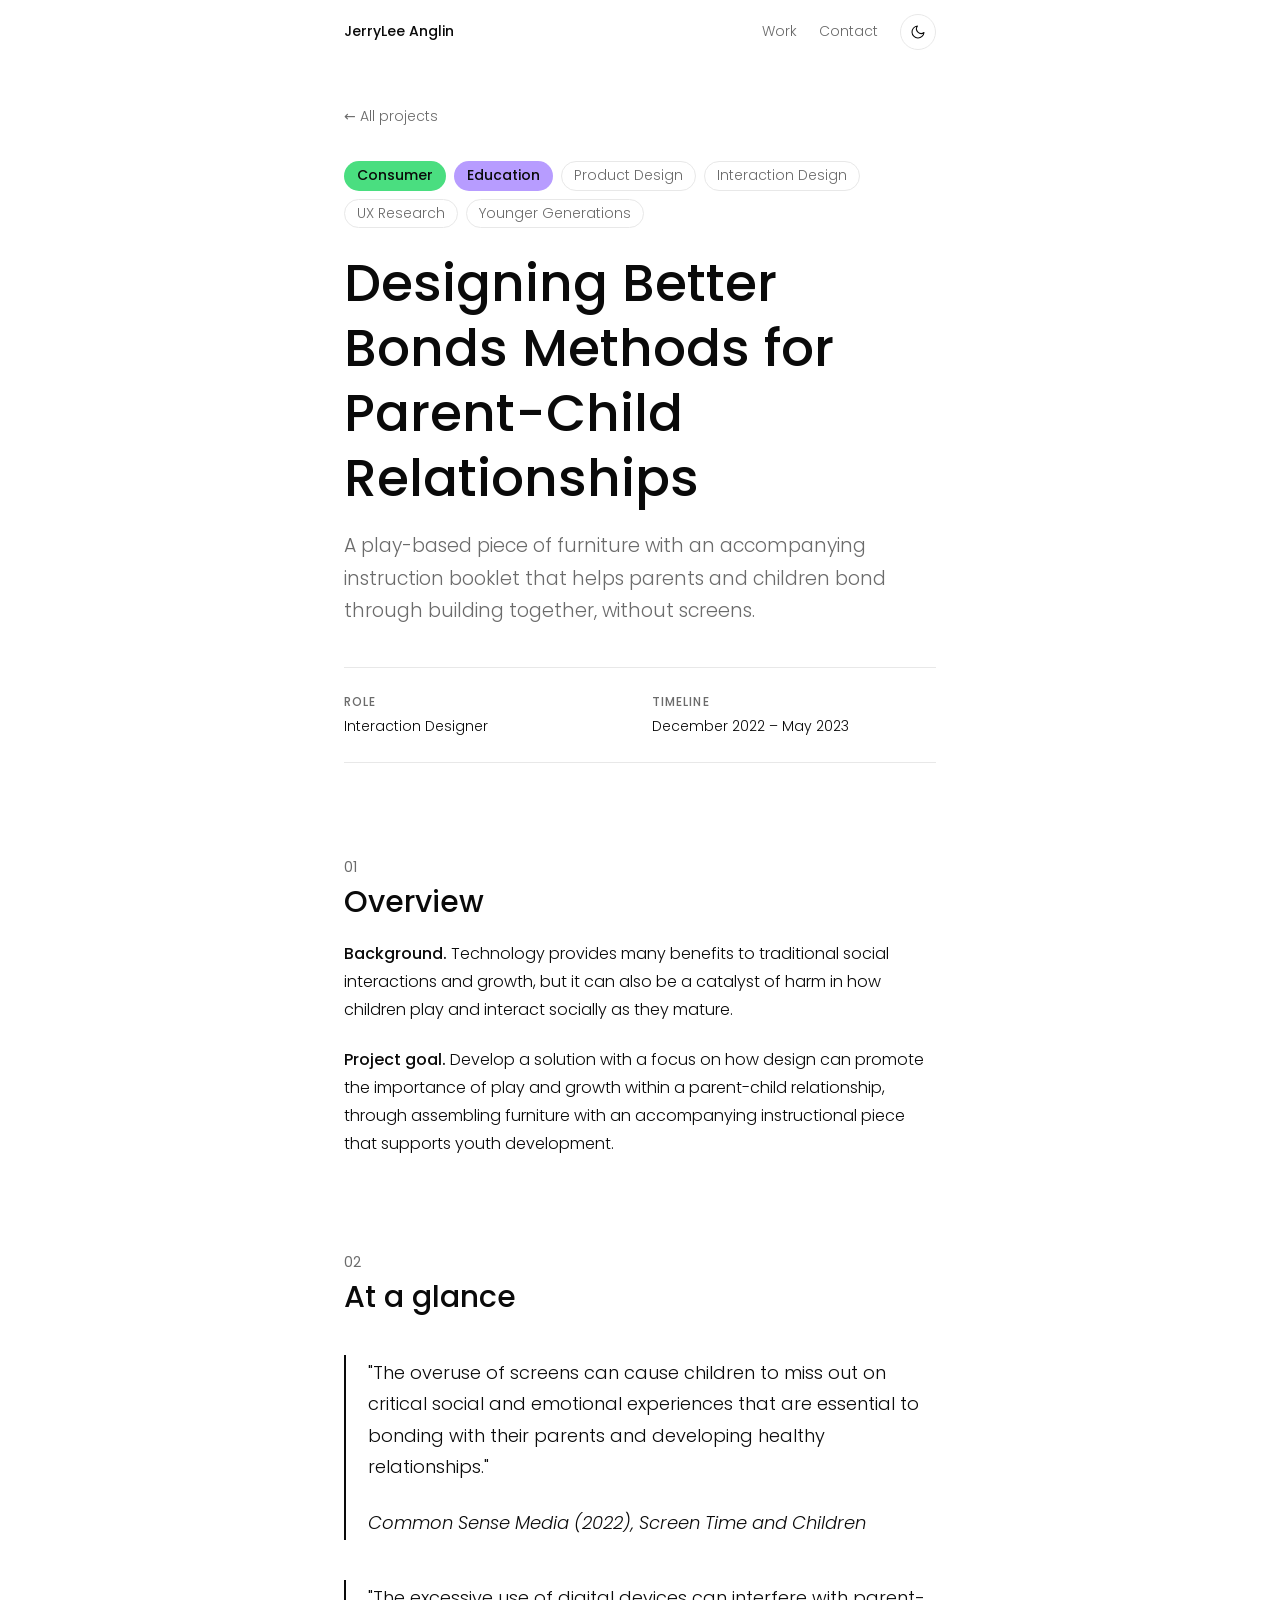
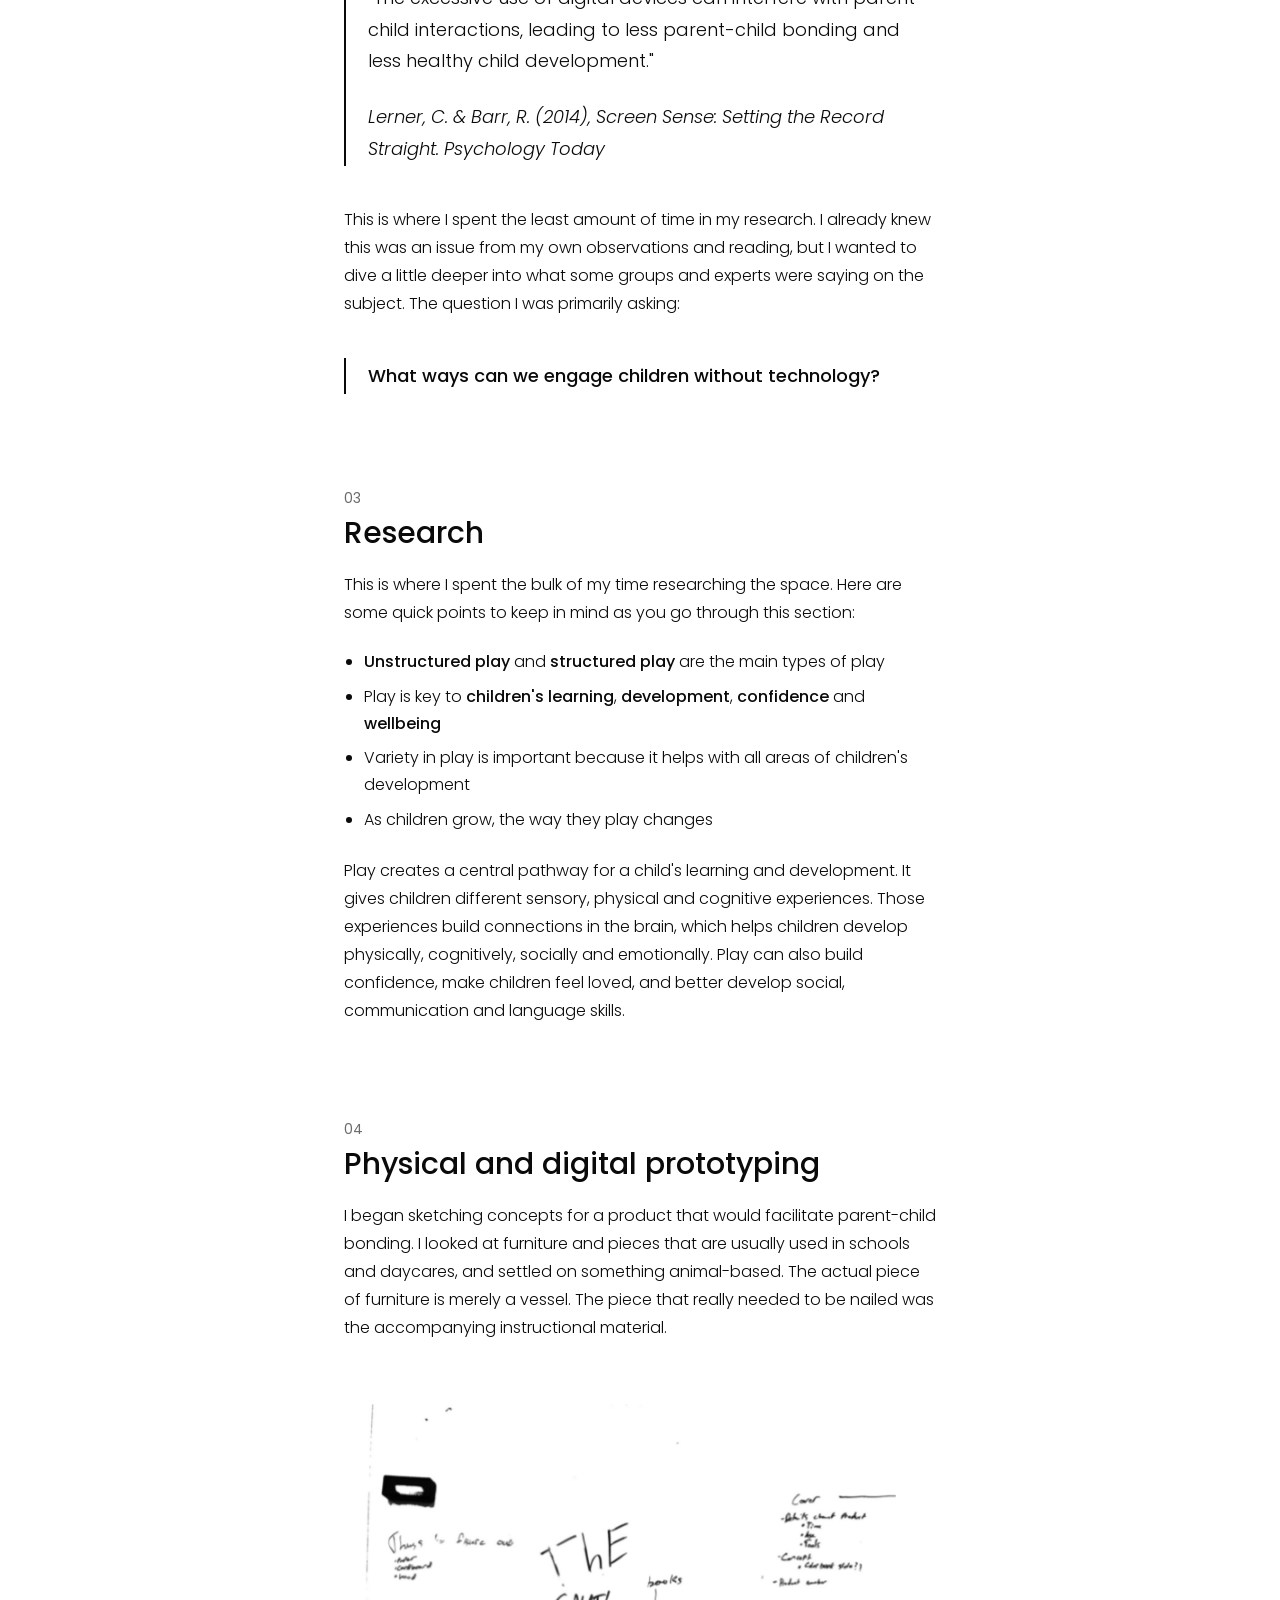
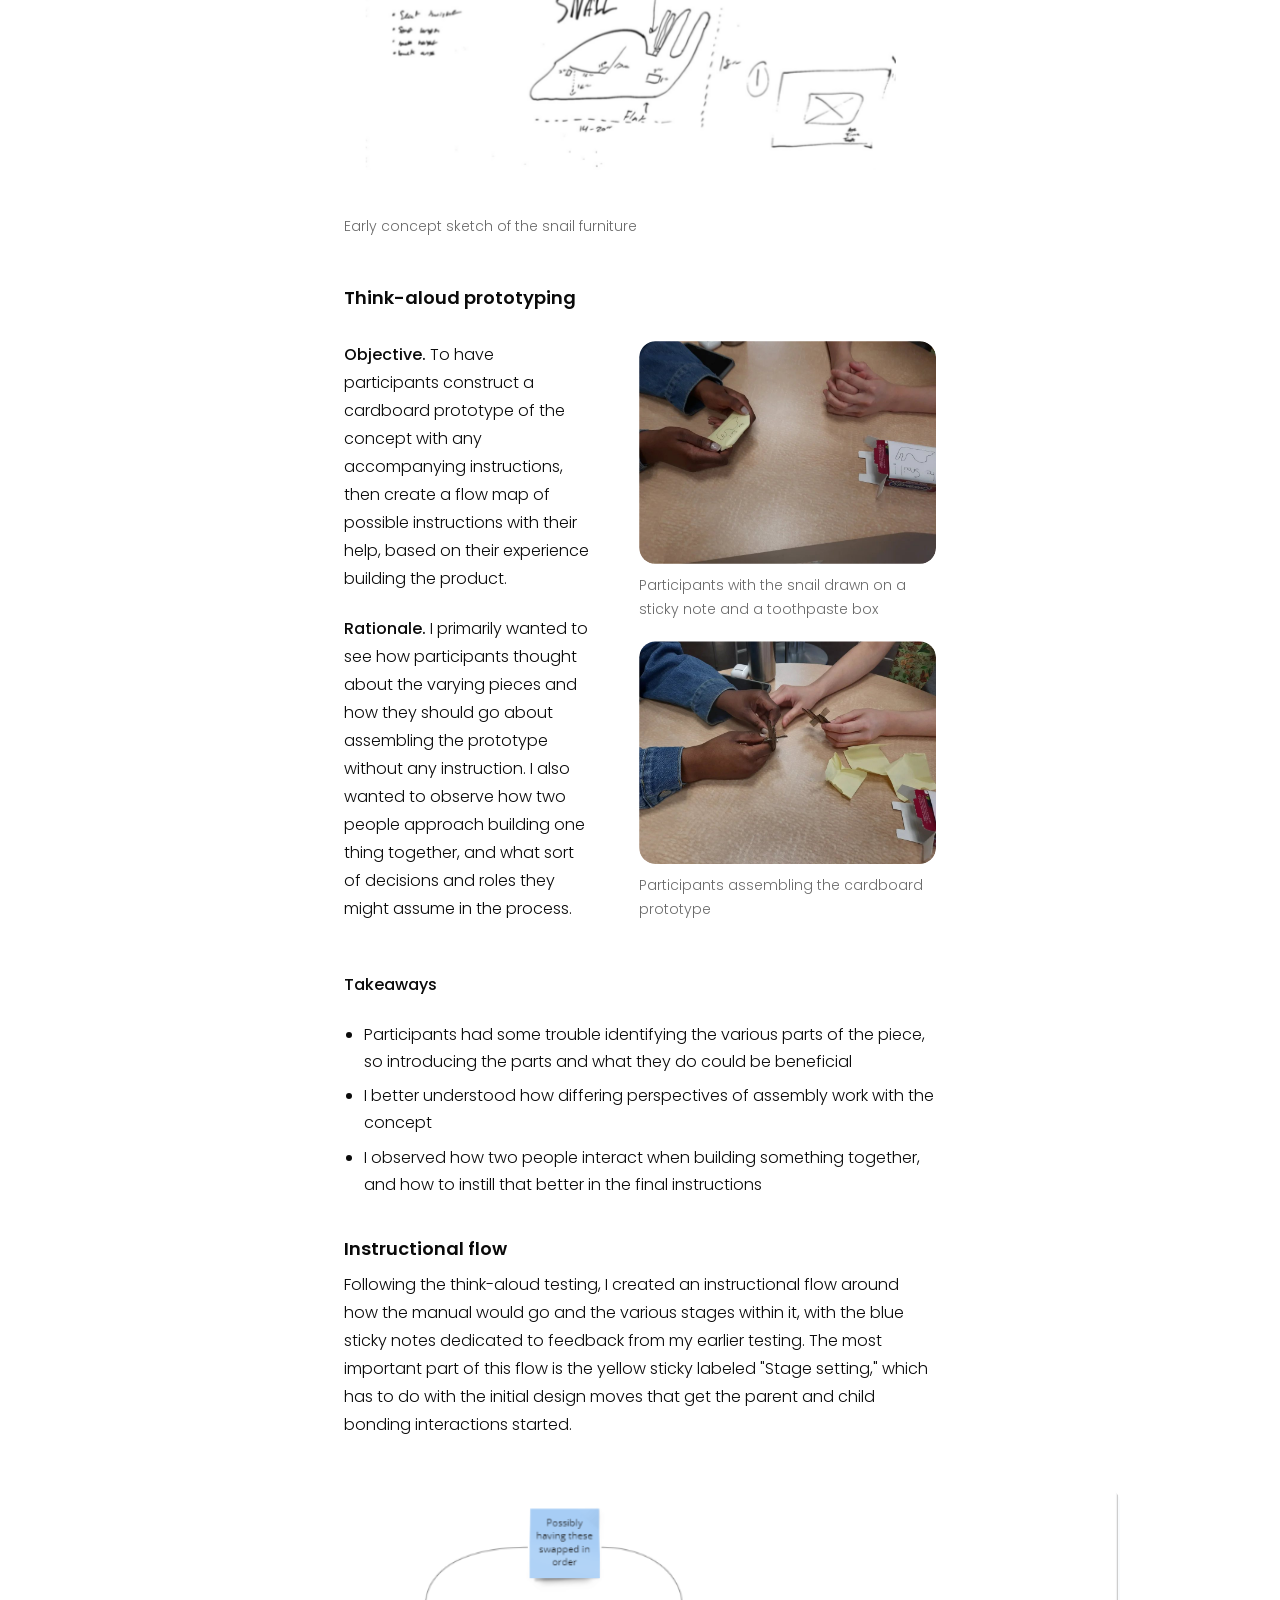
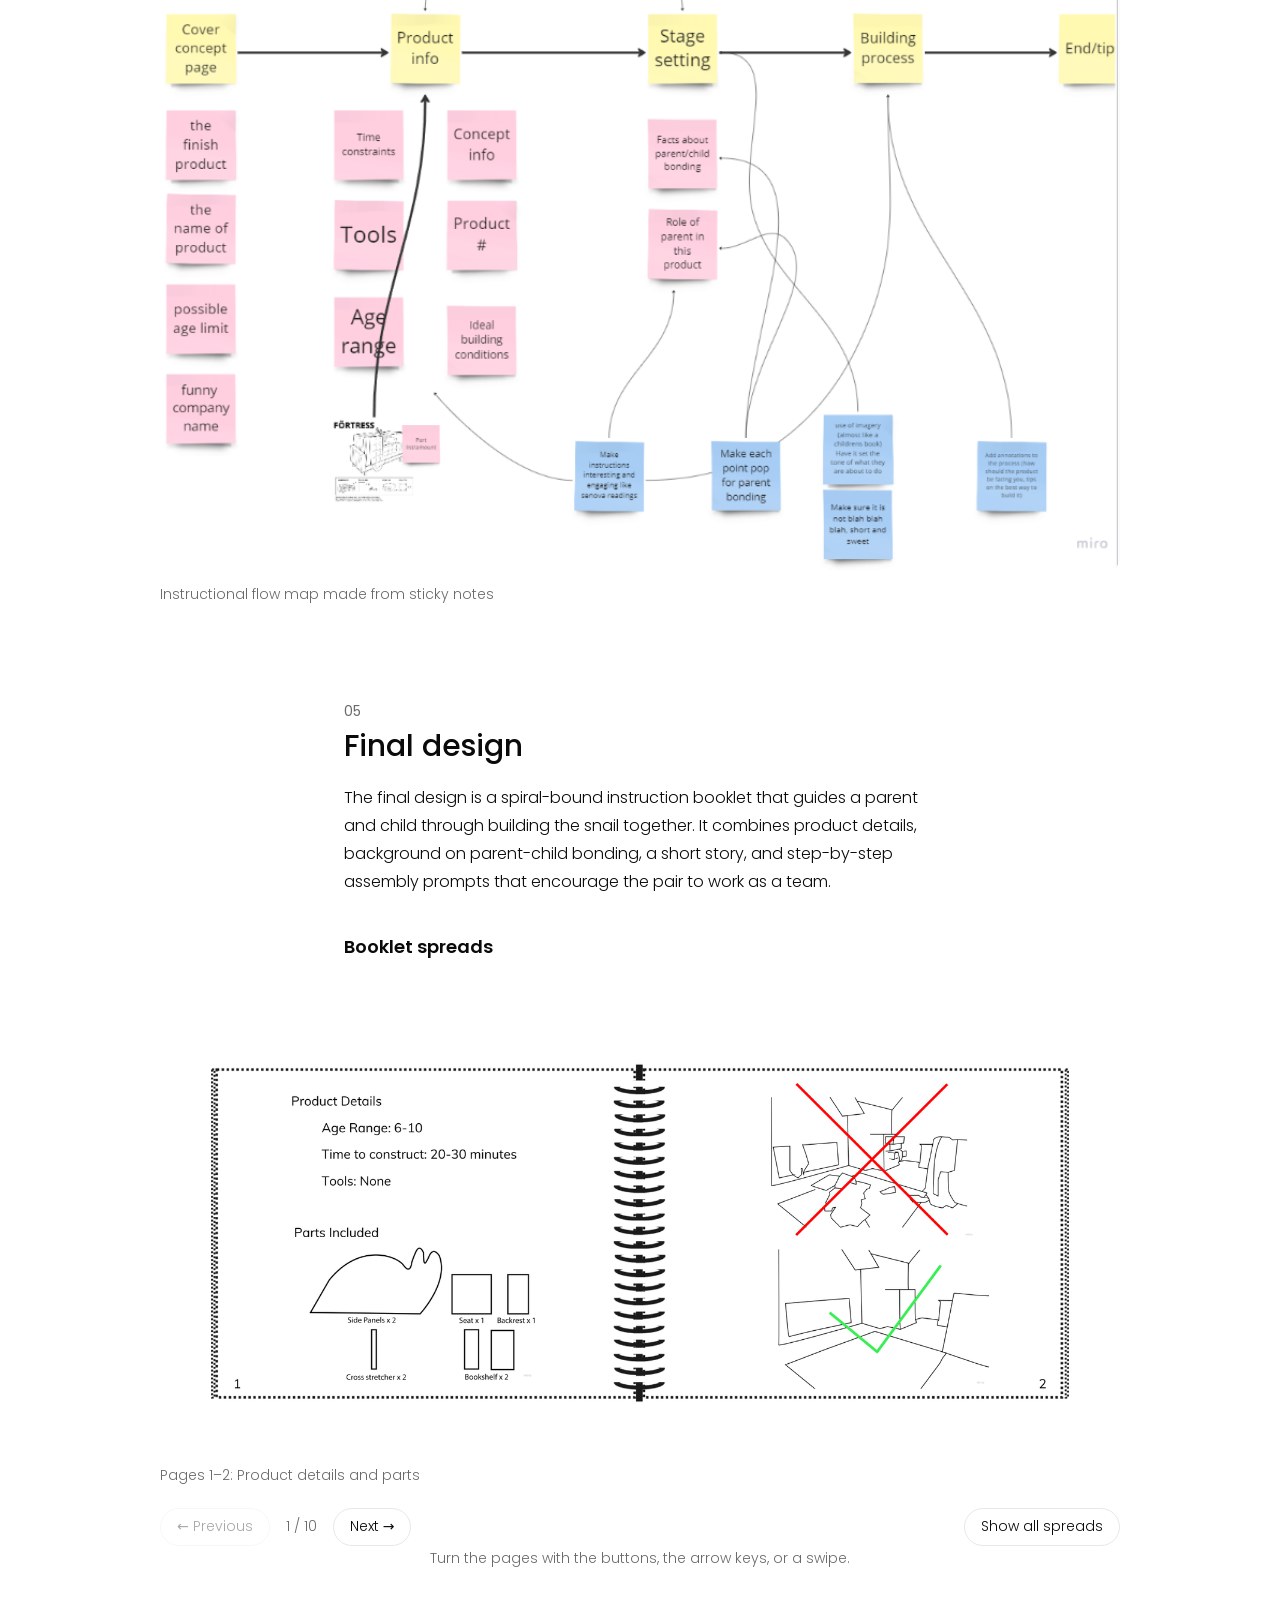
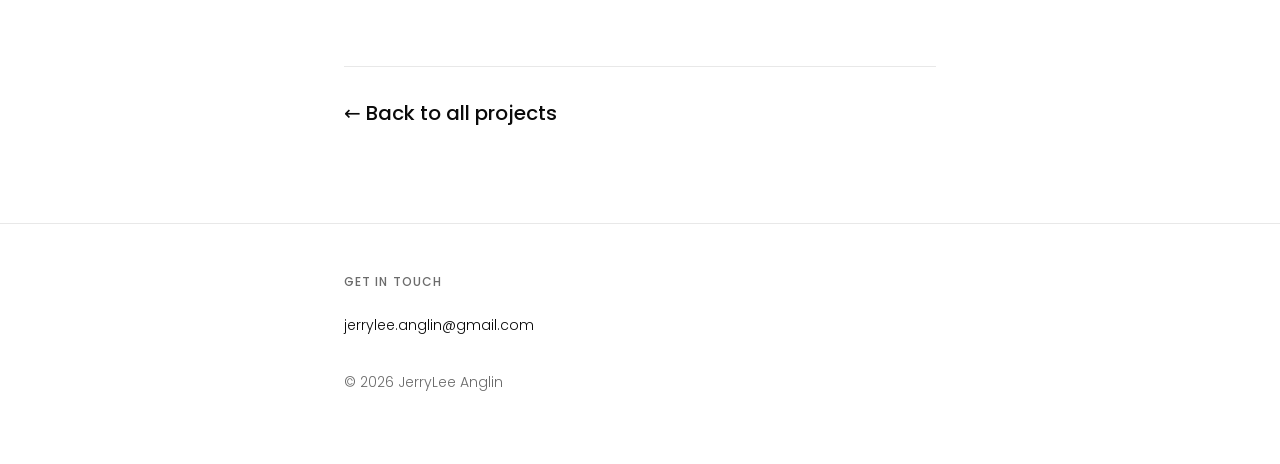
==== better-bonds.html @ 330191f9 "Add show-all toggle to the booklet Co-Authored-By: Claude Haiku 5.5 <noreply@anthropic.com> Claude-S" ====
<!DOCTYPE html>
<html lang="en">
<head>
  <meta charset="UTF-8">
  <meta name="viewport" content="width=device-width, initial-scale=1">
  <title>Designing Better Bonds Methods for Parent-Child Relationships – JerryLee Anglin</title>
  <meta name="description" content="A play-based piece of furniture with an accompanying instruction booklet that helps parents and children bond through building together, without screens.">
  <script>(function(){var d=document.documentElement;d.classList.add("js");var t;try{t=localStorage.getItem("theme")}catch(e){}if(!t)t=matchMedia("(prefers-color-scheme: dark)").matches?"dark":"light";d.setAttribute("data-theme",t)})()</script>
  <link rel="stylesheet" href="site.css">
</head>
<body>

  <header class="site-header">
    <div class="col">
      <a class="brand" href="index.html">JerryLee Anglin</a>
      <nav class="nav" aria-label="Main">
        <a href="index.html#work">Work</a>
        <a href="index.html#get-in-touch">Contact</a>
        <button class="theme-toggle" id="theme-toggle" type="button" aria-label="Switch to night mode">
          <svg class="moon" width="16" height="16" viewBox="0 0 24 24" fill="none" stroke="currentColor" stroke-width="1.6" stroke-linecap="round" stroke-linejoin="round" aria-hidden="true"><path d="M21 12.8A9 9 0 1 1 11.2 3a7 7 0 0 0 9.8 9.8z"/></svg>
          <svg class="sun" width="16" height="16" viewBox="0 0 24 24" fill="none" stroke="currentColor" stroke-width="1.6" stroke-linecap="round" stroke-linejoin="round" aria-hidden="true"><circle cx="12" cy="12" r="4"/><path d="M12 2v2M12 20v2M4.9 4.9l1.4 1.4M17.7 17.7l1.4 1.4M2 12h2M20 12h2M4.9 19.1l1.4-1.4M17.7 6.3l1.4-1.4"/></svg>
        </button>
      </nav>
    </div>
  </header>

  <main class="col">
<header class="cs-head"><a class="back" href="index.html#work">&larr; All projects</a><ul class="tags"><li class="cat c-consumer">Consumer</li><li class="cat c-education">Education</li><li>Product Design</li><li>Interaction Design</li><li>UX Research</li><li>Younger Generations</li></ul><h1 class="cs-title">Designing Better Bonds Methods for Parent-Child Relationships</h1><p class="cs-lead">A play-based piece of furniture with an accompanying instruction booklet that helps parents and children bond through building together, without screens.</p><dl class="facts"><div><dt>Role</dt><dd>Interaction Designer</dd></div><div><dt>Timeline</dt><dd>December 2022 – May 2023</dd></div></dl></header><div class="prose"><h2>Overview</h2>
<p><strong>Background.</strong> Technology provides many benefits to traditional social interactions and growth, but it can also be a catalyst of harm in how children play and interact socially as they mature.</p>
<p><strong>Project goal.</strong> Develop a solution with a focus on how design can promote the importance of play and growth within a parent-child relationship, through assembling furniture with an accompanying instructional piece that supports youth development.</p>
<h2>At a glance</h2>
<blockquote class="feature"><p>&quot;The overuse of screens can cause children to miss out on critical social and emotional experiences that are essential to bonding with their parents and developing healthy relationships.&quot;</p><p><em>Common Sense Media (2022), Screen Time and Children</em></p></blockquote>
<blockquote class="feature"><p>&quot;The excessive use of digital devices can interfere with parent-child interactions, leading to less parent-child bonding and less healthy child development.&quot;</p><p><em>Lerner, C. &amp; Barr, R. (2014), Screen Sense: Setting the Record Straight. Psychology Today</em></p></blockquote>
<p>This is where I spent the least amount of time in my research. I already knew this was an issue from my own observations and reading, but I wanted to dive a little deeper into what some groups and experts were saying on the subject. The question I was primarily asking:</p>
<blockquote class="feature"><p><strong>What ways can we engage children without technology?</strong></p></blockquote>
<h2>Research</h2>
<p>This is where I spent the bulk of my time researching the space. Here are some quick points to keep in mind as you go through this section:</p>
<ul><li><strong>Unstructured play</strong> and <strong>structured play</strong> are the main types of play</li><li>Play is key to <strong>children's learning</strong>, <strong>development</strong>, <strong>confidence</strong> and <strong>wellbeing</strong></li><li>Variety in play is important because it helps with all areas of children's development</li><li>As children grow, the way they play changes</li></ul>
<p>Play creates a central pathway for a child's learning and development. It gives children different sensory, physical and cognitive experiences. Those experiences build connections in the brain, which helps children develop physically, cognitively, socially and emotionally. Play can also build confidence, make children feel loved, and better develop social, communication and language skills.</p>
<h2>Physical and digital prototyping</h2>
<p>I began sketching concepts for a product that would facilitate parent-child bonding. I looked at furniture and pieces that are usually used in schools and daycares, and settled on something animal-based. The actual piece of furniture is merely a vessel. The piece that really needed to be nailed was the accompanying instructional material.</p>
<figure class="fig reveal "><div class="media"><div class="media-inner"><img src="better-bonds-snail-sketch.png" alt="Early concept sketch of the snail furniture"></div></div><figcaption>Early concept sketch of the snail furniture</figcaption></figure>
<h3>Think-aloud prototyping</h3>
<div class="split" style="align-items:start;margin-left:0;margin-right:0"><div class="split-text"><p><strong>Objective.</strong> To have participants construct a cardboard prototype of the concept with any accompanying instructions, then create a flow map of possible instructions with their help, based on their experience building the product.</p>
<p><strong>Rationale.</strong> I primarily wanted to see how participants thought about the varying pieces and how they should go about assembling the prototype without any instruction. I also wanted to observe how two people approach building one thing together, and what sort of decisions and roles they might assume in the process.</p></div><div class="split-media"><figure class="fig reveal "><div class="media"><div class="media-inner"><img src="better-bonds-think-aloud-1.jpg" alt="Participants with the snail drawn on a sticky note and a toothpaste box"></div></div><figcaption>Participants with the snail drawn on a sticky note and a toothpaste box</figcaption></figure><figure class="fig reveal "><div class="media"><div class="media-inner"><img src="better-bonds-think-aloud-2.jpg" alt="Participants assembling the cardboard prototype"></div></div><figcaption>Participants assembling the cardboard prototype</figcaption></figure></div></div>
<p><strong>Takeaways</strong></p>
<ul><li>Participants had some trouble identifying the various parts of the piece, so introducing the parts and what they do could be beneficial</li><li>I better understood how differing perspectives of assembly work with the concept</li><li>I observed how two people interact when building something together, and how to instill that better in the final instructions</li></ul>
<h3>Instructional flow</h3>
<p>Following the think-aloud testing, I created an instructional flow around how the manual would go and the various stages within it, with the blue sticky notes dedicated to feedback from my earlier testing. The most important part of this flow is the yellow sticky labeled &quot;Stage setting,&quot; which has to do with the initial design moves that get the parent and child bonding interactions started.</p>
<figure class="fig reveal  wide"><div class="media"><div class="media-inner"><img src="better-bonds-flow.png" alt="Instructional flow map made from sticky notes"></div></div><figcaption>Instructional flow map made from sticky notes</figcaption></figure>
<h2>Final design</h2>
<p>The final design is a spiral-bound instruction booklet that guides a parent and child through building the snail together. It combines product details, background on parent-child bonding, a short story, and step-by-step assembly prompts that encourage the pair to work as a team.</p>
<h3>Booklet spreads</h3>
<div class="book" data-book><div class="book-stage" tabindex="0" role="group" aria-roledescription="booklet" aria-label="Booklet spreads. Use the arrow keys or swipe to turn pages."><figure class="spread"><div class="media"><div class="media-inner"><img src="better-bonds-spread-01.png" alt="Booklet pages 1–2: product details and parts"></div></div><figcaption>Pages 1–2: Product details and parts</figcaption></figure><figure class="spread"><div class="media"><div class="media-inner"><img src="better-bonds-spread-02.png" alt="Booklet pages 3–4: product intention and background on bonding"></div></div><figcaption>Pages 3–4: Product intention and background on bonding</figcaption></figure><figure class="spread"><div class="media"><div class="media-inner"><img src="better-bonds-spread-03.png" alt="Booklet pages 5–6: the story begins"></div></div><figcaption>Pages 5–6: The story begins</figcaption></figure><figure class="spread"><div class="media"><div class="media-inner"><img src="better-bonds-spread-04.png" alt="Booklet pages 7–8: the traveler finds a seat"></div></div><figcaption>Pages 7–8: The traveler finds a seat</figcaption></figure><figure class="spread"><div class="media"><div class="media-inner"><img src="better-bonds-spread-05.png" alt="Booklet pages 9–10: finding and identifying the parts together"></div></div><figcaption>Pages 9–10: Finding and identifying the parts together</figcaption></figure><figure class="spread"><div class="media"><div class="media-inner"><img src="better-bonds-spread-06.png" alt="Booklet pages 11–12: inserting pieces into the side panel"></div></div><figcaption>Pages 11–12: Inserting pieces into the side panel</figcaption></figure><figure class="spread"><div class="media"><div class="media-inner"><img src="better-bonds-spread-07.png" alt="Booklet pages 13–14: working together and encouraging the child"></div></div><figcaption>Pages 13–14: Working together and encouraging the child</figcaption></figure><figure class="spread"><div class="media"><div class="media-inner"><img src="better-bonds-spread-08.png" alt="Booklet pages 15–16: joining the side panels"></div></div><figcaption>Pages 15–16: Joining the side panels</figcaption></figure><figure class="spread"><div class="media"><div class="media-inner"><img src="better-bonds-spread-09.png" alt="Booklet pages 17–18: gathering favorite books"></div></div><figcaption>Pages 17–18: Gathering favorite books</figcaption></figure><figure class="spread"><div class="media"><div class="media-inner"><img src="better-bonds-spread-10.png" alt="Booklet page 19: closing note"></div></div><figcaption>Page 19: Closing note</figcaption></figure></div><div class="book-nav"><div class="book-pager"><button type="button" data-prev>&larr; Previous</button><span data-count aria-live="polite">1 / 10</span><button type="button" data-next>Next &rarr;</button></div><button type="button" class="book-expand" data-expand aria-pressed="false">Show all spreads</button></div><p class="book-hint">Turn the pages with the buttons, the arrow keys, or a swipe.</p></div></div><div class="cs-end"><a class="next-link" href="index.html#work">&larr; Back to all projects</a></div>
  </main>

  <footer class="site-footer">
    <div class="col">
      <p class="label" style="margin-top:40px">Get in touch</p>
      <ul class="links"><li><a href="mailto:jerrylee.anglin@gmail.com">jerrylee.anglin@gmail.com</a></li></ul>
      <p class="copy">&copy; 2026 JerryLee Anglin</p>
    </div>
  </footer>

  <script src="site.js"></script>
</body>
</html>
---- site.css ----
@import url("https://fonts.googleapis.com/css2?family=Poppins:wght@300;400;500;600&display=swap");

/* ===== Type scale + colors: edit here and every page updates ===== */
:root {
  --font: Poppins, system-ui, -apple-system, "Segoe UI", Arial, sans-serif;
  --fs-label: 0.75rem;   /* section labels */
  --fs-sm: 0.875rem;     /* tags, captions, nav */
  --fs-base: 1rem;       /* body */
  --fs-lg: 1.125rem;     /* index intro */
  --fs-lead: 1.1875rem;  /* case study summary (19px) */
  --fs-title: 1.25rem;   /* project titles (20px) */
  --fs-h3: 1.125rem;     /* subsection headings (18px, semibold) */
  --fs-h2: 1.875rem;     /* section headings (30px) */
  --fs-h1: clamp(2.25rem, 5.5vw, 3.25rem); /* case study title (36-52px) */

  --bg: #ffffff; --fg: #0a0a0a; --muted: #6b6b6b; --line: #e8e8e8; --tint: #f1f1f1;
  --ease: cubic-bezier(0.22, 1, 0.36, 1);
}
[data-theme="dark"] { --bg: #0a0a0a; --fg: #f5f5f5; --muted: #8c8c8c; --line: #242424; --tint: #161616; color-scheme: dark; }

* { box-sizing: border-box; }
html { scroll-behavior: smooth; transition: background-color 0.4s, color 0.4s; }
body { margin: 0; background: var(--bg); color: var(--fg); font: 300 var(--fs-base)/1.7 var(--font); -webkit-font-smoothing: antialiased; }
a { color: inherit; }
a:focus-visible, button:focus-visible { outline: 2px solid var(--fg); outline-offset: 4px; border-radius: 4px; }
img { max-width: 100%; display: block; }
p { margin: 0 0 1em; }
h1, h2, h3 { font-family: var(--font); margin: 0; line-height: 1.25; }
.col { max-width: 640px; margin: 0 auto; padding: 0 24px; }

/* ---------- Header ---------- */
.site-header { position: sticky; top: 0; z-index: 20; background: color-mix(in srgb, var(--bg) 82%, transparent); backdrop-filter: blur(10px); -webkit-backdrop-filter: blur(10px); border-bottom: 1px solid transparent; transition: border-color 0.3s; }
.site-header.scrolled { border-bottom-color: var(--line); }
.site-header .col { display: flex; align-items: center; justify-content: space-between; height: 64px; }
.brand { font-weight: 500; font-size: var(--fs-sm); text-decoration: none; }
.nav { display: flex; align-items: center; gap: 22px; font-size: var(--fs-sm); }
.nav a { color: var(--muted); text-decoration: none; transition: color 0.2s; }
.nav a:hover { color: var(--fg); }
.theme-toggle { position: relative; width: 36px; height: 36px; border-radius: 50%; border: 1px solid var(--line); background: transparent; color: var(--fg); cursor: pointer; padding: 0; transition: border-color 0.2s, transform 0.4s var(--ease); }
.theme-toggle:hover { border-color: var(--muted); transform: rotate(18deg); }
.theme-toggle svg { position: absolute; inset: 0; margin: auto; transition: opacity 0.4s var(--ease), transform 0.5s var(--ease); }
.theme-toggle .moon { opacity: 1; transform: rotate(0) scale(1); }
.theme-toggle .sun { opacity: 0; transform: rotate(-90deg) scale(0.5); }
[data-theme="dark"] .theme-toggle .moon { opacity: 0; transform: rotate(90deg) scale(0.5); }
[data-theme="dark"] .theme-toggle .sun { opacity: 1; transform: rotate(0) scale(1); }
::view-transition-old(root), ::view-transition-new(root) { animation: none; mix-blend-mode: normal; }
::view-transition-new(root) { z-index: 1; }

/* ---------- Intro ---------- */
.intro { padding-top: 72px; }
.avatar { width: 64px; height: 64px; border-radius: 50%; background: var(--tint); border: 1px solid var(--line); display: grid; place-items: center; font-weight: 500; font-size: var(--fs-sm); letter-spacing: 0.04em; overflow: hidden; margin-bottom: 28px; }
.avatar img { width: 100%; height: 100%; object-fit: cover; }
.bio { font-size: var(--fs-lg); line-height: 1.65; margin-bottom: 1em; }
.bio.muted { color: var(--muted); }
.mark { background: linear-gradient(currentColor, currentColor) no-repeat 0 100% / 100% 1px; padding-bottom: 2px; }
.js .mark { background-size: 0 1px; transition: background-size 1000ms var(--ease) var(--d, 0.5s); }
.js .intro.in .mark { background-size: 100% 1px; }
.js .intro .fade { opacity: 0; transform: translateY(12px); transition: opacity 800ms var(--ease) var(--d, 0s), transform 800ms var(--ease) var(--d, 0s); }
.js .intro.in .fade { opacity: 1; transform: none; }

.label { font-size: var(--fs-label); letter-spacing: 0.09em; text-transform: uppercase; color: var(--muted); margin: 64px 0 18px; font-weight: 500; }
.rows { list-style: none; margin: 0; padding: 0; }
.rows li { display: flex; justify-content: space-between; gap: 16px; padding: 12px 0; border-bottom: 1px solid var(--line); font-size: var(--fs-sm); }
.rows li:first-child { padding-top: 0; }
.rows .role, .rows .when { color: var(--muted); }
.links { list-style: none; margin: 0; padding: 0; font-size: var(--fs-sm); line-height: 2; }
.links a { text-decoration: none; background: linear-gradient(currentColor, currentColor) no-repeat 0 100% / 0 1px; transition: background-size 0.4s var(--ease); }
.links a:hover { background-size: 100% 1px; }

/* ---------- Project feed (blog style, one column) ---------- */
.feed { display: flex; flex-direction: column; gap: 104px; padding-bottom: 96px; }
.post-link { display: block; text-decoration: none; color: inherit; }
.media { margin: 0 0 22px; border-radius: 16px; overflow: hidden; background: var(--tint); aspect-ratio: 4 / 3; }
.media-inner { width: 100%; height: 100%; transition: transform 1100ms var(--ease); }
.media img, .ph { width: 100%; height: 100%; object-fit: cover; }
.ph { display: grid; place-items: center; text-align: center; padding: 16px; color: var(--muted); font-size: var(--fs-sm); }
.post-head { display: flex; align-items: baseline; gap: 14px; margin-bottom: 8px; }
.idx { font-size: var(--fs-sm); color: var(--muted); font-variant-numeric: tabular-nums; }
.post-title { font-size: var(--fs-title); font-weight: 500; }
.arrow { margin-left: auto; color: var(--muted); transition: transform 0.4s var(--ease), color 0.3s; }
.post-link:hover .arrow { transform: translate(3px, -3px); color: var(--fg); }
.desc { color: var(--muted); margin-bottom: 14px; }
.tags { list-style: none; margin: 0; padding: 0; display: flex; flex-wrap: wrap; gap: 8px; }
.tags li { border: 1px solid var(--line); border-radius: 999px; padding: 2px 12px; font-size: var(--fs-sm); color: var(--muted); }

/* Scroll reveal: image unmasks and settles, text follows */
.js .reveal .media { clip-path: inset(7% 7% 7% 7% round 28px); opacity: 0; transition: clip-path 1200ms var(--ease), opacity 800ms ease; }
.js .reveal .media-inner { transform: scale(1.14); }
.js .reveal .post-text > * { opacity: 0; transform: translateY(14px); transition: opacity 800ms var(--ease) calc(250ms + var(--i, 0) * 90ms), transform 800ms var(--ease) calc(250ms + var(--i, 0) * 90ms); }
.post-text > :nth-child(2) { --i: 1; } .post-text > :nth-child(3) { --i: 2; } .post-text > :nth-child(4) { --i: 3; }
.js .reveal.in .media { clip-path: inset(0 round 16px); opacity: 1; }
.js .reveal.in .media-inner { transform: none; }
.js .reveal.in .post-text > * { opacity: 1; transform: none; }
@media (hover: hover) { .js .reveal.in .post-link:hover .media-inner, .post-link:hover .media-inner { transform: scale(1.035); } }

/* Reduce motion: keep the gentle fades, drop the scaling, sliding and masking */
@media (prefers-reduced-motion: reduce) {
  .js .reveal .media { clip-path: none; }
  .js .reveal .media-inner, .js .reveal .post-text > *, .js .intro .fade { transform: none; }
  .theme-toggle:hover { transform: none; }
}

/* ---------- Footer ---------- */
.site-footer { border-top: 1px solid var(--line); padding: 8px 0 56px; font-size: var(--fs-sm); color: var(--muted); }
.site-footer .links a { color: var(--fg); }
.site-footer .copy { margin-top: 32px; }
.icon-link { display: inline-flex; color: var(--fg); line-height: 0; margin-top: 4px; }
.icon-link:hover { opacity: 0.6; }

/* ---------- Case study page ---------- */
.back { display: inline-block; margin: 40px 0 32px; font-size: var(--fs-sm); color: var(--muted); text-decoration: none; transition: color 0.2s; }
.back:hover { color: var(--fg); }
.cs-title { font-size: var(--fs-h1); font-weight: 500; margin-bottom: 16px; }
.cs-lead { font-size: var(--fs-lead); color: var(--muted); margin: 20px 0 36px; }
.notice { border: 1px dashed var(--muted); padding: 12px 16px; border-radius: 12px; font-size: var(--fs-sm); color: var(--muted); margin: 0 0 32px; }
.facts { display: grid; grid-template-columns: repeat(2, 1fr); gap: 20px 24px; margin: 40px 0 8px; padding: 24px 0; border-top: 1px solid var(--line); border-bottom: 1px solid var(--line); }
.facts dt { font-size: var(--fs-label); letter-spacing: 0.09em; text-transform: uppercase; color: var(--muted); margin-bottom: 2px; font-weight: 500; }
.facts dd { margin: 0; font-size: var(--fs-sm); }
.cs-section { padding-top: 56px; }
.cs-section h2 { font-size: var(--fs-h2); font-weight: 500; line-height: 1.2; margin-bottom: 16px; }
.cs-section h3 { font-size: var(--fs-h3); font-weight: 600; margin: 28px 0 10px; }
.cs-section ul { padding-left: 1.2em; margin: 0 0 1em; }
.cs-section li { margin-bottom: 0.35em; }
figure.fig { margin: 32px 0; }
figure.fig .media { margin-bottom: 10px; aspect-ratio: 16 / 10; }
figcaption { font-size: var(--fs-sm); color: var(--muted); }
.feature { border-left: 2px solid var(--fg); padding: 2px 0 2px 20px; margin: 28px 0; }
.feature h3 { margin: 0 0 8px; }
.feature p { margin-bottom: 0.5em; }
.cs-end { margin-top: 80px; padding-bottom: 96px; }
.cs-end a { font-size: var(--fs-title); text-decoration: none; }

@media (max-width: 560px) { .feed { gap: 80px; } .facts { grid-template-columns: 1fr; } .nav { gap: 16px; } }
#work, #contact, #about { scroll-margin-top: 80px; }

/* ---------- Category filters ---------- */
.filters { display: flex; gap: 8px; overflow-x: auto; margin: 0 -24px 44px; padding: 2px 24px; scrollbar-width: none; }
.filters::-webkit-scrollbar { display: none; }
.filters button { font: inherit; font-size: var(--fs-sm); border: 1px solid var(--line); background: transparent; color: var(--muted); border-radius: 999px; padding: 4px 14px; cursor: pointer; white-space: nowrap; transition: background-color 0.3s var(--ease), color 0.3s var(--ease), border-color 0.3s var(--ease); }
.filters button:hover { color: var(--fg); border-color: var(--muted); }
.filters button[aria-pressed="true"] { background: var(--fg); color: var(--bg); border-color: var(--fg); }
.post { transition: opacity 0.32s ease, transform 0.32s var(--ease); }
.post.is-out { opacity: 0; transform: translateY(10px); }
.empty { color: var(--muted); font-size: var(--fs-sm); margin: 0 0 96px; }

/* ---------- Category colors ----------
   Each category has its own color. To use ONE accent color for every category instead,
   set all five values below to the same color. */
:root {
  --c-service-design: #ff7ab8;
  --c-automotive: #ffd43b;
  --c-consumer: #4ade80;
  --c-government: #5eb6ff;
  --c-education: #b79cff;
}
.tags li.cat { border-color: transparent; color: #0a0a0a; font-weight: 500; }
.c-service-design { background: var(--c-service-design); }
.c-automotive { background: var(--c-automotive); }
.c-consumer { background: var(--c-consumer); }
.c-government { background: var(--c-government); }
.c-education { background: var(--c-education); }

/* Filter chips: a color dot, and the chip fills with its color when selected */
.filters button[data-filter]:not([data-filter="all"])::before { content: ""; display: inline-block; width: 8px; height: 8px; border-radius: 50%; margin-right: 8px; background: var(--dot); transition: background-color 0.3s var(--ease); }
.filters button[data-filter="service-design"] { --dot: var(--c-service-design); }
.filters button[data-filter="automotive"] { --dot: var(--c-automotive); }
.filters button[data-filter="consumer"] { --dot: var(--c-consumer); }
.filters button[data-filter="government"] { --dot: var(--c-government); }
.filters button[data-filter="education"] { --dot: var(--c-education); }
.filters button[data-filter]:not([data-filter="all"])[aria-pressed="true"] { background: var(--dot); border-color: transparent; color: #0a0a0a; }
.filters button[data-filter]:not([data-filter="all"])[aria-pressed="true"]::before { background: #0a0a0a; }

/* Filters wrap on larger screens, scroll sideways on phones */
.filters { flex-wrap: wrap; overflow-x: visible; margin: 0 0 44px; padding: 0; }
@media (max-width: 560px) { .filters { flex-wrap: nowrap; overflow-x: auto; margin: 0 -24px 44px; padding: 2px 24px; } }

/* ---------- Case study (written in Markdown) ---------- */
.cs-loading, .cs-missing { color: var(--muted); font-size: var(--fs-sm); padding: 24px 0 96px; }
.cs-head .tags { margin: 0 0 22px; }
.cs-head .cs-title { margin-bottom: 14px; }
.cs-cover { margin: 0 0 8px; }
.cs-cover .media { aspect-ratio: 16 / 10; margin-bottom: 0; }
.cs-cover .media img { object-fit: cover; }
.prose { counter-reset: sec; }
.prose h2 { counter-increment: sec; font-size: var(--fs-h2); font-weight: 500; line-height: 1.2; margin: 96px 0 20px; }
.prose h2::before { content: counter(sec, decimal-leading-zero); display: block; font-size: var(--fs-sm); font-weight: 400; color: var(--muted); margin-bottom: 8px; font-variant-numeric: tabular-nums; }
.prose h3 { font-size: var(--fs-h3); font-weight: 600; margin: 40px 0 10px; }
.prose ul, .prose ol { padding-left: 1.25em; margin: 0 0 1.2em; }
.prose li { margin-bottom: 0.45em; }
.prose p { margin: 0 0 1.35em; line-height: 1.75; }
.prose .split-text p:last-child, .prose blockquote.feature p:last-child { margin-bottom: 0; }
.prose ul { margin-bottom: 1.5em; }
.prose hr { border: 0; border-top: 1px solid var(--line); margin: 64px 0; }
.prose a { text-decoration: underline; text-underline-offset: 3px; }
.prose code { font-size: 0.9em; background: var(--tint); padding: 1px 6px; border-radius: 6px; }
.prose strong { font-weight: 500; }
.prose blockquote.feature { margin: 40px 0; border-left: 2px solid var(--fg); padding: 2px 0 2px 22px; font-size: var(--fs-lg); line-height: 1.6; }
.prose blockquote.feature p:last-child { margin-bottom: 0; }
.prose figure.fig { margin: 48px 0; }
.prose .media { aspect-ratio: auto; margin-bottom: 12px; }
.prose .media-inner { height: auto; }
.prose .media img { height: auto; object-fit: initial; display: block; }
.prose .media.is-ph, .cs-head .media.is-ph { aspect-ratio: 16 / 10; }
.prose .media.is-ph .media-inner, .cs-head .media.is-ph .media-inner { height: 100%; }
.gallery { display: grid; grid-template-columns: repeat(2, 1fr); gap: 16px; margin: 48px 0; }
.gallery figure.fig { margin: 0; }
.prose .gallery.even .media { aspect-ratio: 4 / 3; }
.prose .gallery.even .media-inner { height: 100%; }
.prose .gallery.even .media img { height: 100%; object-fit: cover; object-position: 50% 40%; }
.prose figure.fig.md { max-width: 480px; margin-left: auto; margin-right: auto; }
.prose figure.fig.sm { max-width: 360px; margin-left: auto; margin-right: auto; }
.cs-end { margin-top: 96px; padding: 32px 0 96px; border-top: 1px solid var(--line); }
.next-link { display: block; text-decoration: none; font-size: var(--fs-title); font-weight: 500; line-height: 1.4; }
.next-link span { display: block; font-size: var(--fs-sm); font-weight: 400; color: var(--muted); margin-bottom: 6px; }
@media (max-width: 560px) { .gallery { grid-template-columns: 1fr; } .prose h2 { margin-top: 64px; } }

/* ---------- Toast ---------- */
.toast { position: fixed; left: 50%; bottom: calc(24px + env(safe-area-inset-bottom, 0px)); transform: translate(-50%, 24px); opacity: 0; pointer-events: none; z-index: 50; display: flex; align-items: center; gap: 10px; max-width: calc(100vw - 32px); padding: 12px 20px; border-radius: 999px; background: #0a0a0a; color: #f5f5f5; font-size: var(--fs-sm); box-shadow: 0 10px 30px rgba(0, 0, 0, 0.25); transition: opacity 0.4s var(--ease), transform 0.5s var(--ease); }
.toast.show { opacity: 1; transform: translate(-50%, 0); }
.toast.on-dark { background: #f5f5f5; color: #0a0a0a; }
.toast svg { flex: none; }
@media (prefers-reduced-motion: reduce) { .toast, .toast.show { transform: translate(-50%, 0); } }

/* ---------- Image shapes and layouts ---------- */
/* Images keep their own proportions (no cropping, no empty boxes). Placeholders keep a 16:10 shape. */
.prose figure.fig .media, .cs-head figure.fig .media { aspect-ratio: auto; }
.prose figure.fig .media-inner, .cs-head figure.fig .media-inner { height: auto; }
.prose figure.fig .media img, .cs-head figure.fig .media img { height: auto; object-fit: initial; display: block; }
.prose figure.fig .media.is-ph, .cs-head figure.fig .media.is-ph { aspect-ratio: 16 / 10; }
.prose figure.fig .media.is-ph .media-inner, .cs-head figure.fig .media.is-ph .media-inner { height: 100%; }

/* Wide: breaks out of the text column so detailed diagrams are readable */
.prose figure.fig.wide, .split { margin-left: calc(50% - min(480px, 50vw - 24px)); margin-right: calc(50% - min(480px, 50vw - 24px)); }

/* Split: text on one side, image(s) on the other */
.split { display: grid; grid-template-columns: 5fr 6fr; gap: 32px 48px; align-items: start; margin-top: 48px; margin-bottom: 48px; }
.split-text > :first-child { margin-top: 0; }
.split-text > :last-child { margin-bottom: 0; }
.split-media { display: grid; gap: 20px; }
.split-media figure.fig { margin: 0; }
.split-left { grid-template-columns: 6fr 5fr; }
.split-left .split-media { order: -1; }
.prose h2 + .split, .prose h3 + .split { margin-top: 32px; }
@media (max-width: 760px) {
  .split, .split-left { grid-template-columns: 1fr; margin-left: 0; margin-right: 0; }
  .split-left .split-media { order: 0; }
  .prose figure.fig.wide { margin-left: 0; margin-right: 0; }
}

/* ===== Booklet prototype (Better Bonds) ===== */
.book { margin: 56px calc(50% - min(480px, 50vw - 24px)) 48px; }
.book .book-stage { display: flex; flex-direction: column; gap: 16px; outline: none; }
.book .book-stage:focus-visible { outline: 2px solid var(--fg); outline-offset: 6px; border-radius: 4px; }
.book .spread { margin: 0; }
.book .spread figcaption { font-size: var(--fs-sm); color: var(--muted); margin-top: 10px; }
.js .book .book-stage { display: grid; perspective: 1400px; }
.js .book .spread { grid-area: 1 / 1; opacity: 0; transform: translateX(28px) rotateY(-8deg); transform-origin: left center; pointer-events: none; visibility: hidden; transition: opacity 0.5s var(--ease), transform 0.7s var(--ease), visibility 0s linear 0.7s; }
.js .book .spread.is-before { transform: translateX(-28px) rotateY(8deg); transform-origin: right center; }
.js .book .spread.is-active { opacity: 1; transform: none; pointer-events: auto; visibility: visible; transition: opacity 0.5s var(--ease), transform 0.7s var(--ease), visibility 0s; }
.book-nav { display: flex; align-items: center; justify-content: space-between; gap: 16px; margin-top: 20px; font-size: var(--fs-sm); color: var(--muted); font-variant-numeric: tabular-nums; }
.book-nav button { font: inherit; font-size: var(--fs-sm); color: var(--fg); background: transparent; border: 1px solid var(--line); border-radius: 999px; padding: 6px 16px; cursor: pointer; transition: border-color 0.3s var(--ease), color 0.3s var(--ease); }
.book-nav button:hover:not(:disabled) { border-color: var(--fg); }
.book-nav button:disabled { opacity: 0.35; cursor: default; }
.book-hint { font-size: var(--fs-sm); color: var(--muted); margin: 12px 0 0; text-align: center; }
@media (prefers-reduced-motion: reduce) { .js .book .spread, .js .book .spread.is-active, .js .book .spread.is-before { transition: opacity 0.2s linear; transform: none; } }
@media (max-width: 560px) { .book { margin-left: 0; margin-right: 0; } }
.book-nav { flex-wrap: wrap; }
.book-pager { display: flex; align-items: center; gap: 16px; }
.book-expand { font: inherit; font-size: var(--fs-sm); color: var(--fg); background: transparent; border: 1px solid var(--fg); border-radius: 999px; padding: 6px 16px; cursor: pointer; transition: background-color 0.3s var(--ease), color 0.3s var(--ease); }
.book-expand:hover, .book-expand[aria-pressed="true"] { background: var(--fg); color: var(--bg); }
.book.is-expanded .book-stage { display: flex !important; flex-direction: column; gap: 56px; perspective: none; }
.book.is-expanded .spread { position: static; grid-area: auto; opacity: 1 !important; transform: none !important; visibility: visible !important; pointer-events: auto; transition: none !important; }
.book.is-expanded .book-pager, .book.is-expanded .book-hint { display: none; }
.book.is-expanded .book-nav { justify-content: flex-end; }
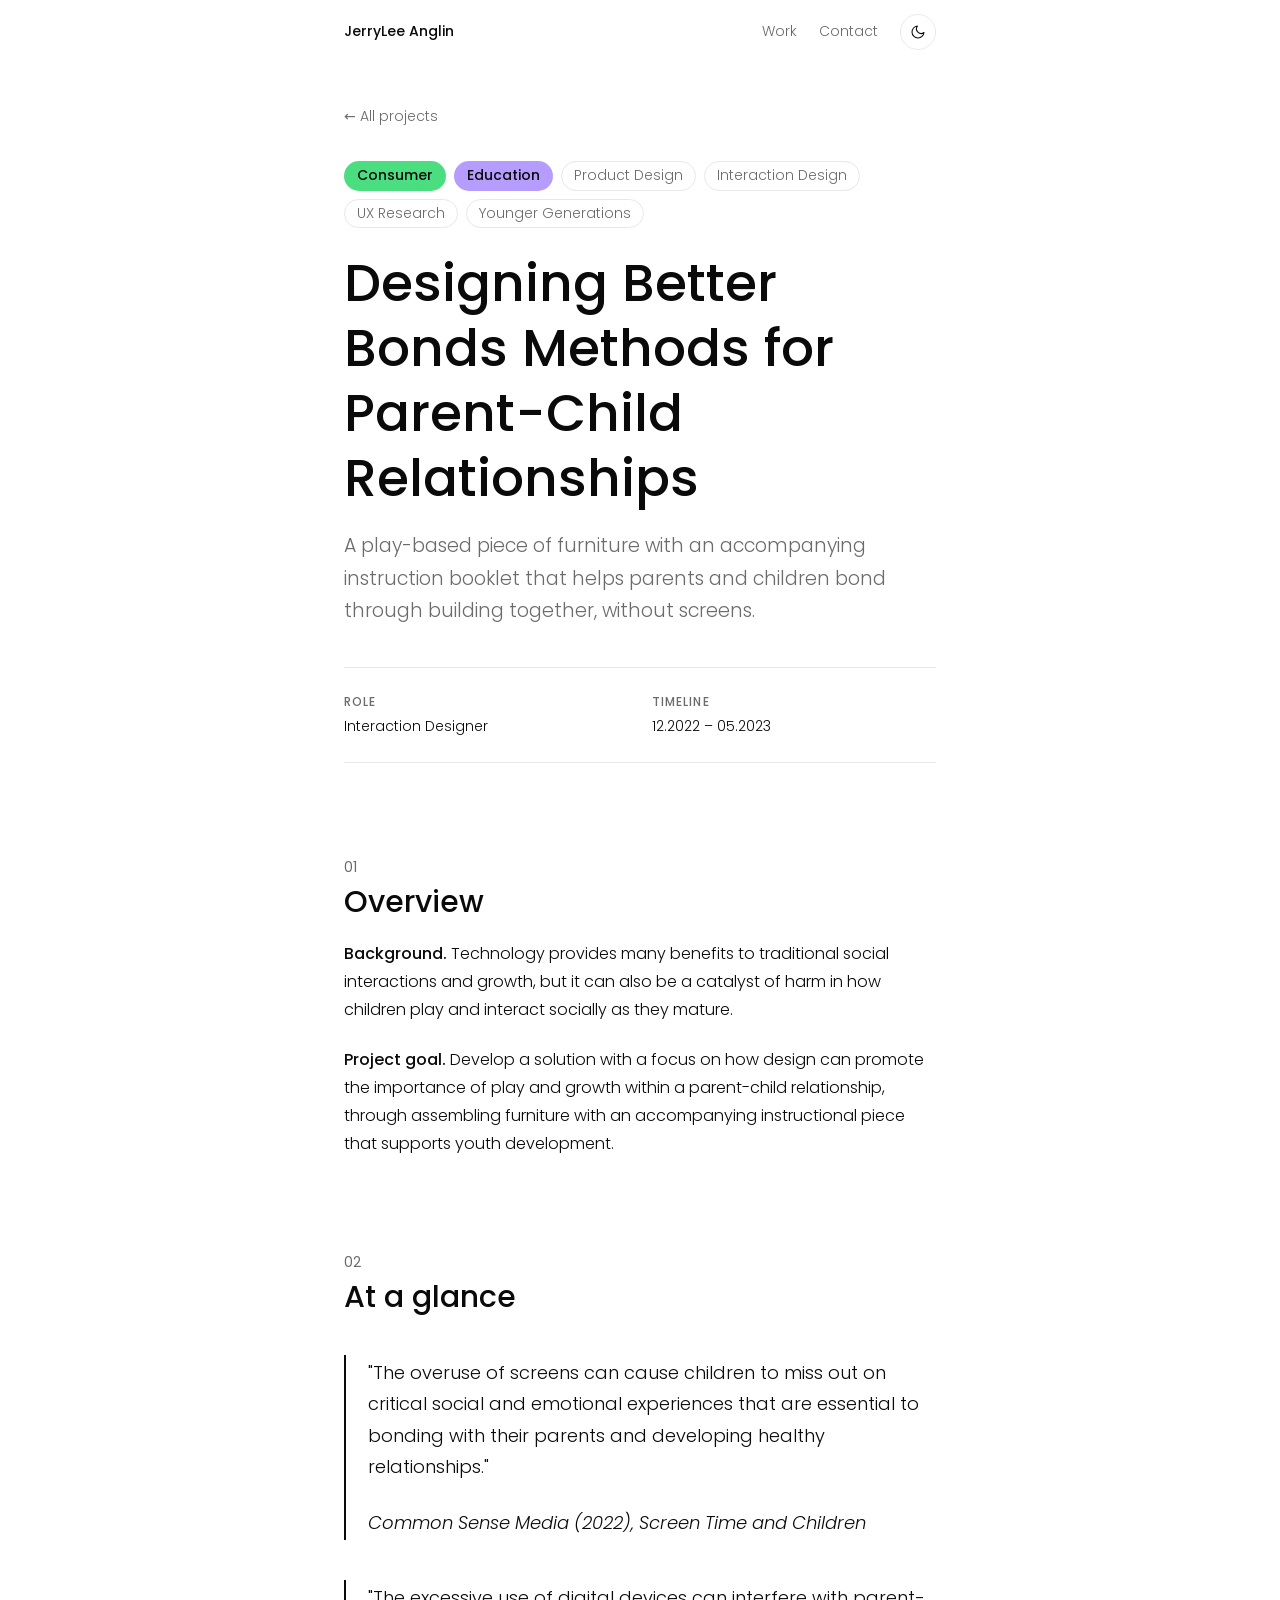
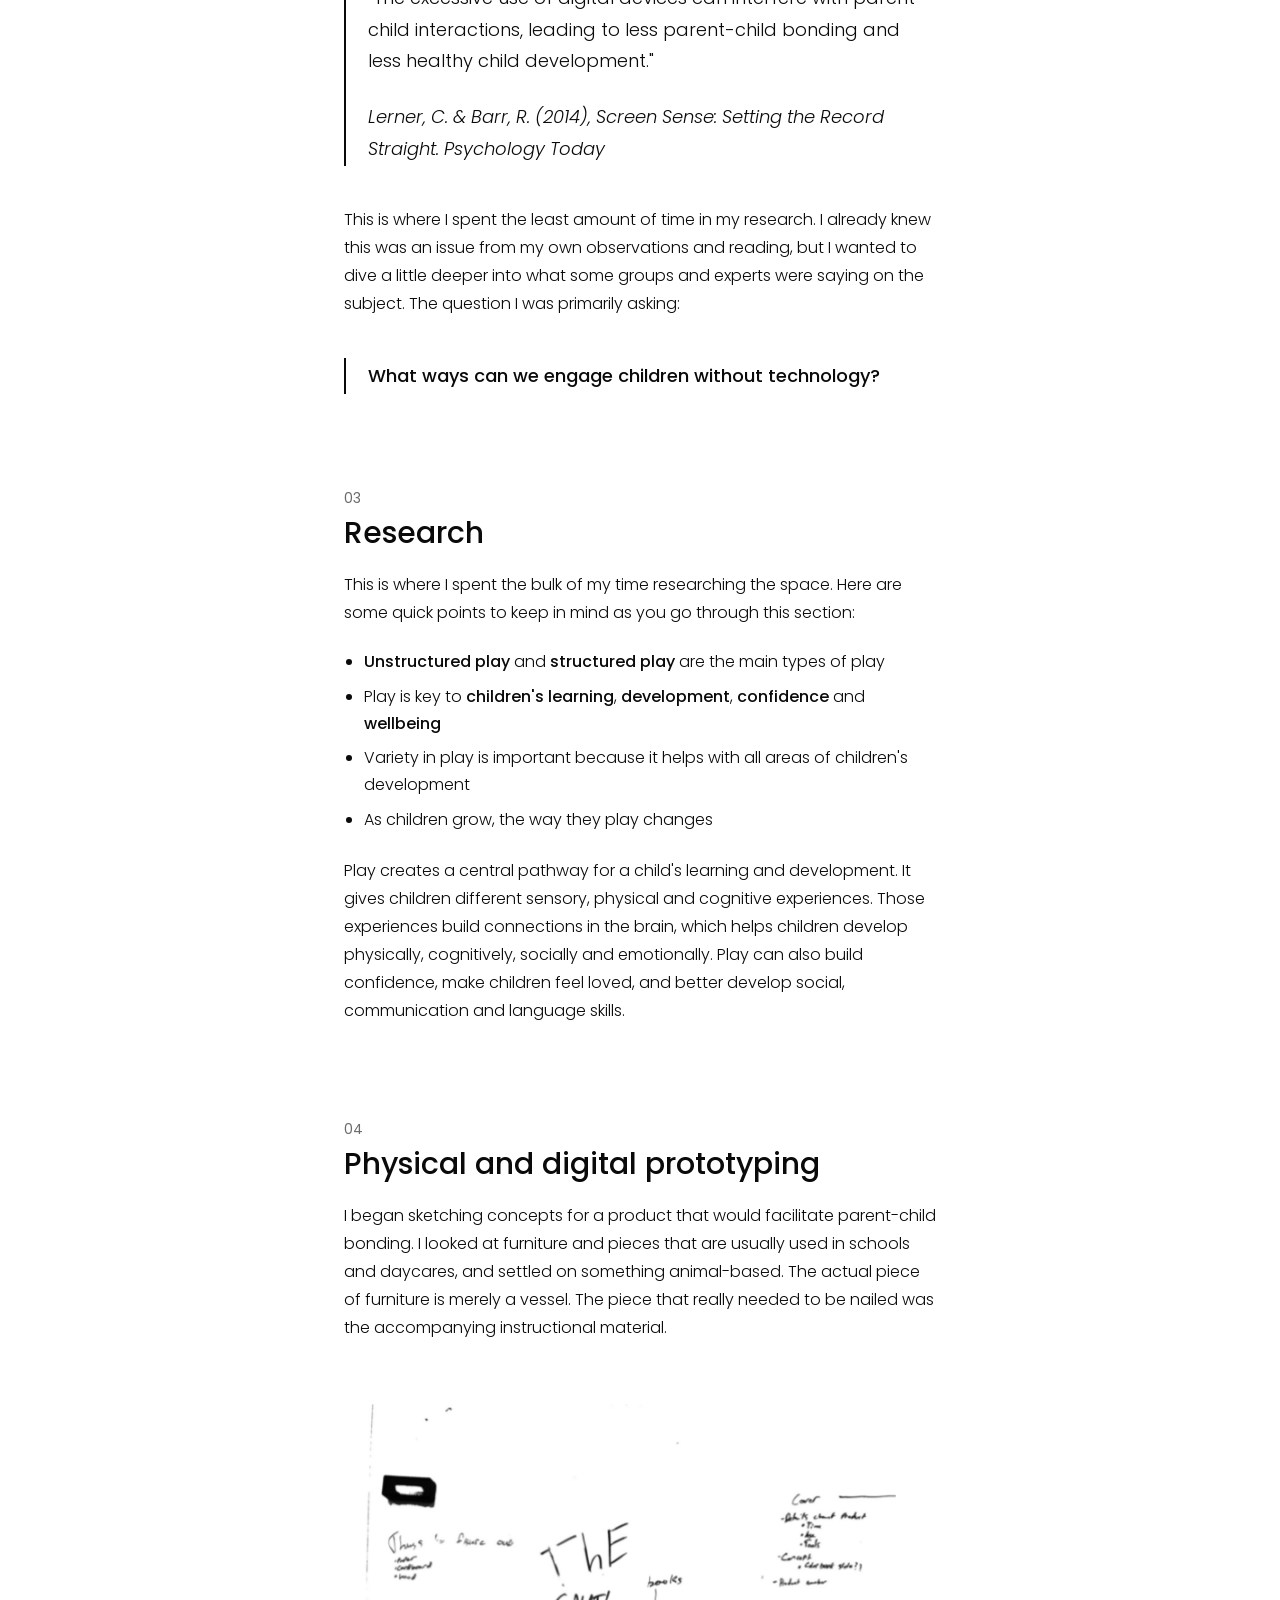
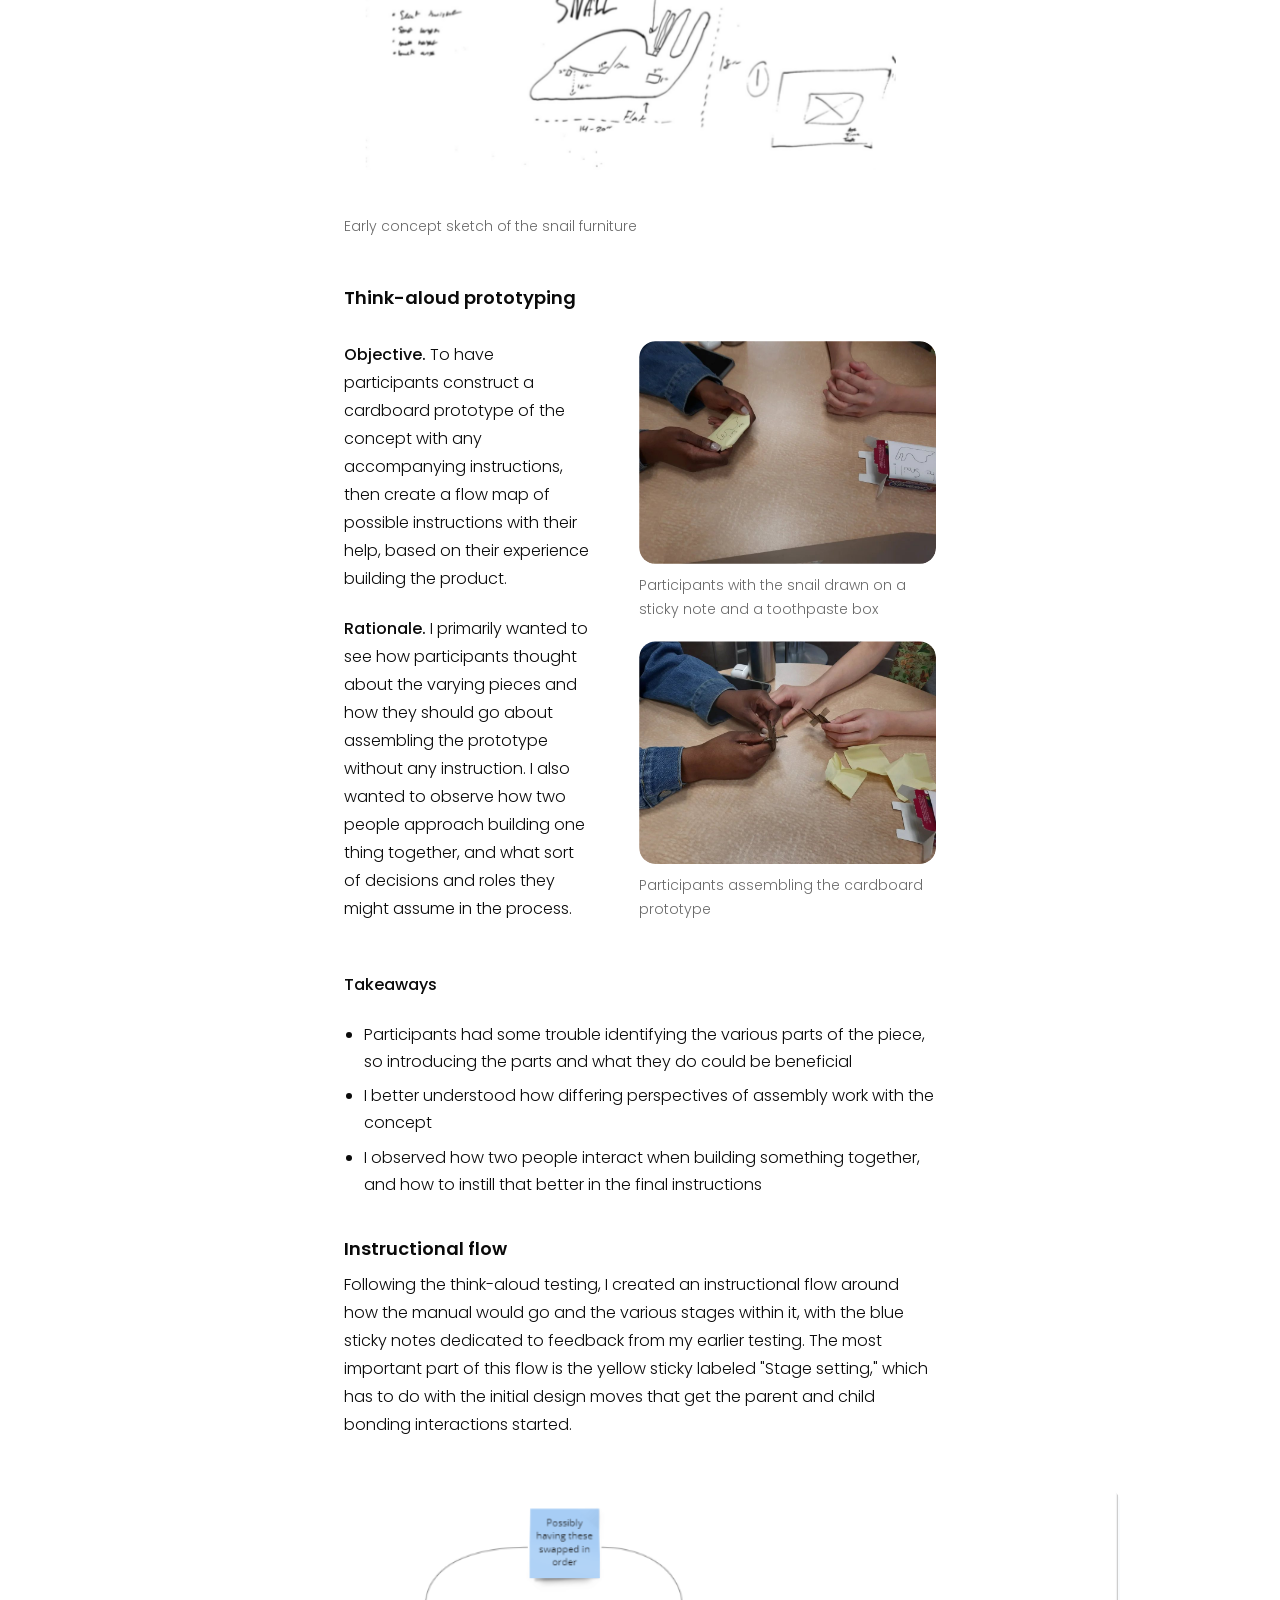
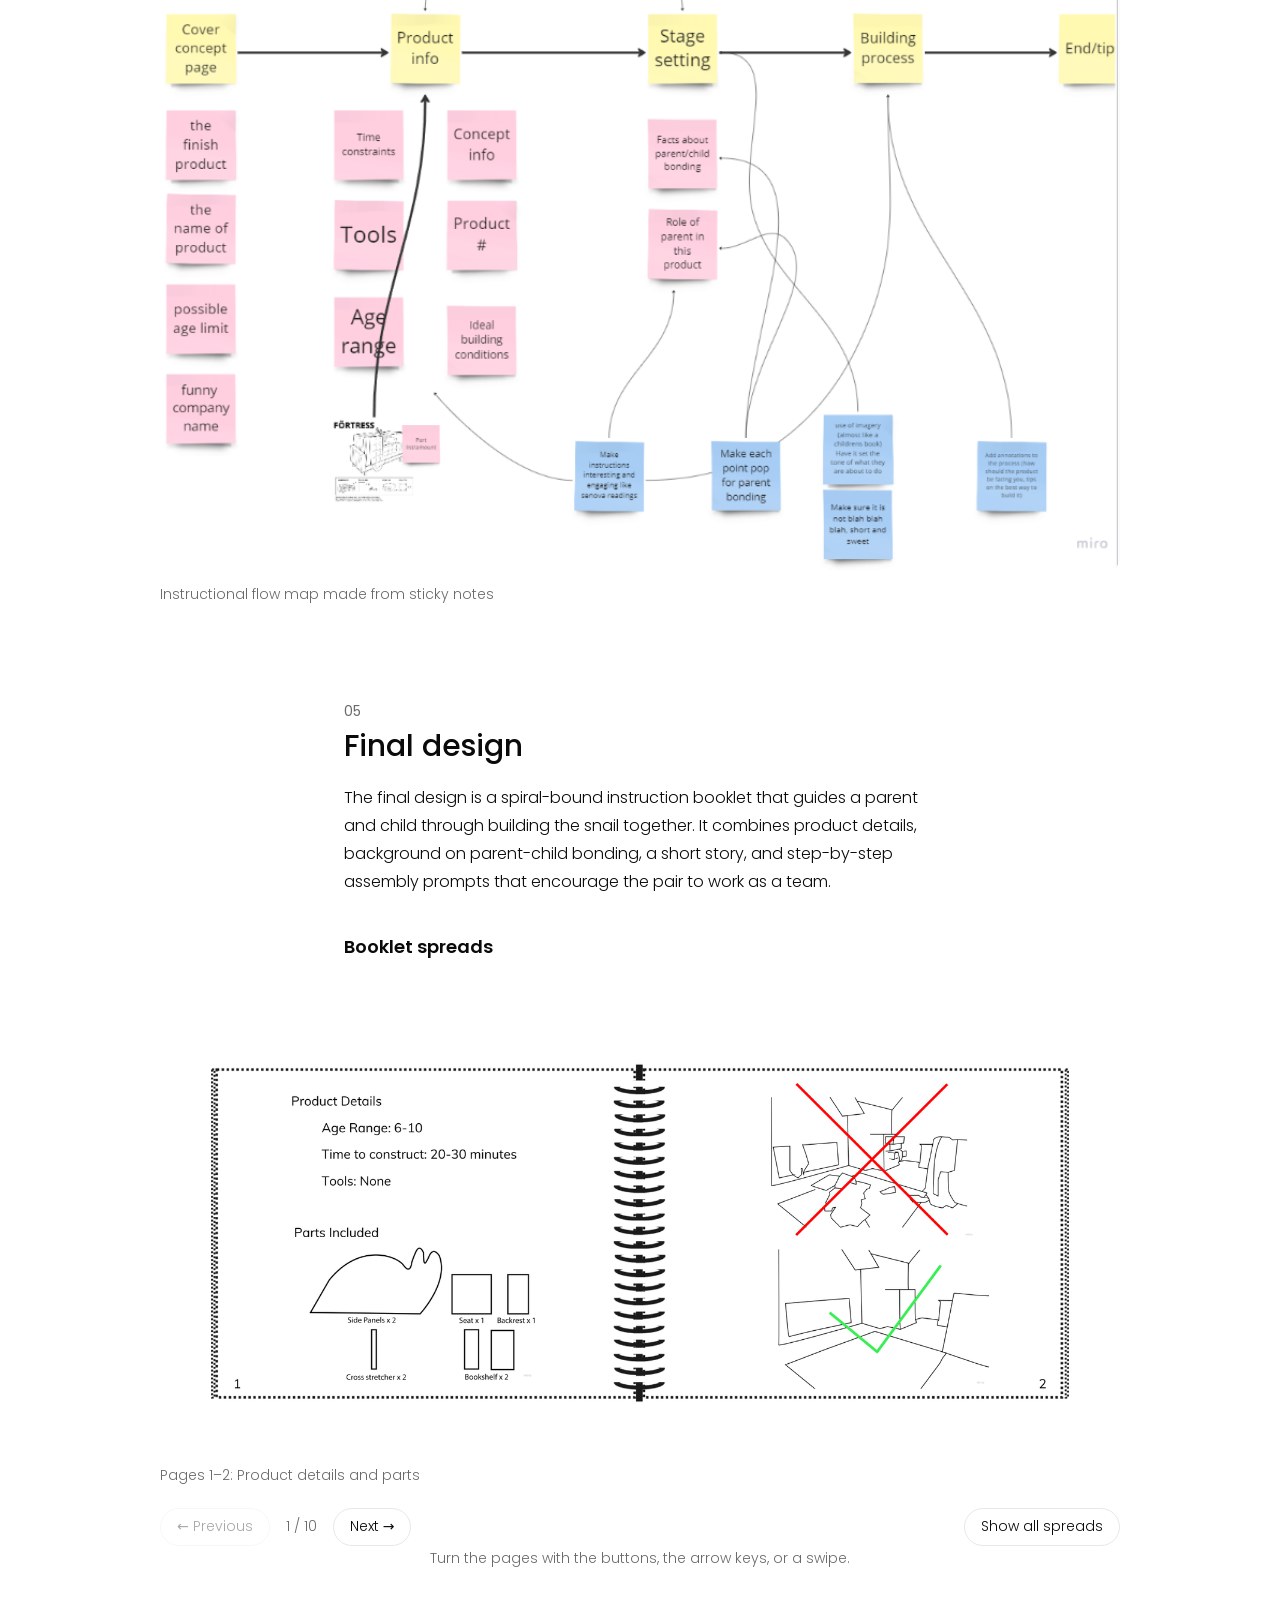
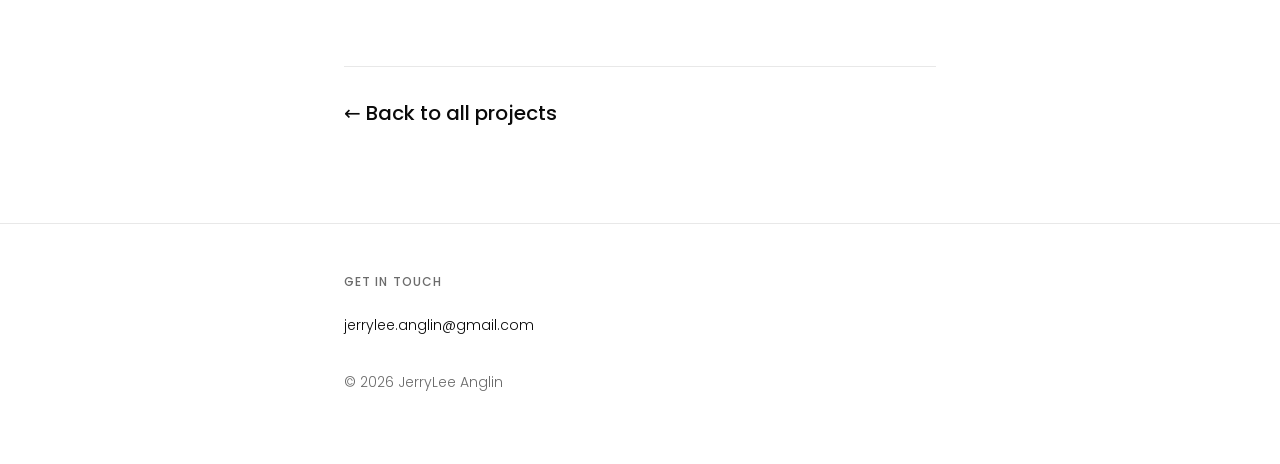
==== commit 1a68b8a9: "Use MM.YYYY format for case study timelines Co-Authored-By: Claude Haiku 5.5 <noreply@anthropic.com>" ====
--- a/better-bonds.html
+++ b/better-bonds.html
@@ -25,7 +25,7 @@
   </header>
 
   <main class="col">
-<header class="cs-head"><a class="back" href="index.html#work">&larr; All projects</a><ul class="tags"><li class="cat c-consumer">Consumer</li><li class="cat c-education">Education</li><li>Product Design</li><li>Interaction Design</li><li>UX Research</li><li>Younger Generations</li></ul><h1 class="cs-title">Designing Better Bonds Methods for Parent-Child Relationships</h1><p class="cs-lead">A play-based piece of furniture with an accompanying instruction booklet that helps parents and children bond through building together, without screens.</p><dl class="facts"><div><dt>Role</dt><dd>Interaction Designer</dd></div><div><dt>Timeline</dt><dd>December 2022 – May 2023</dd></div></dl></header><div class="prose"><h2>Overview</h2>
+<header class="cs-head"><a class="back" href="index.html#work">&larr; All projects</a><ul class="tags"><li class="cat c-consumer">Consumer</li><li class="cat c-education">Education</li><li>Product Design</li><li>Interaction Design</li><li>UX Research</li><li>Younger Generations</li></ul><h1 class="cs-title">Designing Better Bonds Methods for Parent-Child Relationships</h1><p class="cs-lead">A play-based piece of furniture with an accompanying instruction booklet that helps parents and children bond through building together, without screens.</p><dl class="facts"><div><dt>Role</dt><dd>Interaction Designer</dd></div><div><dt>Timeline</dt><dd>12.2022 – 05.2023</dd></div></dl></header><div class="prose"><h2>Overview</h2>
 <p><strong>Background.</strong> Technology provides many benefits to traditional social interactions and growth, but it can also be a catalyst of harm in how children play and interact socially as they mature.</p>
 <p><strong>Project goal.</strong> Develop a solution with a focus on how design can promote the importance of play and growth within a parent-child relationship, through assembling furniture with an accompanying instructional piece that supports youth development.</p>
 <h2>At a glance</h2>
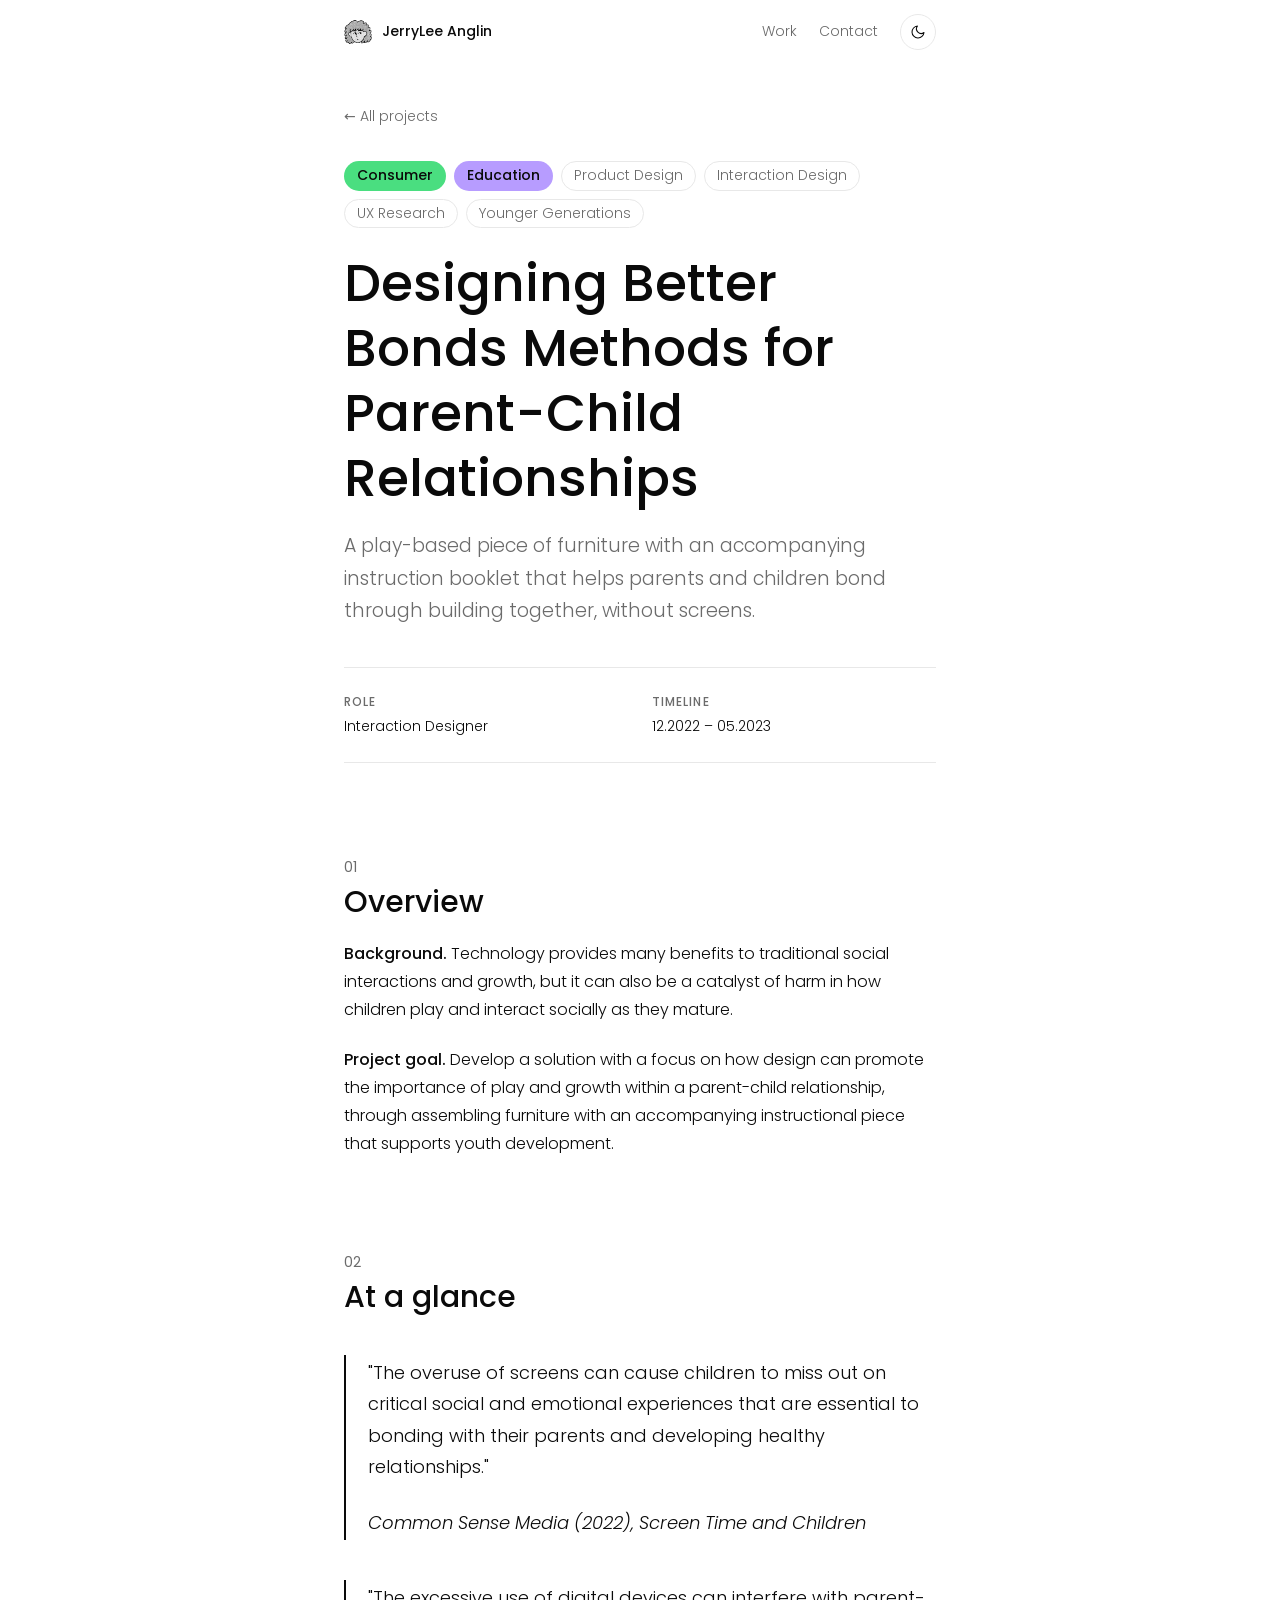
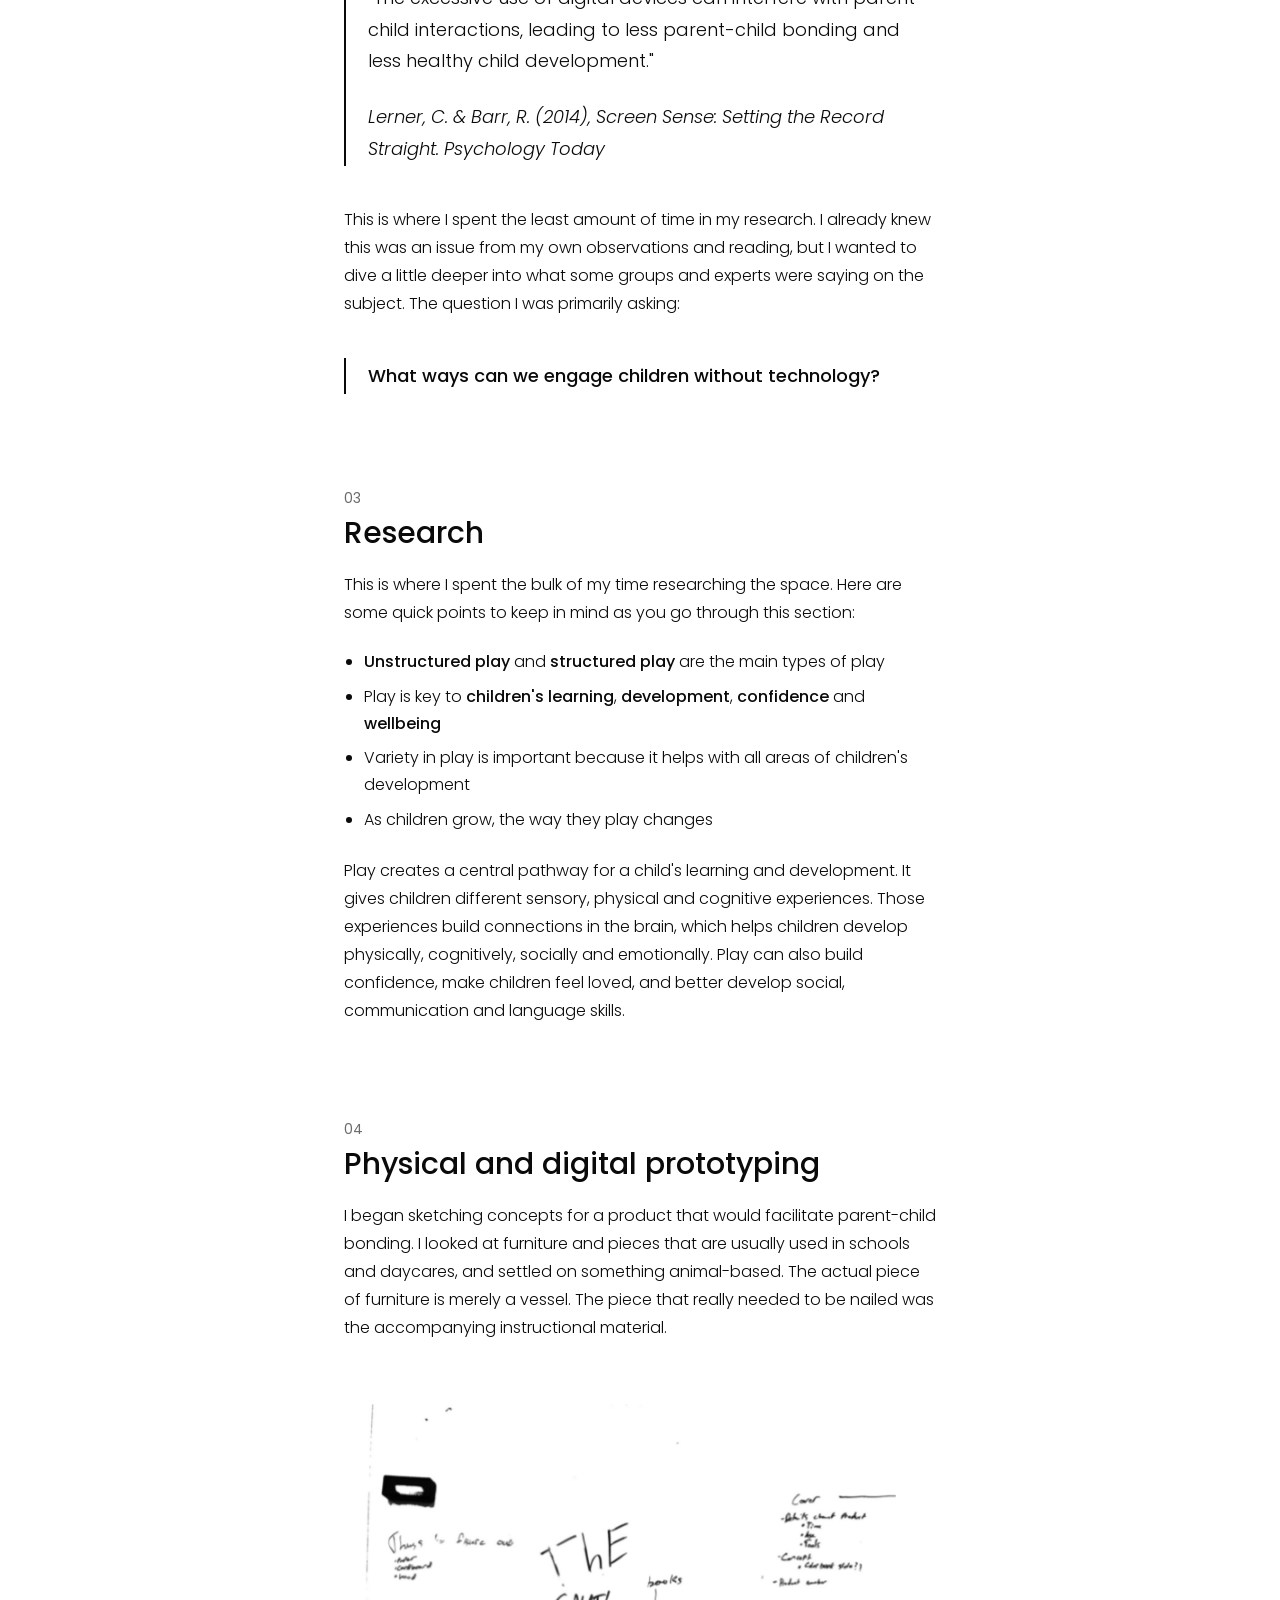
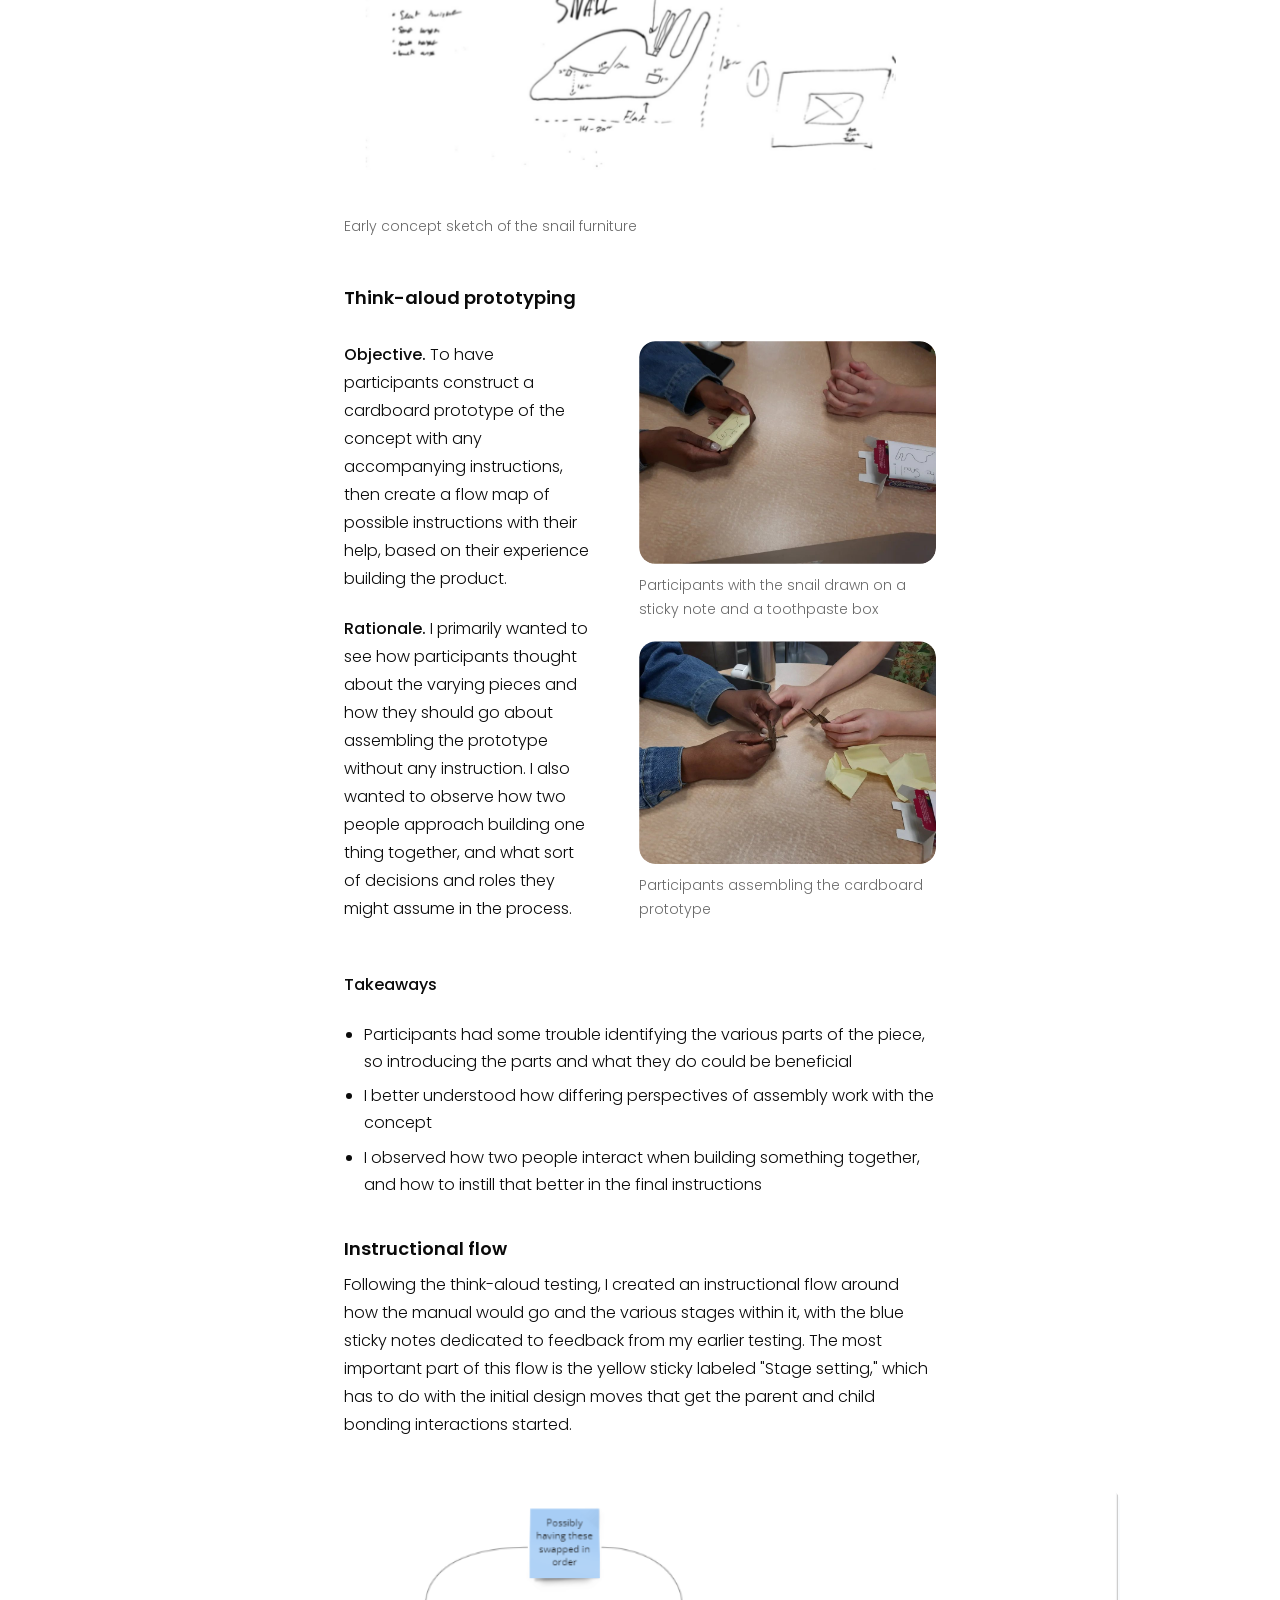
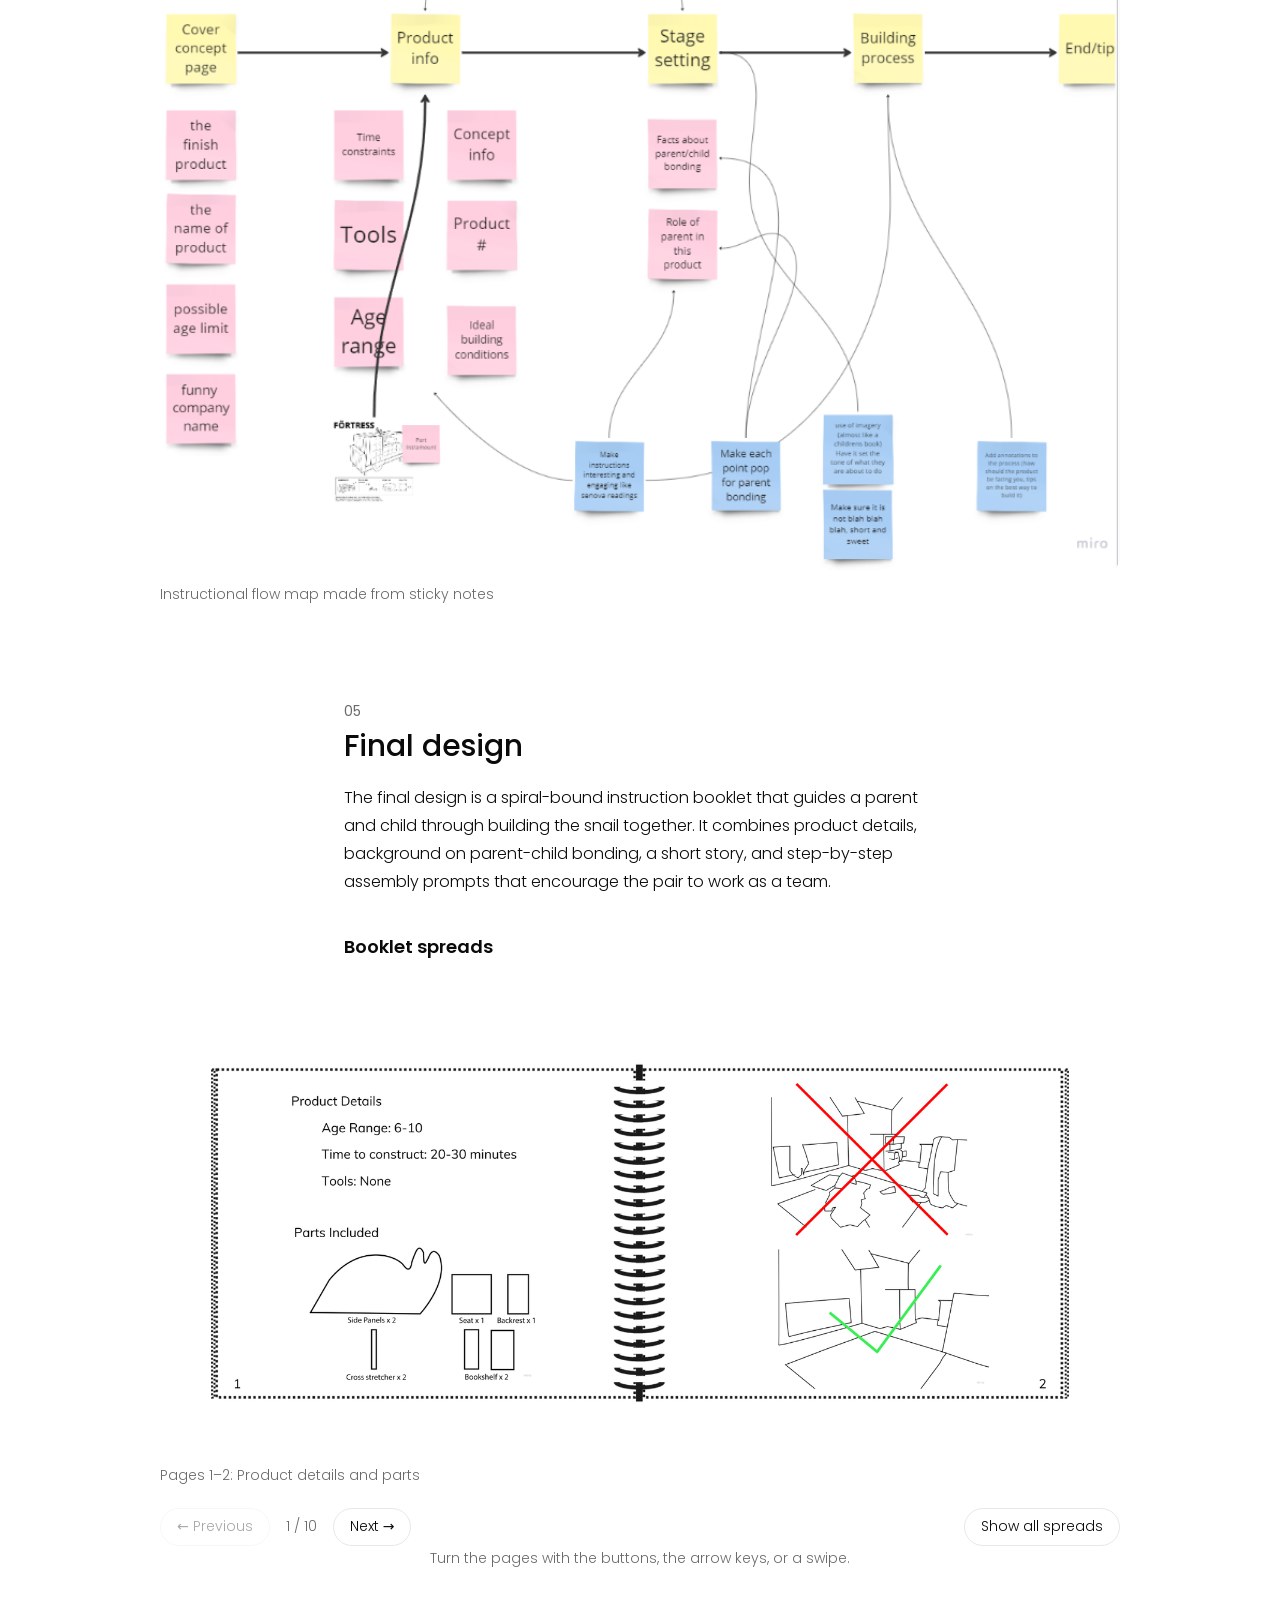
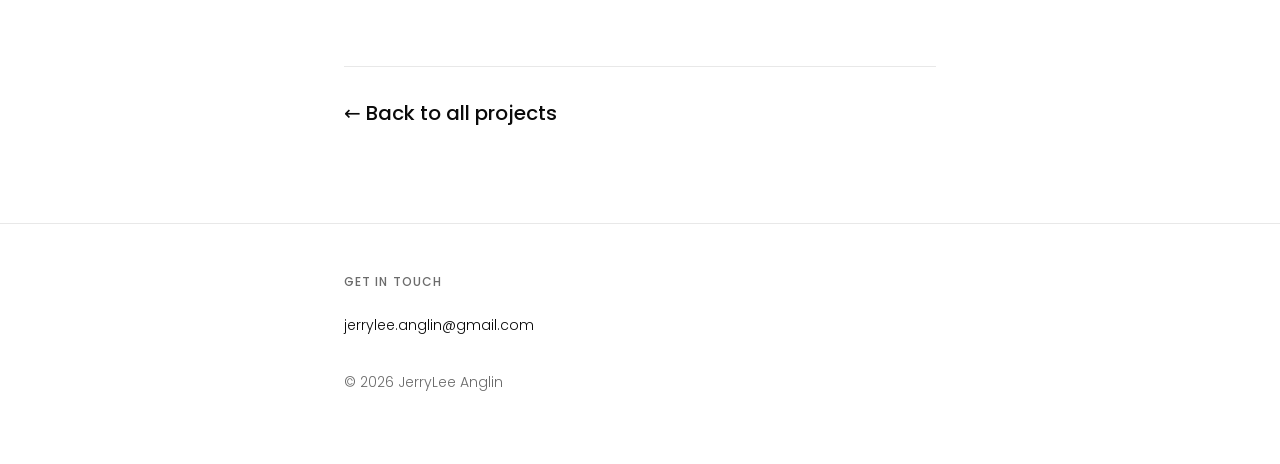
==== commit abe70074: "Add avatar to the site header Co-Authored-By: Claude Haiku 5.5 <noreply@anthropic.com> Claude-Sessio" ====
--- a/better-bonds.html
+++ b/better-bonds.html
@@ -12,7 +12,7 @@
 
   <header class="site-header">
     <div class="col">
-      <a class="brand" href="index.html">JerryLee Anglin</a>
+      <a class="brand" href="index.html"><img class="brand-avatar" src="avatar.png" alt="" width="28" height="28">JerryLee Anglin</a>
       <nav class="nav" aria-label="Main">
         <a href="index.html#work">Work</a>
         <a href="index.html#get-in-touch">Contact</a>
--- a/site.css
+++ b/site.css
@@ -50,6 +50,8 @@
 .intro { padding-top: 72px; }
 .avatar { width: 64px; height: 64px; border-radius: 50%; background: var(--tint); border: 1px solid var(--line); display: grid; place-items: center; font-weight: 500; font-size: var(--fs-sm); letter-spacing: 0.04em; overflow: hidden; margin-bottom: 28px; }
 .avatar img { width: 100%; height: 100%; object-fit: cover; }
+.avatar.is-photo { width: 88px; height: 88px; background: none; border: 0; border-radius: 0; overflow: visible; }
+.avatar.is-photo img { object-fit: contain; }
 .bio { font-size: var(--fs-lg); line-height: 1.65; margin-bottom: 1em; }
 .bio.muted { color: var(--muted); }
 .mark { background: linear-gradient(currentColor, currentColor) no-repeat 0 100% / 100% 1px; padding-bottom: 2px; }
@@ -272,3 +274,5 @@
 .book.is-expanded .spread { position: static; grid-area: auto; opacity: 1 !important; transform: none !important; visibility: visible !important; pointer-events: auto; transition: none !important; }
 .book.is-expanded .book-pager, .book.is-expanded .book-hint { display: none; }
 .book.is-expanded .book-nav { justify-content: flex-end; }
+.brand { display: inline-flex; align-items: center; gap: 10px; }
+.brand-avatar { width: 28px; height: 28px; object-fit: contain; flex: none; }
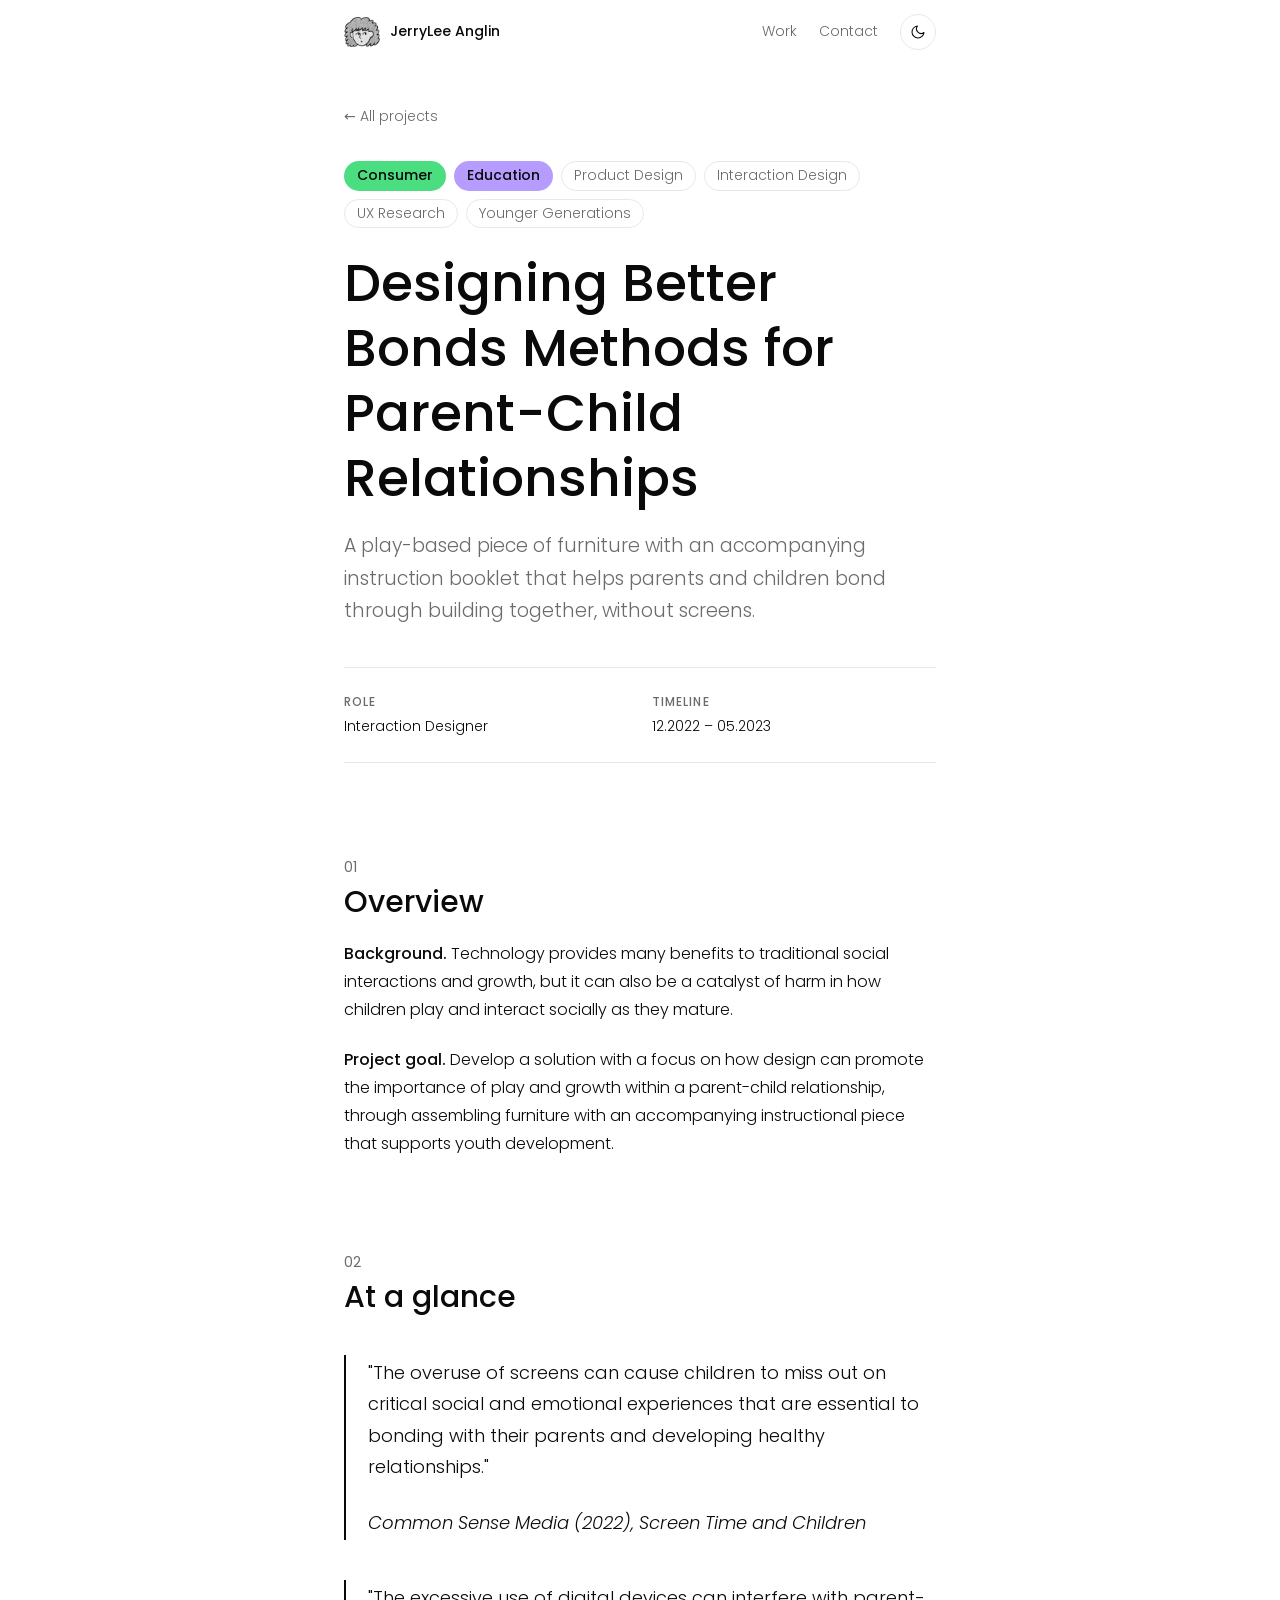
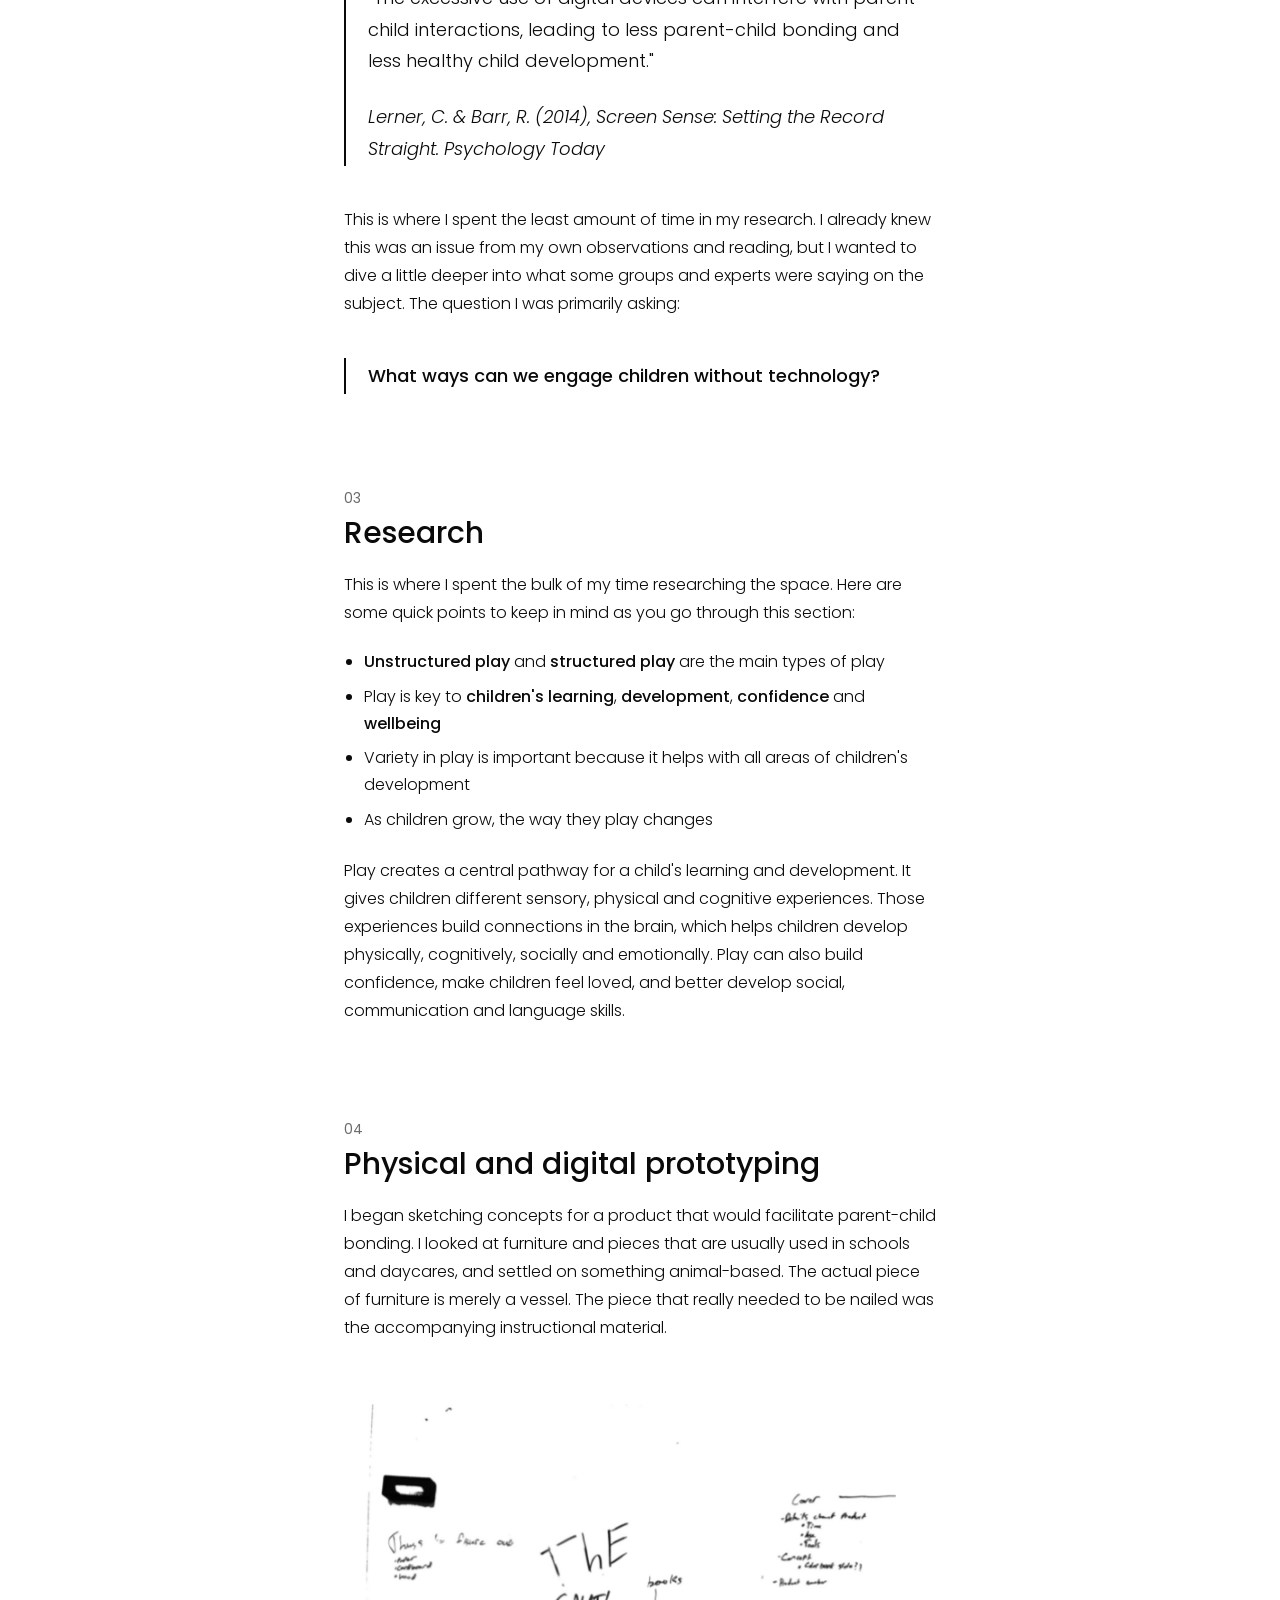
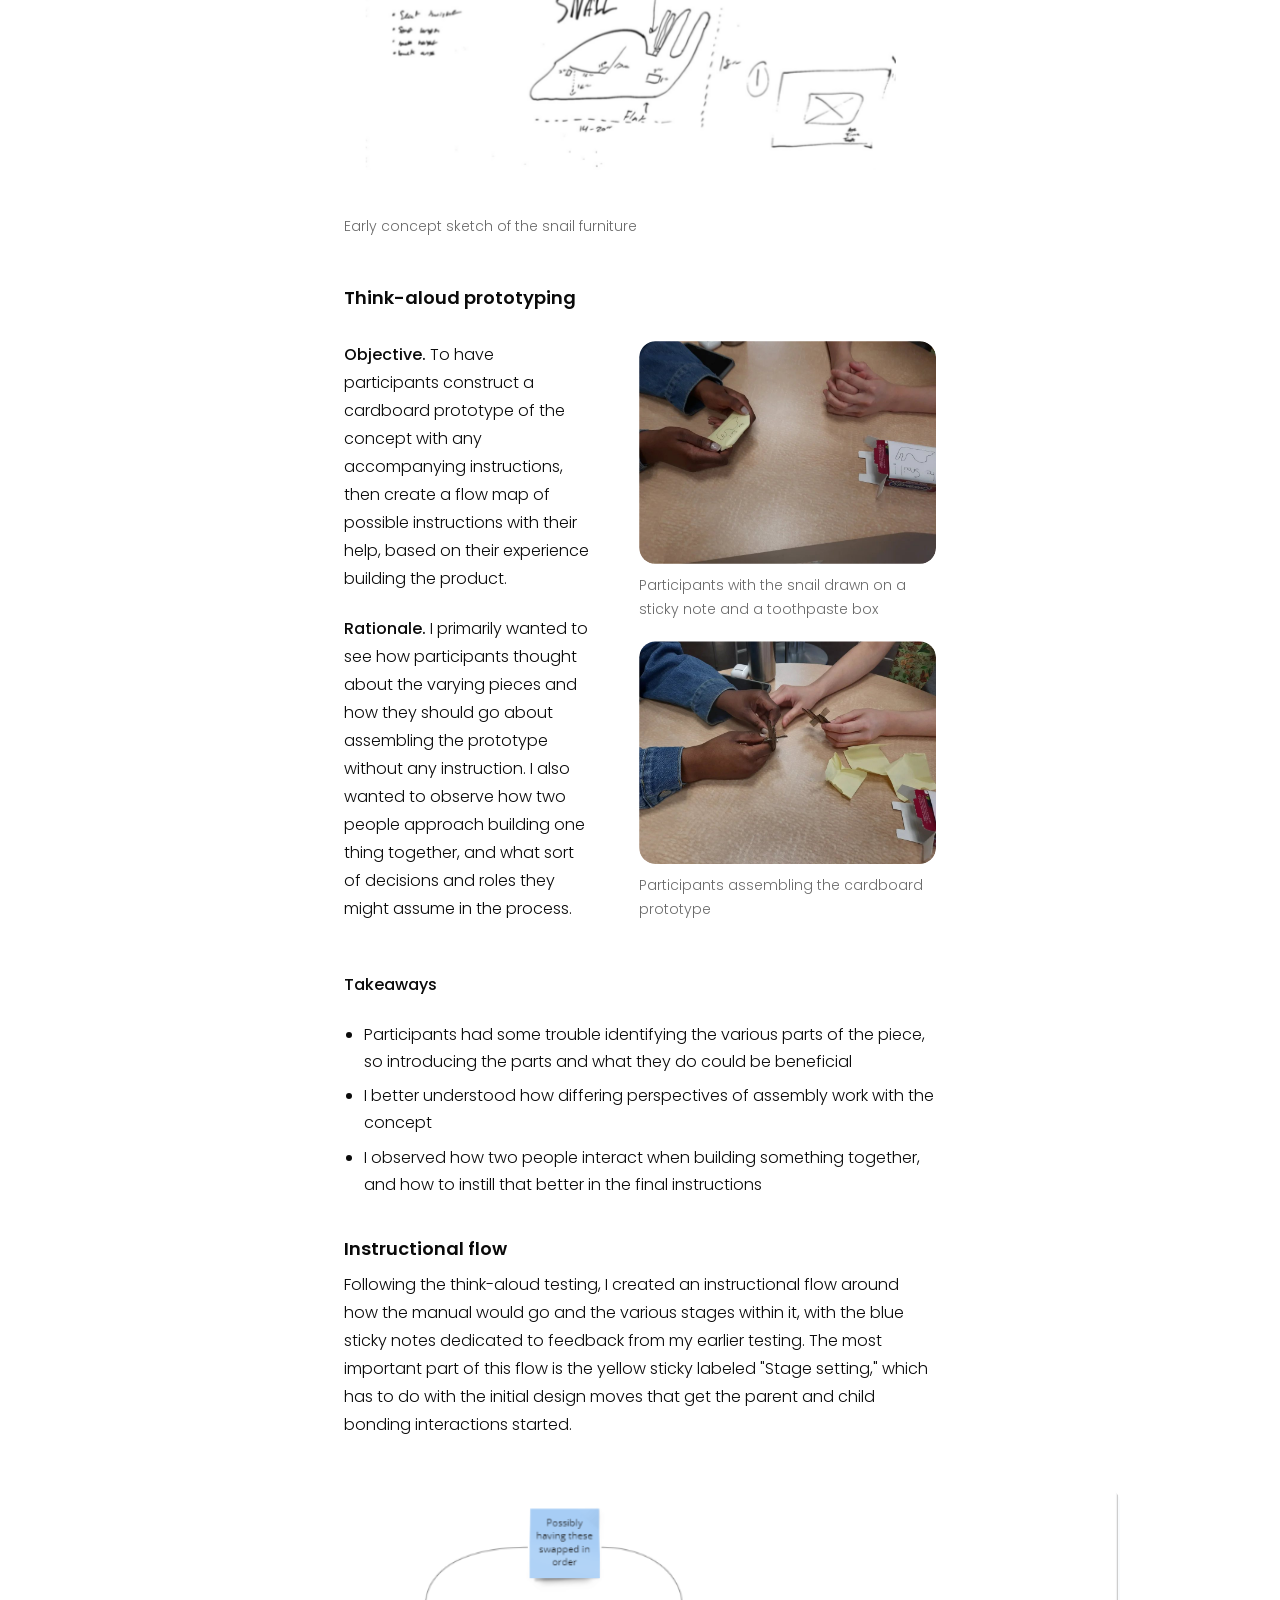
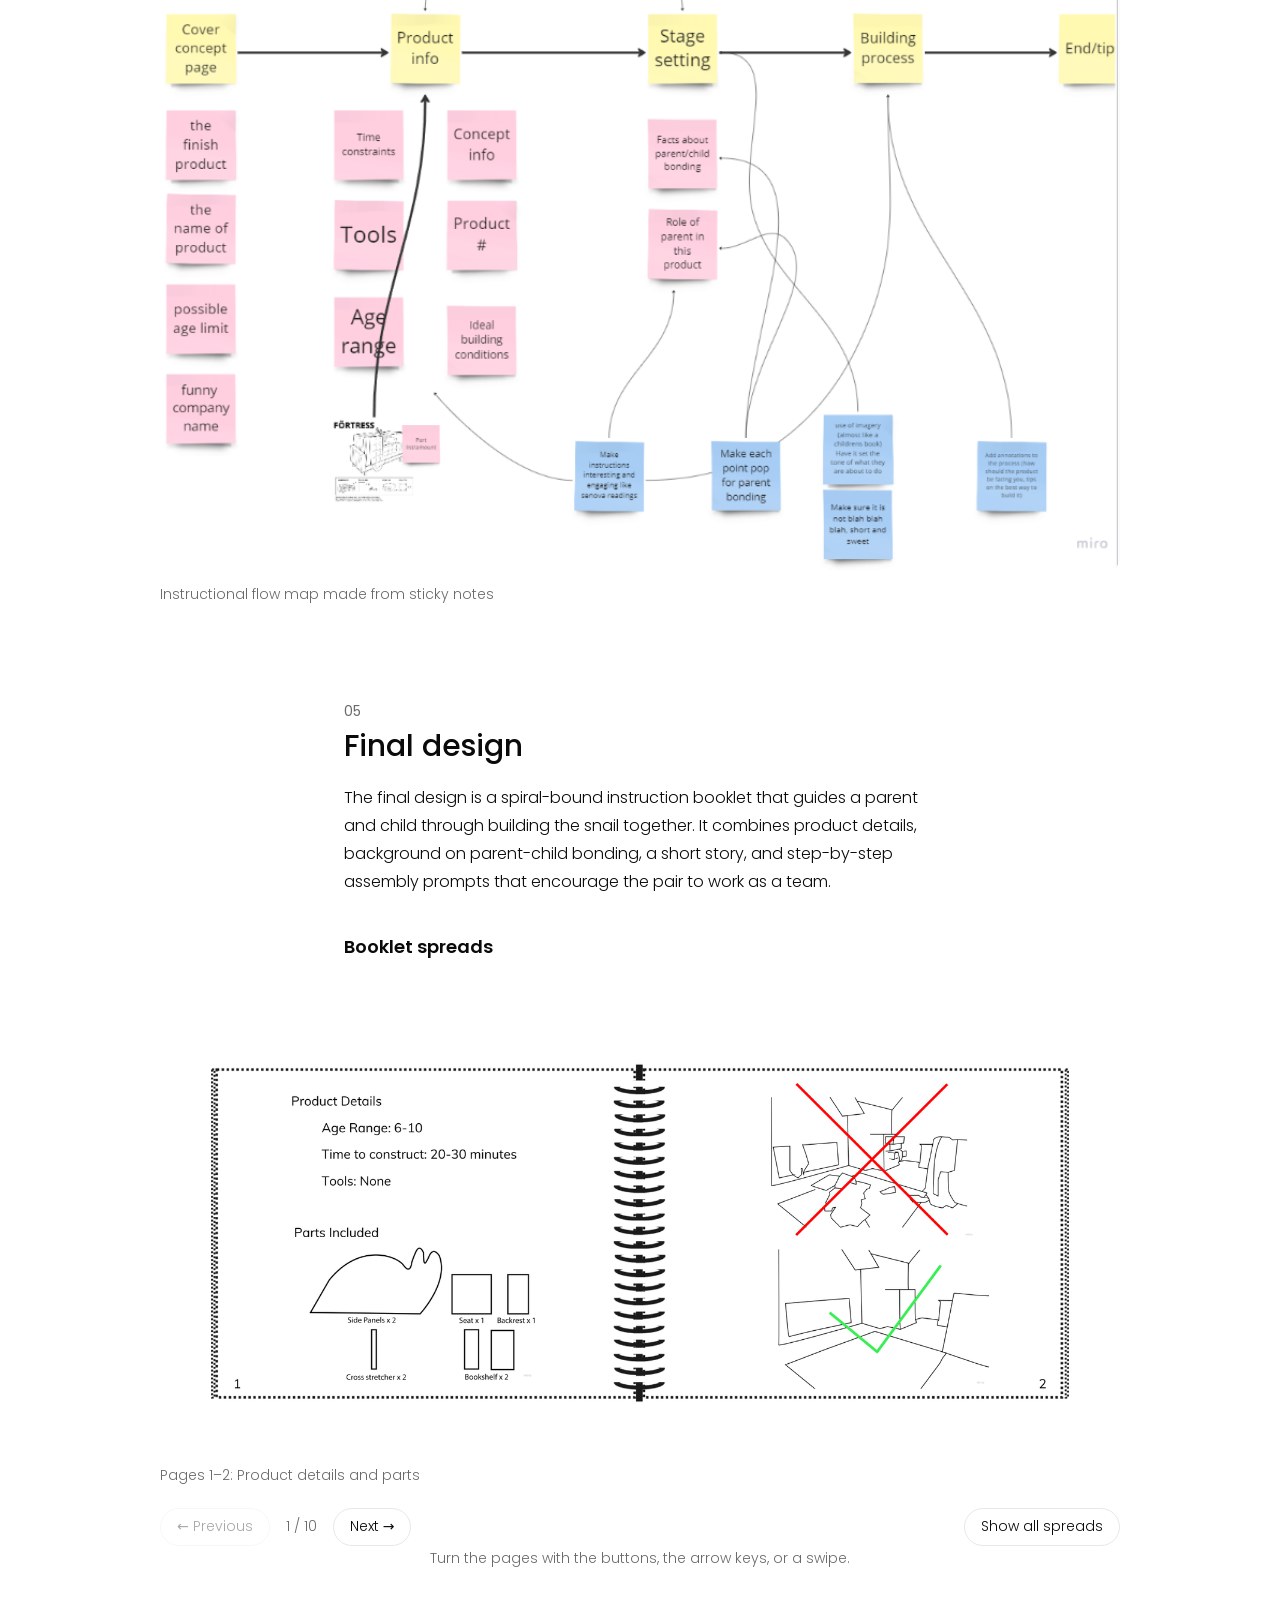
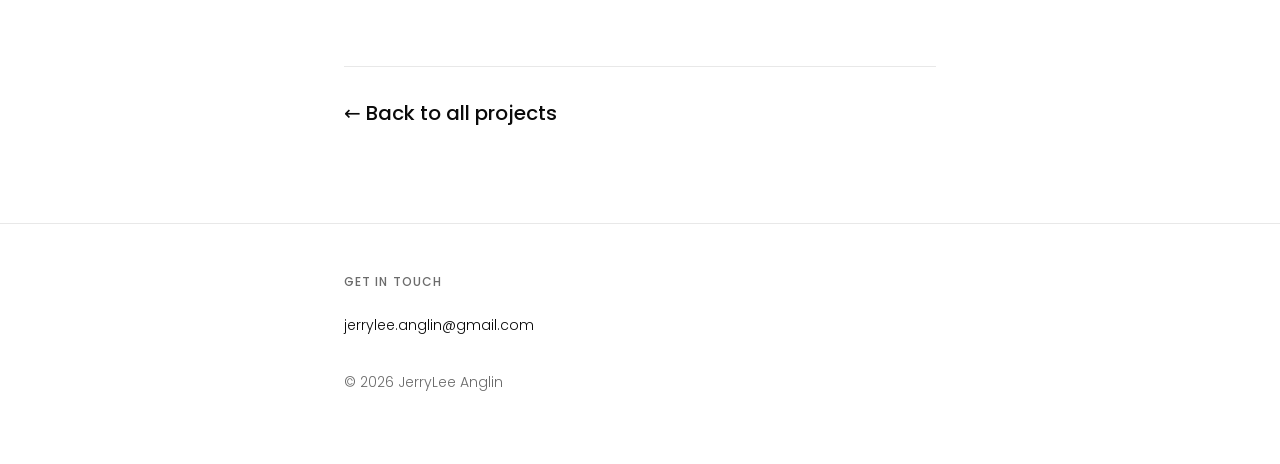
==== commit c7d2e33e: "Enlarge header avatar and remove the intro avatar Co-Authored-By: Claude Haiku 5.5 <noreply@anthropi" ====
--- a/better-bonds.html
+++ b/better-bonds.html
@@ -12,7 +12,7 @@
 
   <header class="site-header">
     <div class="col">
-      <a class="brand" href="index.html"><img class="brand-avatar" src="avatar.png" alt="" width="28" height="28">JerryLee Anglin</a>
+      <a class="brand" href="index.html"><img class="brand-avatar" src="avatar.png" alt="" width="36" height="36">JerryLee Anglin</a>
       <nav class="nav" aria-label="Main">
         <a href="index.html#work">Work</a>
         <a href="index.html#get-in-touch">Contact</a>
--- a/site.css
+++ b/site.css
@@ -57,6 +57,12 @@
 .mark { background: linear-gradient(currentColor, currentColor) no-repeat 0 100% / 100% 1px; padding-bottom: 2px; }
 .js .mark { background-size: 0 1px; transition: background-size 1000ms var(--ease) var(--d, 0.5s); }
 .js .intro.in .mark { background-size: 100% 1px; }
+.mark { color: #0f62fe; }
+[data-theme="dark"] .mark { color: #78a9ff; }
+.mark-green { color: #198038; }
+[data-theme="dark"] .mark-green { color: #42be65; }
+.mark-violet { color: #8a3ffc; }
+[data-theme="dark"] .mark-violet { color: #be95ff; }
 .js .intro .fade { opacity: 0; transform: translateY(12px); transition: opacity 800ms var(--ease) var(--d, 0s), transform 800ms var(--ease) var(--d, 0s); }
 .js .intro.in .fade { opacity: 1; transform: none; }
 
@@ -275,4 +281,4 @@
 .book.is-expanded .book-pager, .book.is-expanded .book-hint { display: none; }
 .book.is-expanded .book-nav { justify-content: flex-end; }
 .brand { display: inline-flex; align-items: center; gap: 10px; }
-.brand-avatar { width: 28px; height: 28px; object-fit: contain; flex: none; }
+.brand-avatar { width: 36px; height: 36px; object-fit: contain; flex: none; }
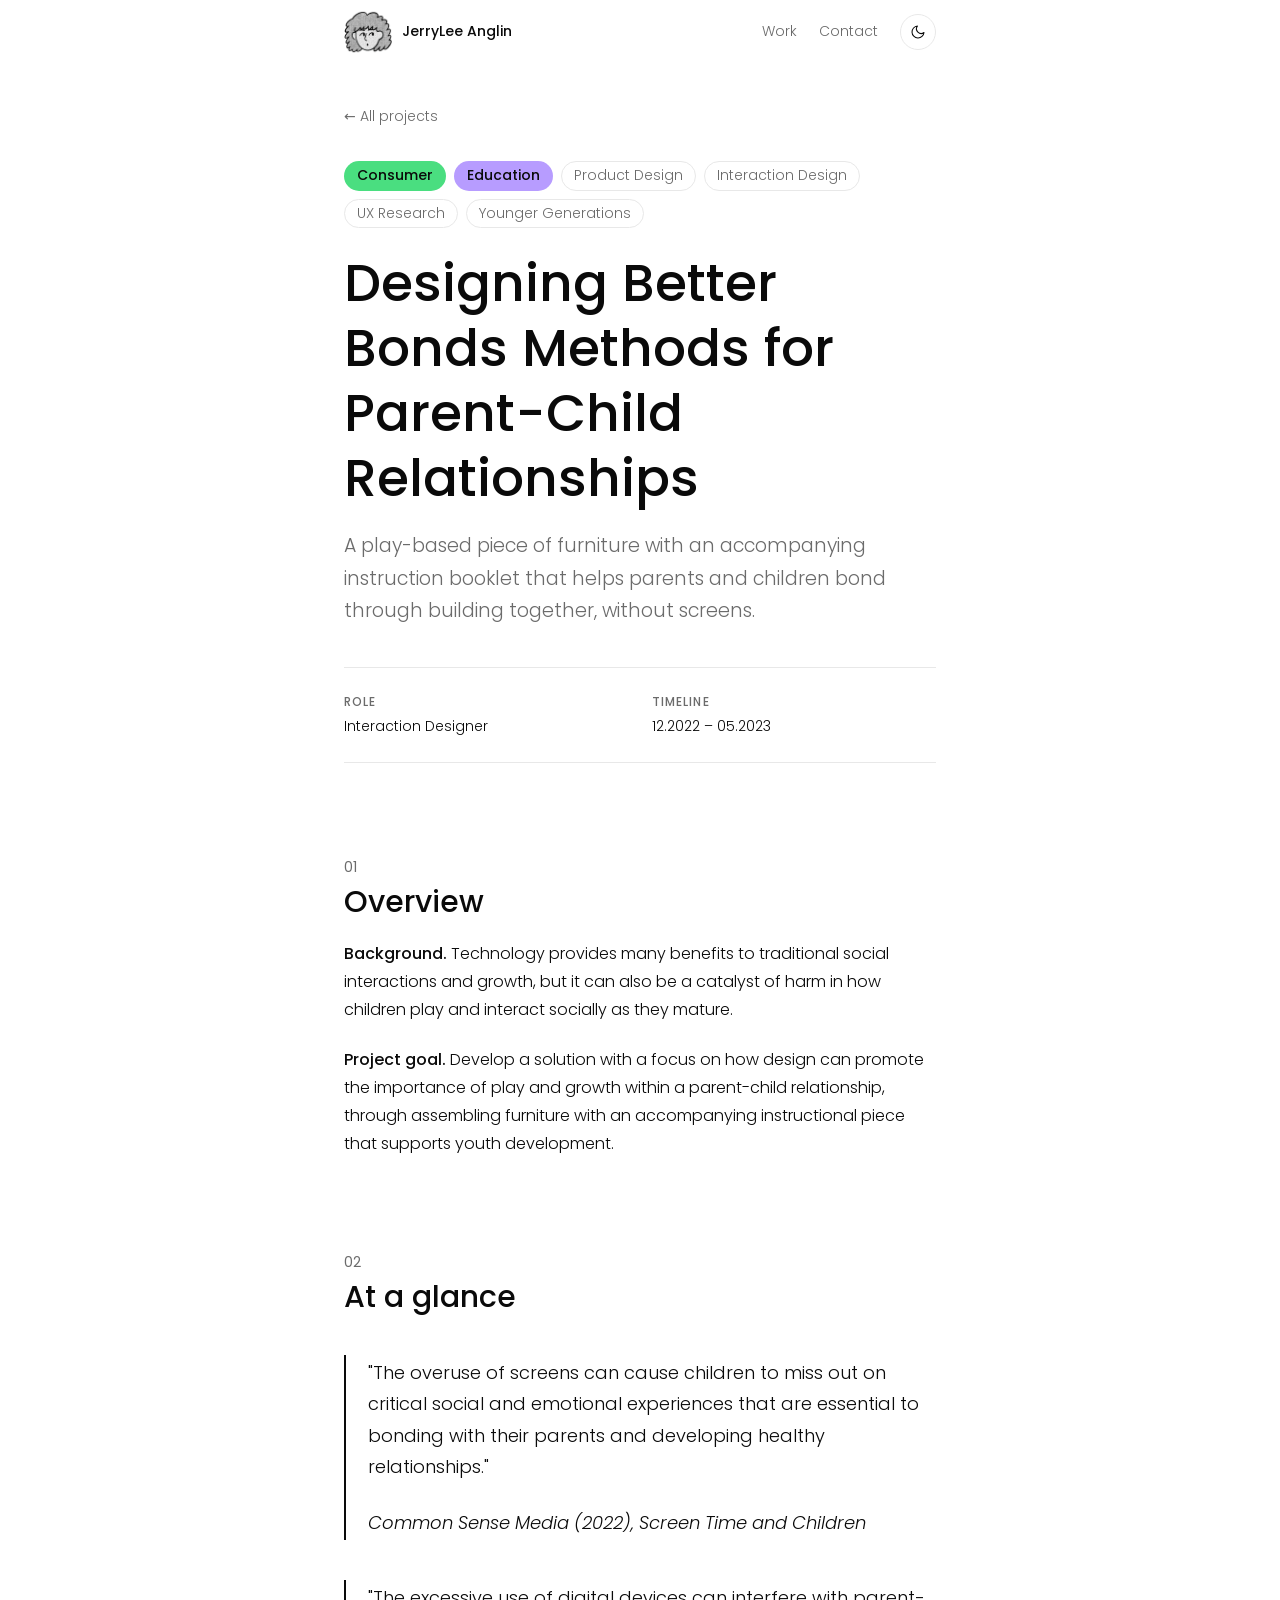
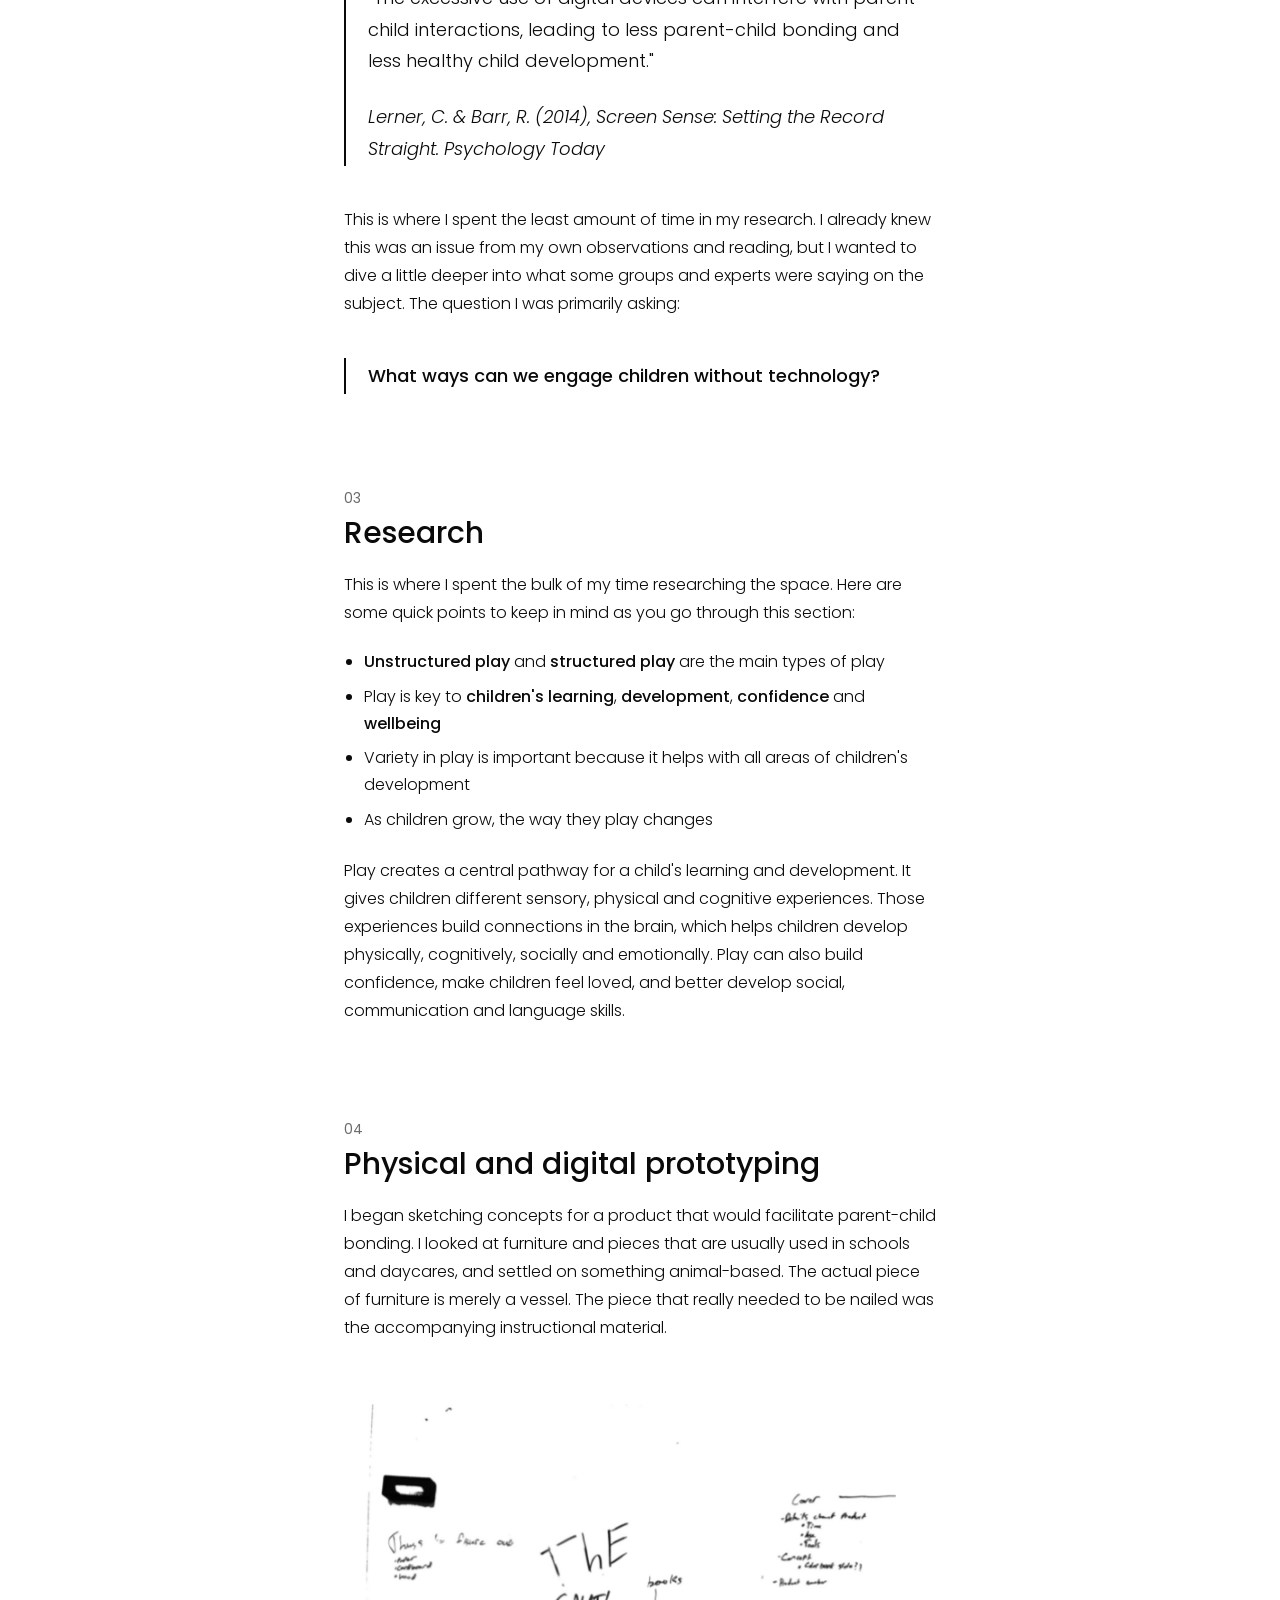
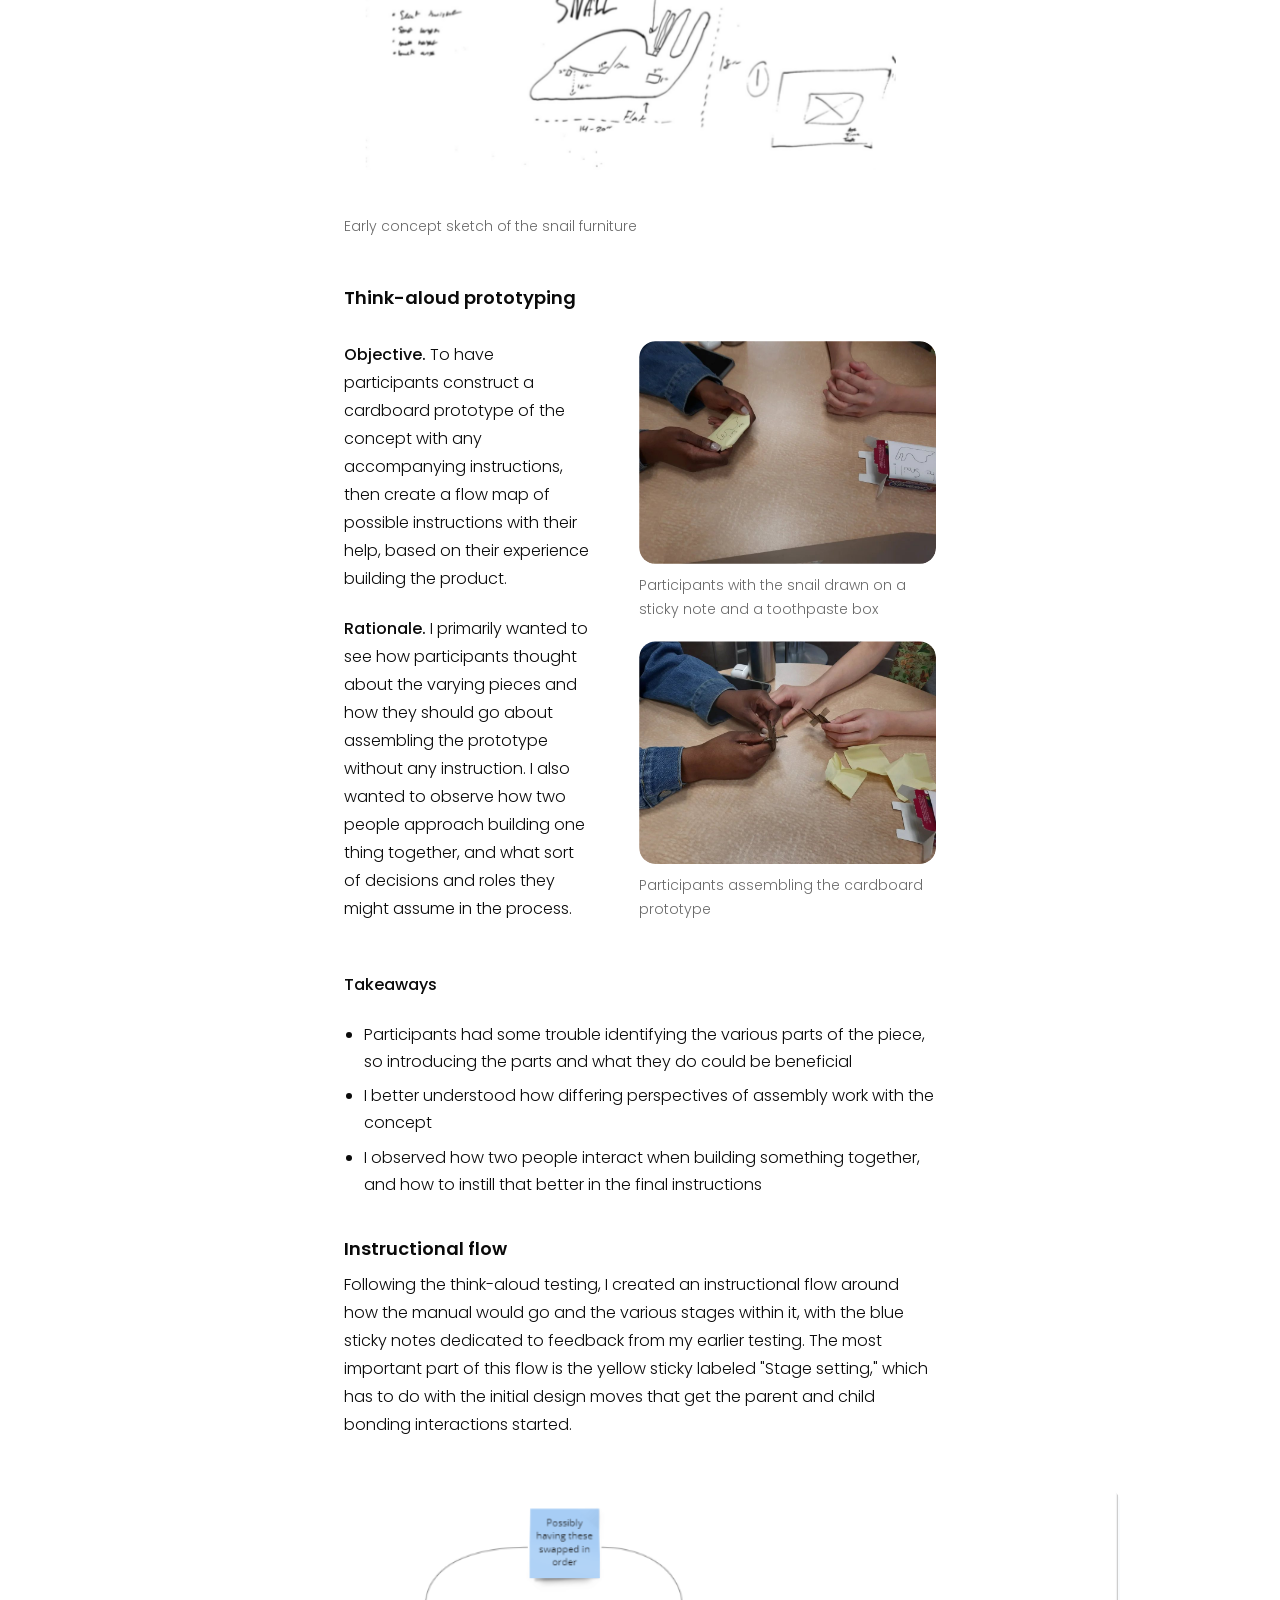
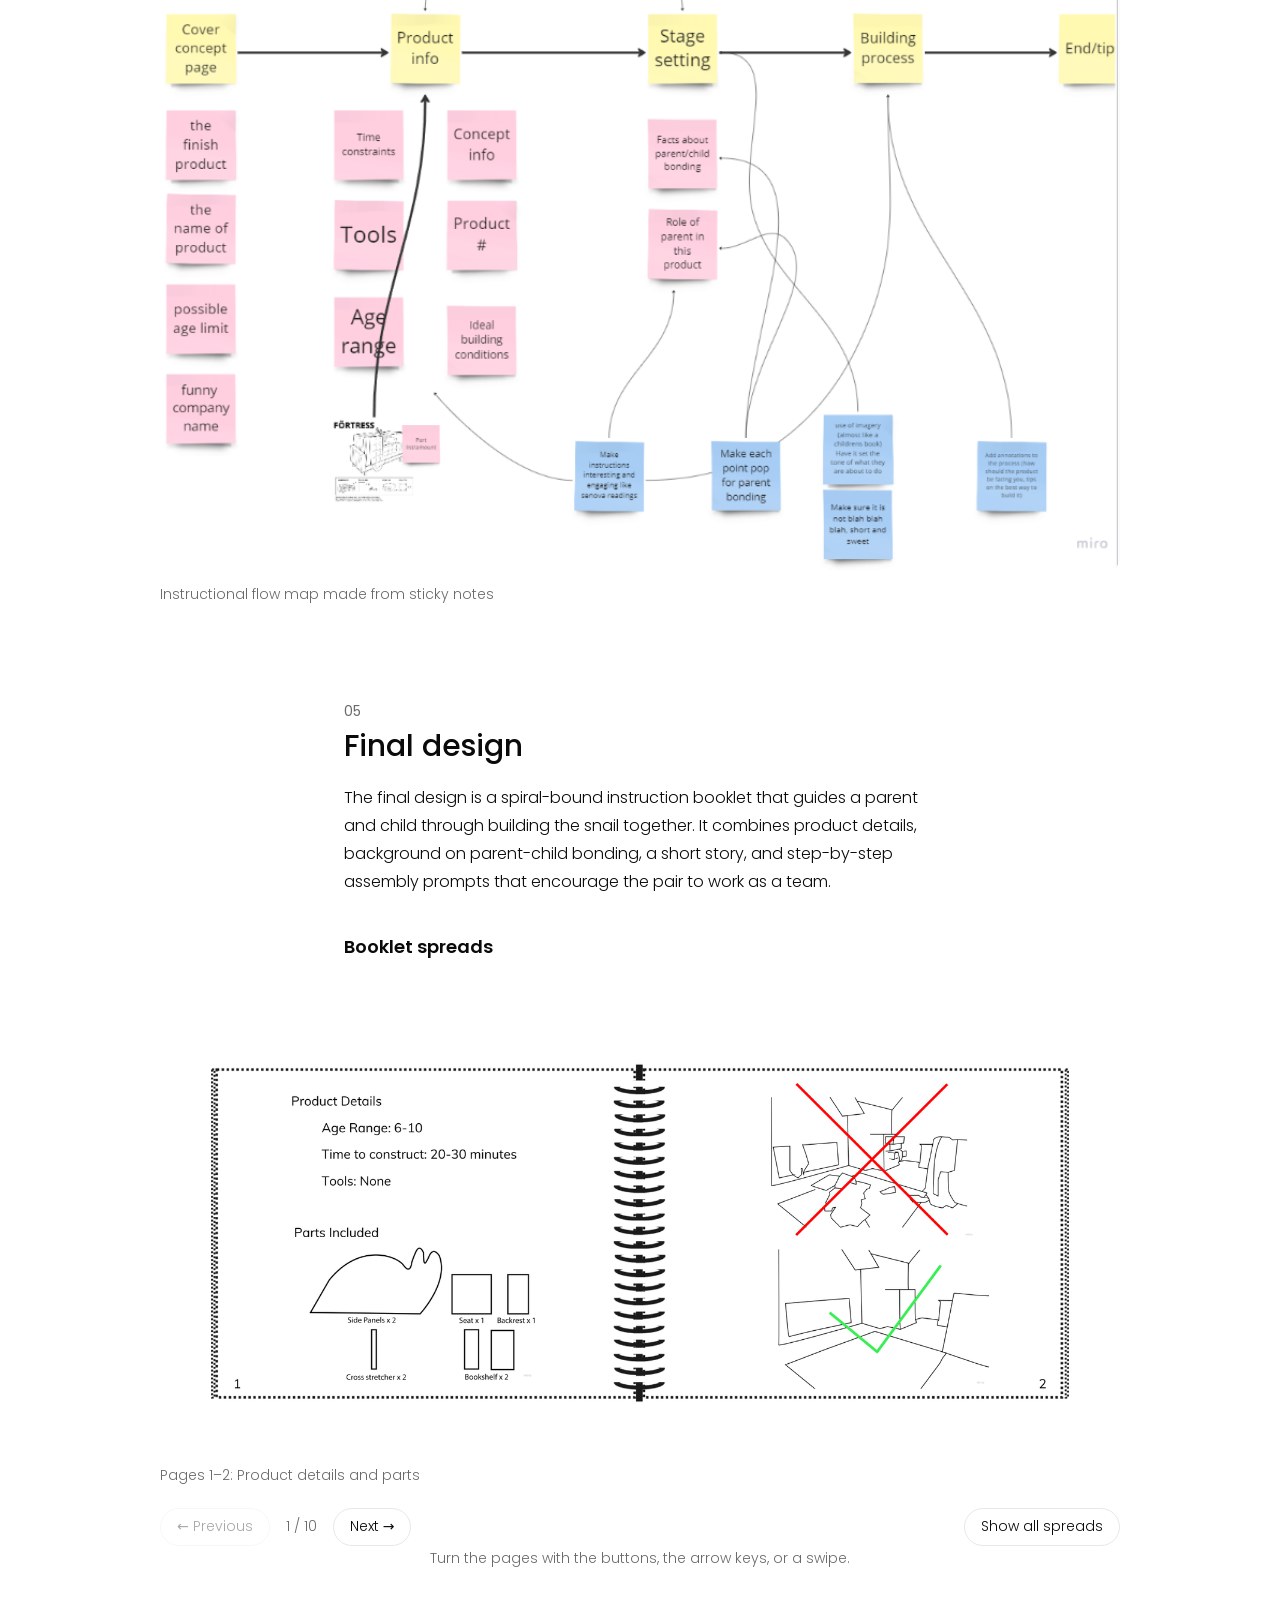
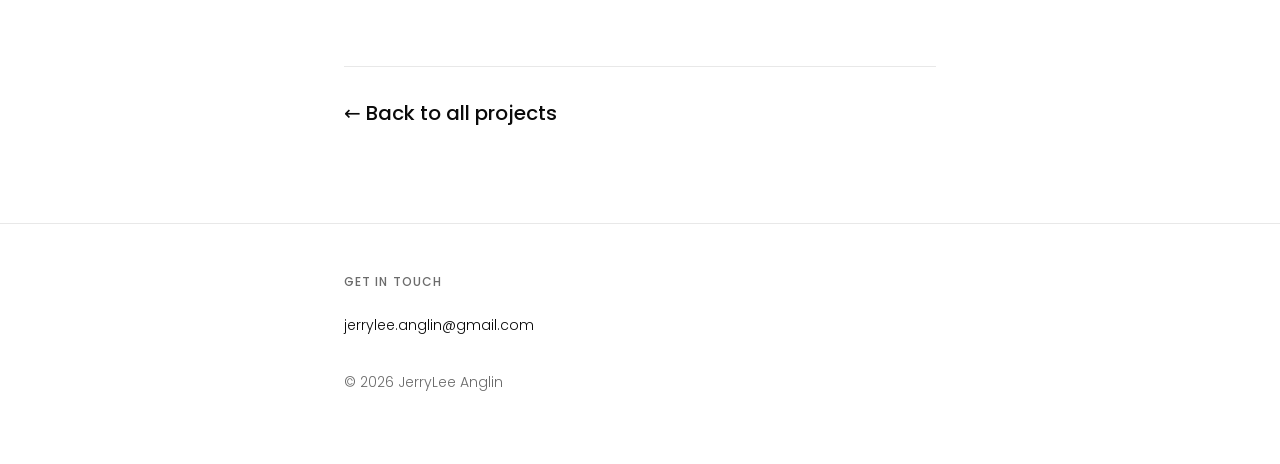
==== commit fffe596b: "Enlarge header avatar to 48px Co-Authored-By: Claude Haiku 5.5 <noreply@anthropic.com> Claude-Sessio" ====
--- a/better-bonds.html
+++ b/better-bonds.html
@@ -12,7 +12,7 @@
 
   <header class="site-header">
     <div class="col">
-      <a class="brand" href="index.html"><img class="brand-avatar" src="avatar.png" alt="" width="36" height="36">JerryLee Anglin</a>
+      <a class="brand" href="index.html"><img class="brand-avatar" src="avatar.png" alt="" width="48" height="48">JerryLee Anglin</a>
       <nav class="nav" aria-label="Main">
         <a href="index.html#work">Work</a>
         <a href="index.html#get-in-touch">Contact</a>
--- a/site.css
+++ b/site.css
@@ -281,4 +281,4 @@
 .book.is-expanded .book-pager, .book.is-expanded .book-hint { display: none; }
 .book.is-expanded .book-nav { justify-content: flex-end; }
 .brand { display: inline-flex; align-items: center; gap: 10px; }
-.brand-avatar { width: 36px; height: 36px; object-fit: contain; flex: none; }
+.brand-avatar { width: 48px; height: 48px; object-fit: contain; flex: none; }
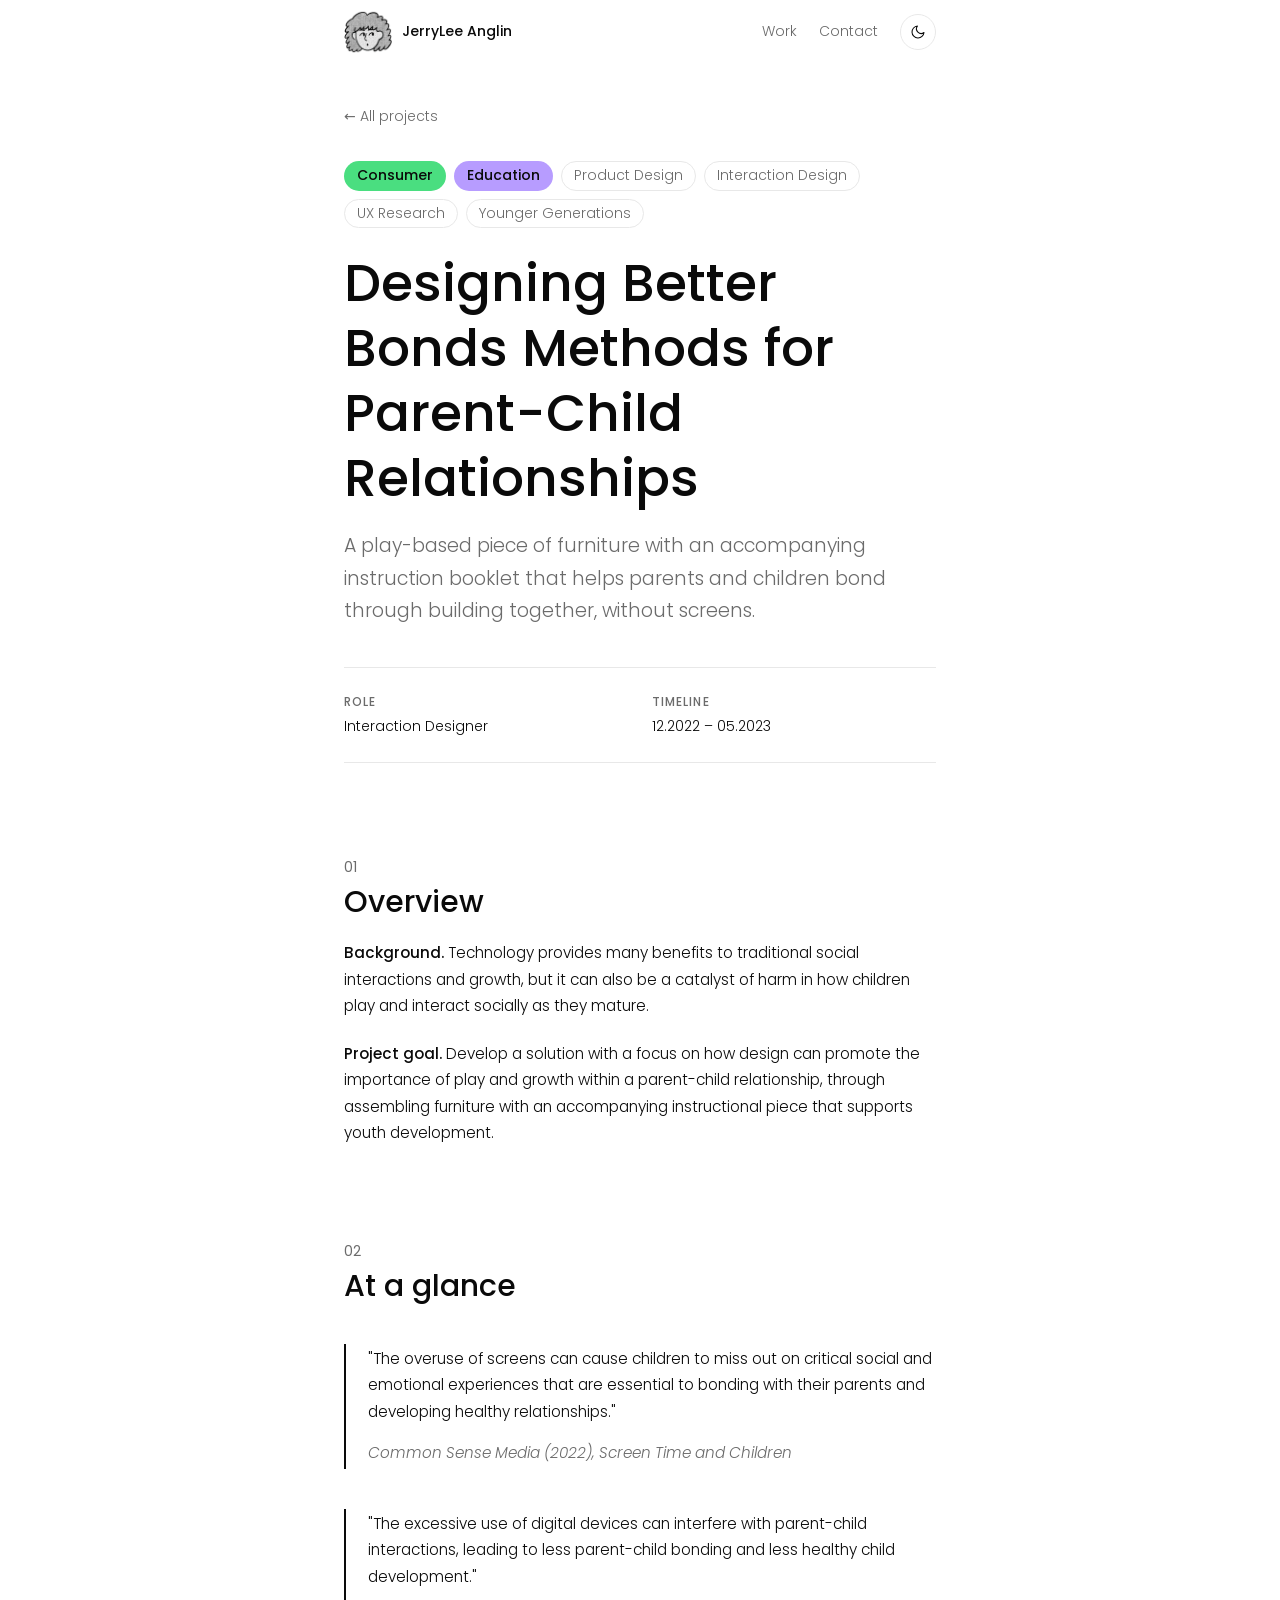
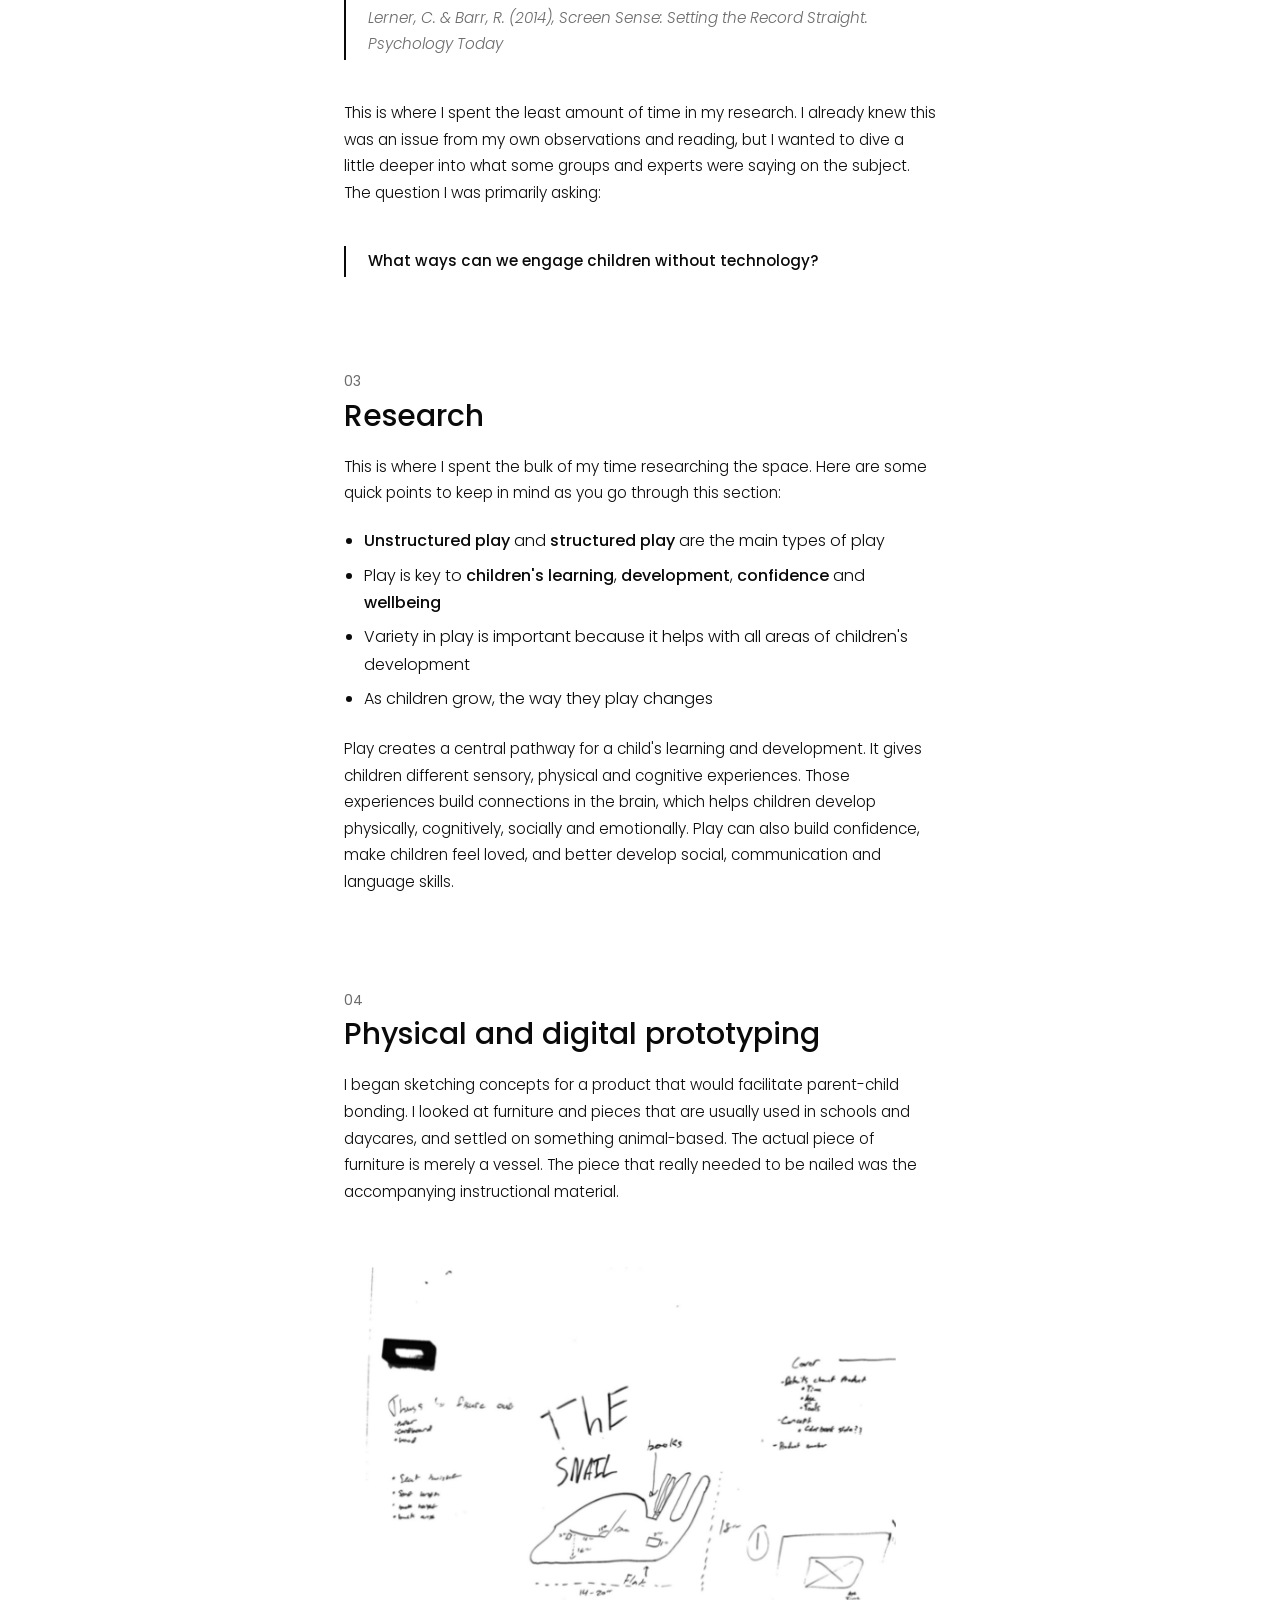
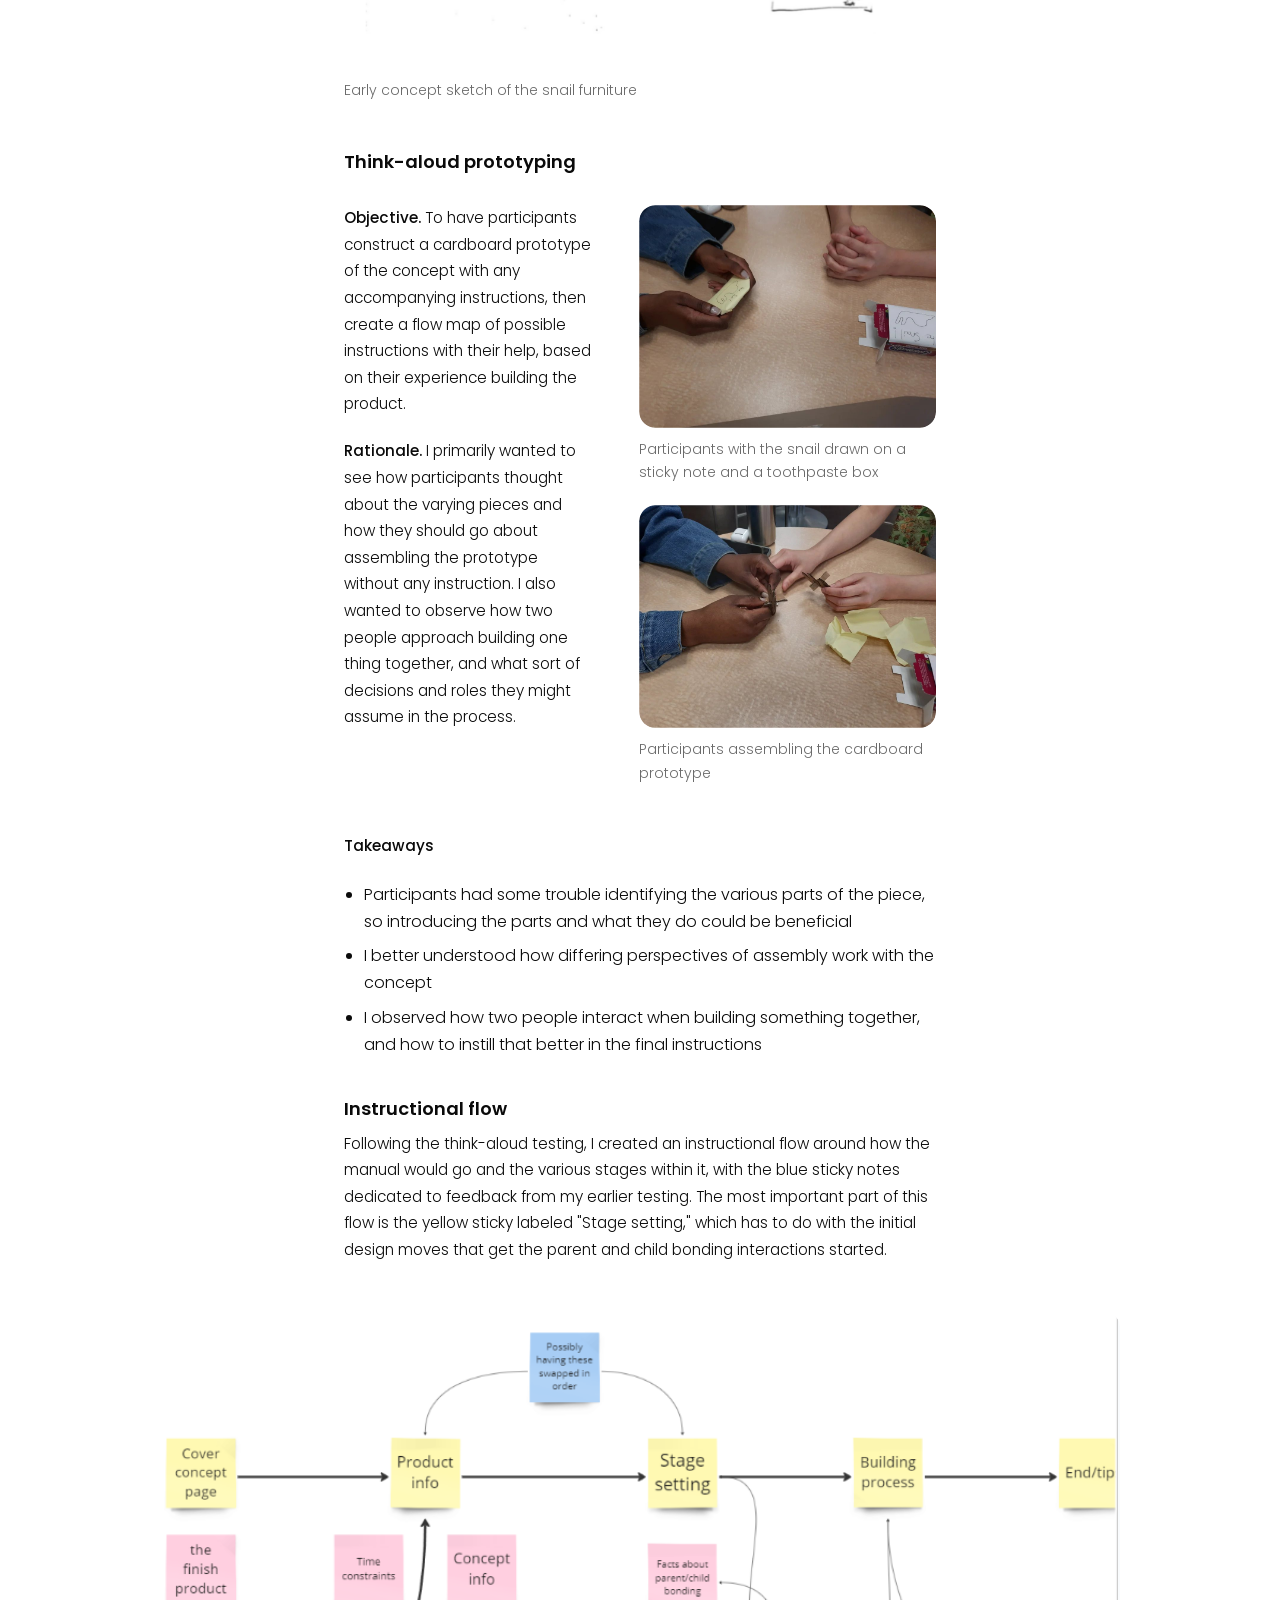
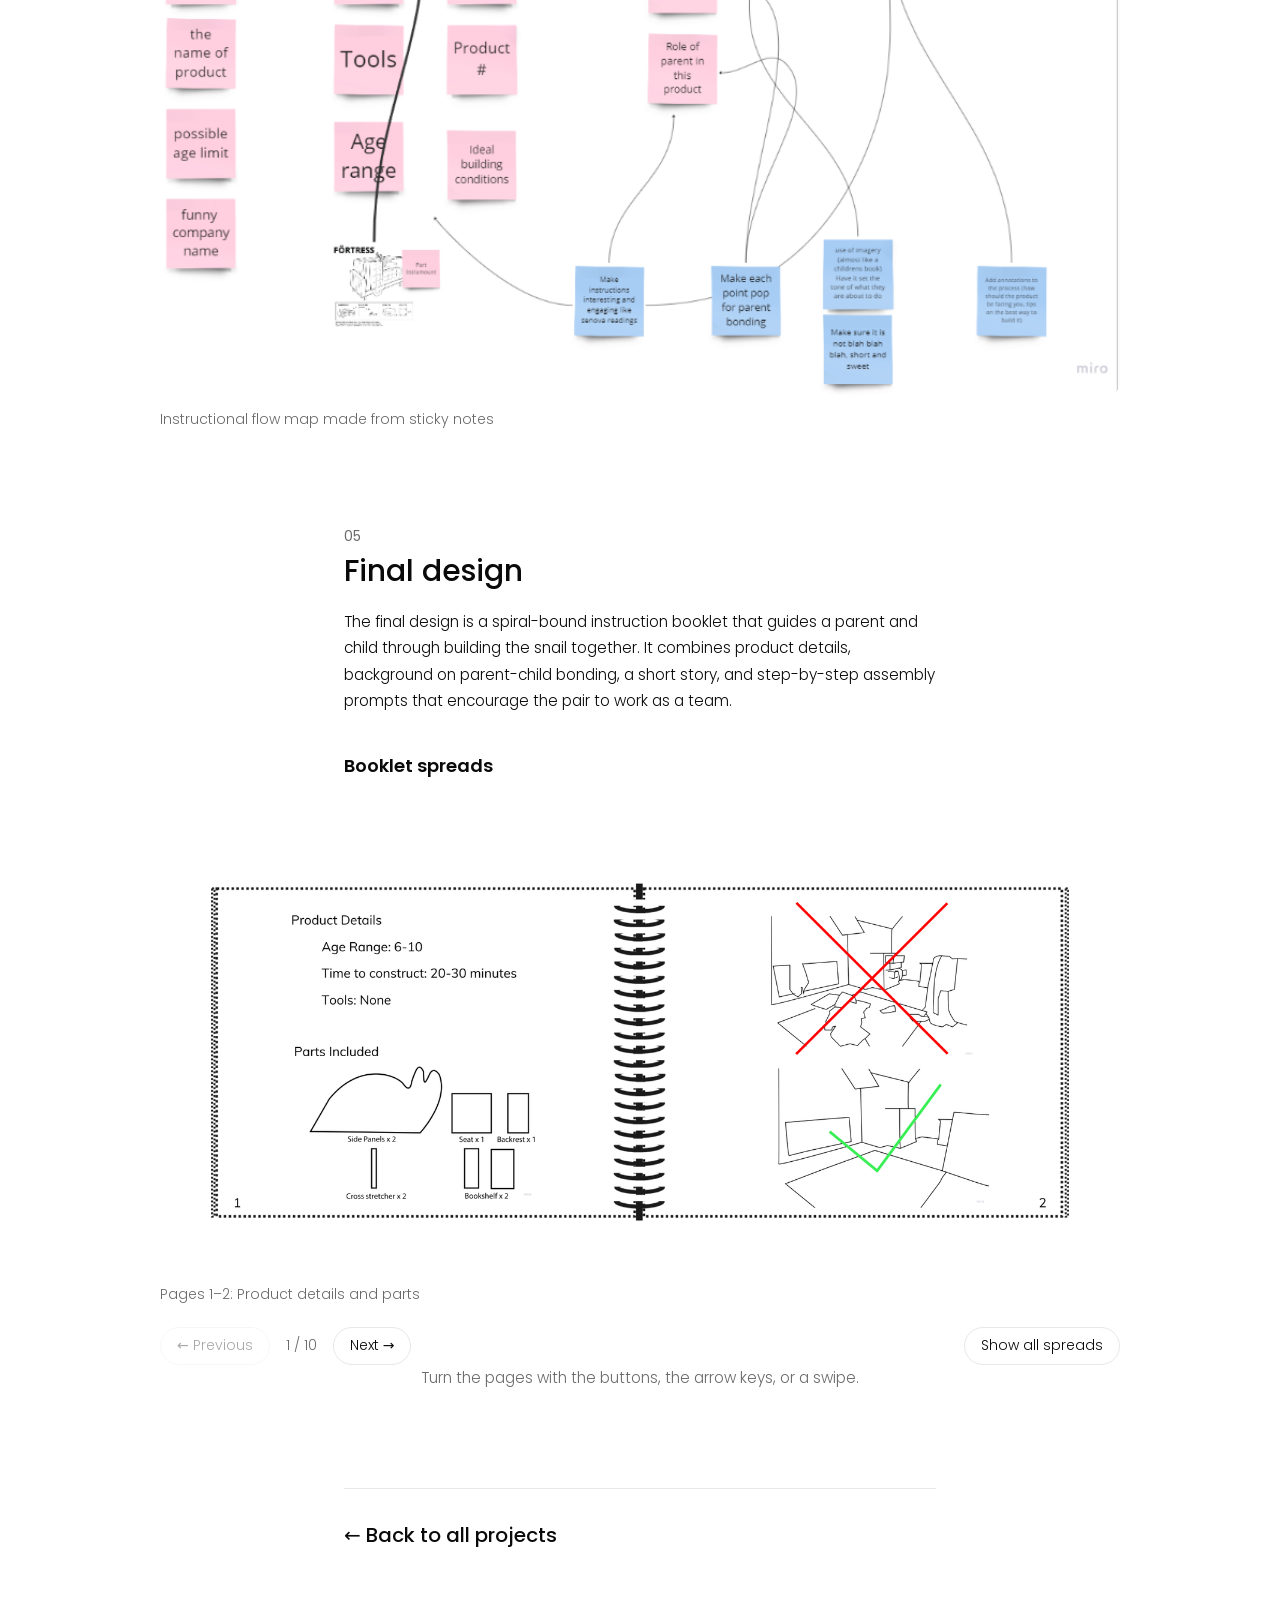
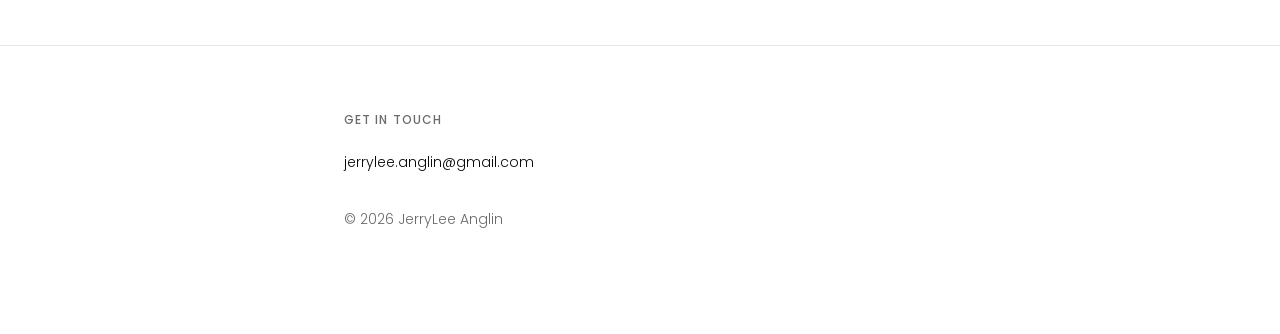
==== commit 8a649332: "Slightly smaller body text and smaller sources on Better Bonds Co-Authored-By: Claude Haiku 5.5 <nor" ====
--- a/better-bonds.html
+++ b/better-bonds.html
@@ -25,12 +25,12 @@
   </header>
 
   <main class="col">
-<header class="cs-head"><a class="back" href="index.html#work">&larr; All projects</a><ul class="tags"><li class="cat c-consumer">Consumer</li><li class="cat c-education">Education</li><li>Product Design</li><li>Interaction Design</li><li>UX Research</li><li>Younger Generations</li></ul><h1 class="cs-title">Designing Better Bonds Methods for Parent-Child Relationships</h1><p class="cs-lead">A play-based piece of furniture with an accompanying instruction booklet that helps parents and children bond through building together, without screens.</p><dl class="facts"><div><dt>Role</dt><dd>Interaction Designer</dd></div><div><dt>Timeline</dt><dd>12.2022 – 05.2023</dd></div></dl></header><div class="prose"><h2>Overview</h2>
+<header class="cs-head"><a class="back" href="index.html#work">&larr; All projects</a><ul class="tags"><li class="cat c-consumer">Consumer</li><li class="cat c-education">Education</li><li>Product Design</li><li>Interaction Design</li><li>UX Research</li><li>Younger Generations</li></ul><h1 class="cs-title">Designing Better Bonds Methods for Parent-Child Relationships</h1><p class="cs-lead">A play-based piece of furniture with an accompanying instruction booklet that helps parents and children bond through building together, without screens.</p><dl class="facts"><div><dt>Role</dt><dd>Interaction Designer</dd></div><div><dt>Timeline</dt><dd>12.2022 – 05.2023</dd></div></dl></header><div class="prose compact"><h2>Overview</h2>
 <p><strong>Background.</strong> Technology provides many benefits to traditional social interactions and growth, but it can also be a catalyst of harm in how children play and interact socially as they mature.</p>
 <p><strong>Project goal.</strong> Develop a solution with a focus on how design can promote the importance of play and growth within a parent-child relationship, through assembling furniture with an accompanying instructional piece that supports youth development.</p>
 <h2>At a glance</h2>
-<blockquote class="feature"><p>&quot;The overuse of screens can cause children to miss out on critical social and emotional experiences that are essential to bonding with their parents and developing healthy relationships.&quot;</p><p><em>Common Sense Media (2022), Screen Time and Children</em></p></blockquote>
-<blockquote class="feature"><p>&quot;The excessive use of digital devices can interfere with parent-child interactions, leading to less parent-child bonding and less healthy child development.&quot;</p><p><em>Lerner, C. &amp; Barr, R. (2014), Screen Sense: Setting the Record Straight. Psychology Today</em></p></blockquote>
+<blockquote class="feature"><p>&quot;The overuse of screens can cause children to miss out on critical social and emotional experiences that are essential to bonding with their parents and developing healthy relationships.&quot;</p><p class="source"><em>Common Sense Media (2022), Screen Time and Children</em></p></blockquote>
+<blockquote class="feature"><p>&quot;The excessive use of digital devices can interfere with parent-child interactions, leading to less parent-child bonding and less healthy child development.&quot;</p><p class="source"><em>Lerner, C. &amp; Barr, R. (2014), Screen Sense: Setting the Record Straight. Psychology Today</em></p></blockquote>
 <p>This is where I spent the least amount of time in my research. I already knew this was an issue from my own observations and reading, but I wanted to dive a little deeper into what some groups and experts were saying on the subject. The question I was primarily asking:</p>
 <blockquote class="feature"><p><strong>What ways can we engage children without technology?</strong></p></blockquote>
 <h2>Research</h2>
--- a/site.css
+++ b/site.css
@@ -109,7 +109,7 @@
 }
 
 /* ---------- Footer ---------- */
-.site-footer { border-top: 1px solid var(--line); padding: 8px 0 56px; font-size: var(--fs-sm); color: var(--muted); }
+.site-footer { border-top: 1px solid var(--line); padding: 24px 0 88px; font-size: var(--fs-sm); color: var(--muted); }
 .site-footer .links a { color: var(--fg); }
 .site-footer .copy { margin-top: 32px; }
 .icon-link { display: inline-flex; color: var(--fg); line-height: 0; margin-top: 4px; }
@@ -120,7 +120,7 @@
 .back:hover { color: var(--fg); }
 .cs-title { font-size: var(--fs-h1); font-weight: 500; margin-bottom: 16px; }
 .cs-lead { font-size: var(--fs-lead); color: var(--muted); margin: 20px 0 36px; }
-.notice { border: 1px dashed var(--muted); padding: 12px 16px; border-radius: 12px; font-size: var(--fs-sm); color: var(--muted); margin: 0 0 32px; }
+.notice { border: 1.5px dotted #da1e28; background: var(--bg); padding: 12px 16px; border-radius: 12px; font-size: var(--fs-sm); color: var(--muted); margin: 0 0 32px; }
 .facts { display: grid; grid-template-columns: repeat(2, 1fr); gap: 20px 24px; margin: 40px 0 8px; padding: 24px 0; border-top: 1px solid var(--line); border-bottom: 1px solid var(--line); }
 .facts dt { font-size: var(--fs-label); letter-spacing: 0.09em; text-transform: uppercase; color: var(--muted); margin-bottom: 2px; font-weight: 500; }
 .facts dd { margin: 0; font-size: var(--fs-sm); }
@@ -282,3 +282,6 @@
 .book.is-expanded .book-nav { justify-content: flex-end; }
 .brand { display: inline-flex; align-items: center; gap: 10px; }
 .brand-avatar { width: 48px; height: 48px; object-fit: contain; flex: none; }
+/* Better Bonds: slightly smaller body text and smaller source lines */
+.prose.compact p { font-size: 0.95rem; }
+.prose .source { font-size: 0.8125rem; color: var(--muted); margin-top: -0.4em; }
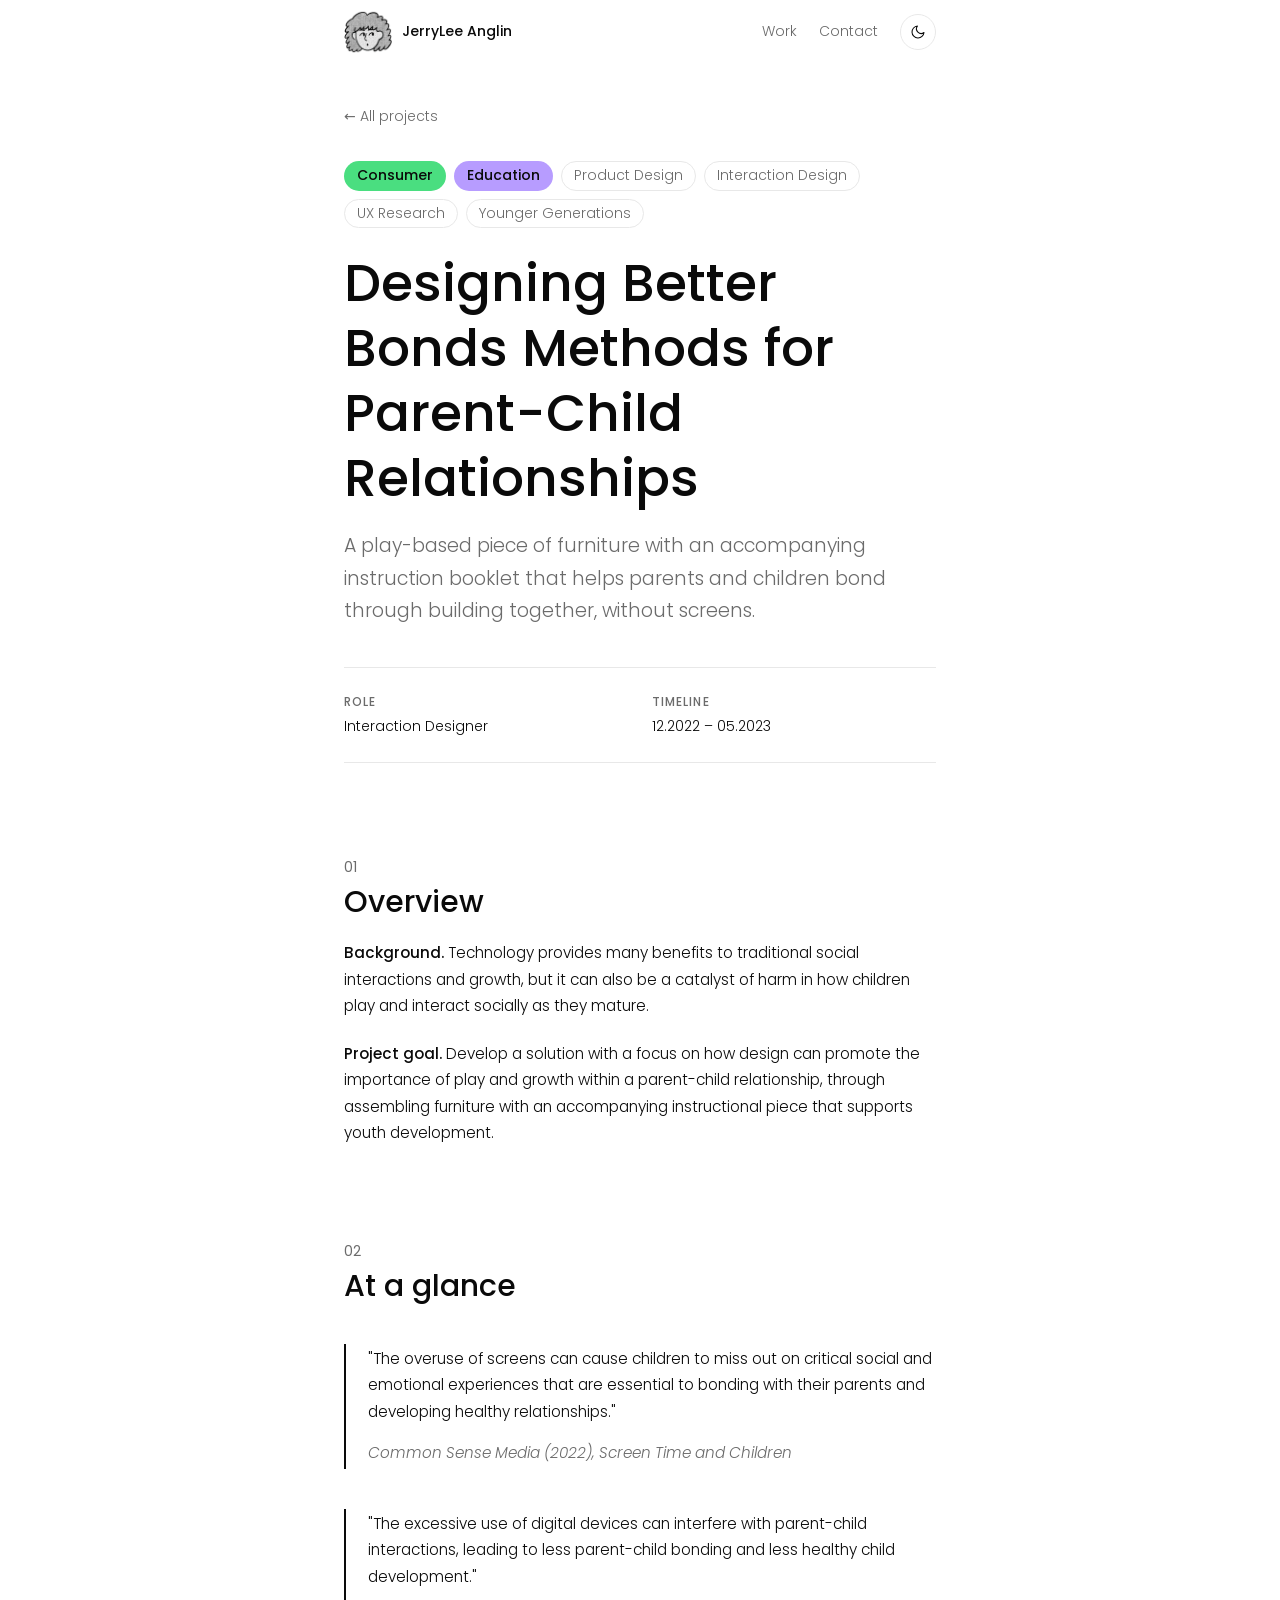
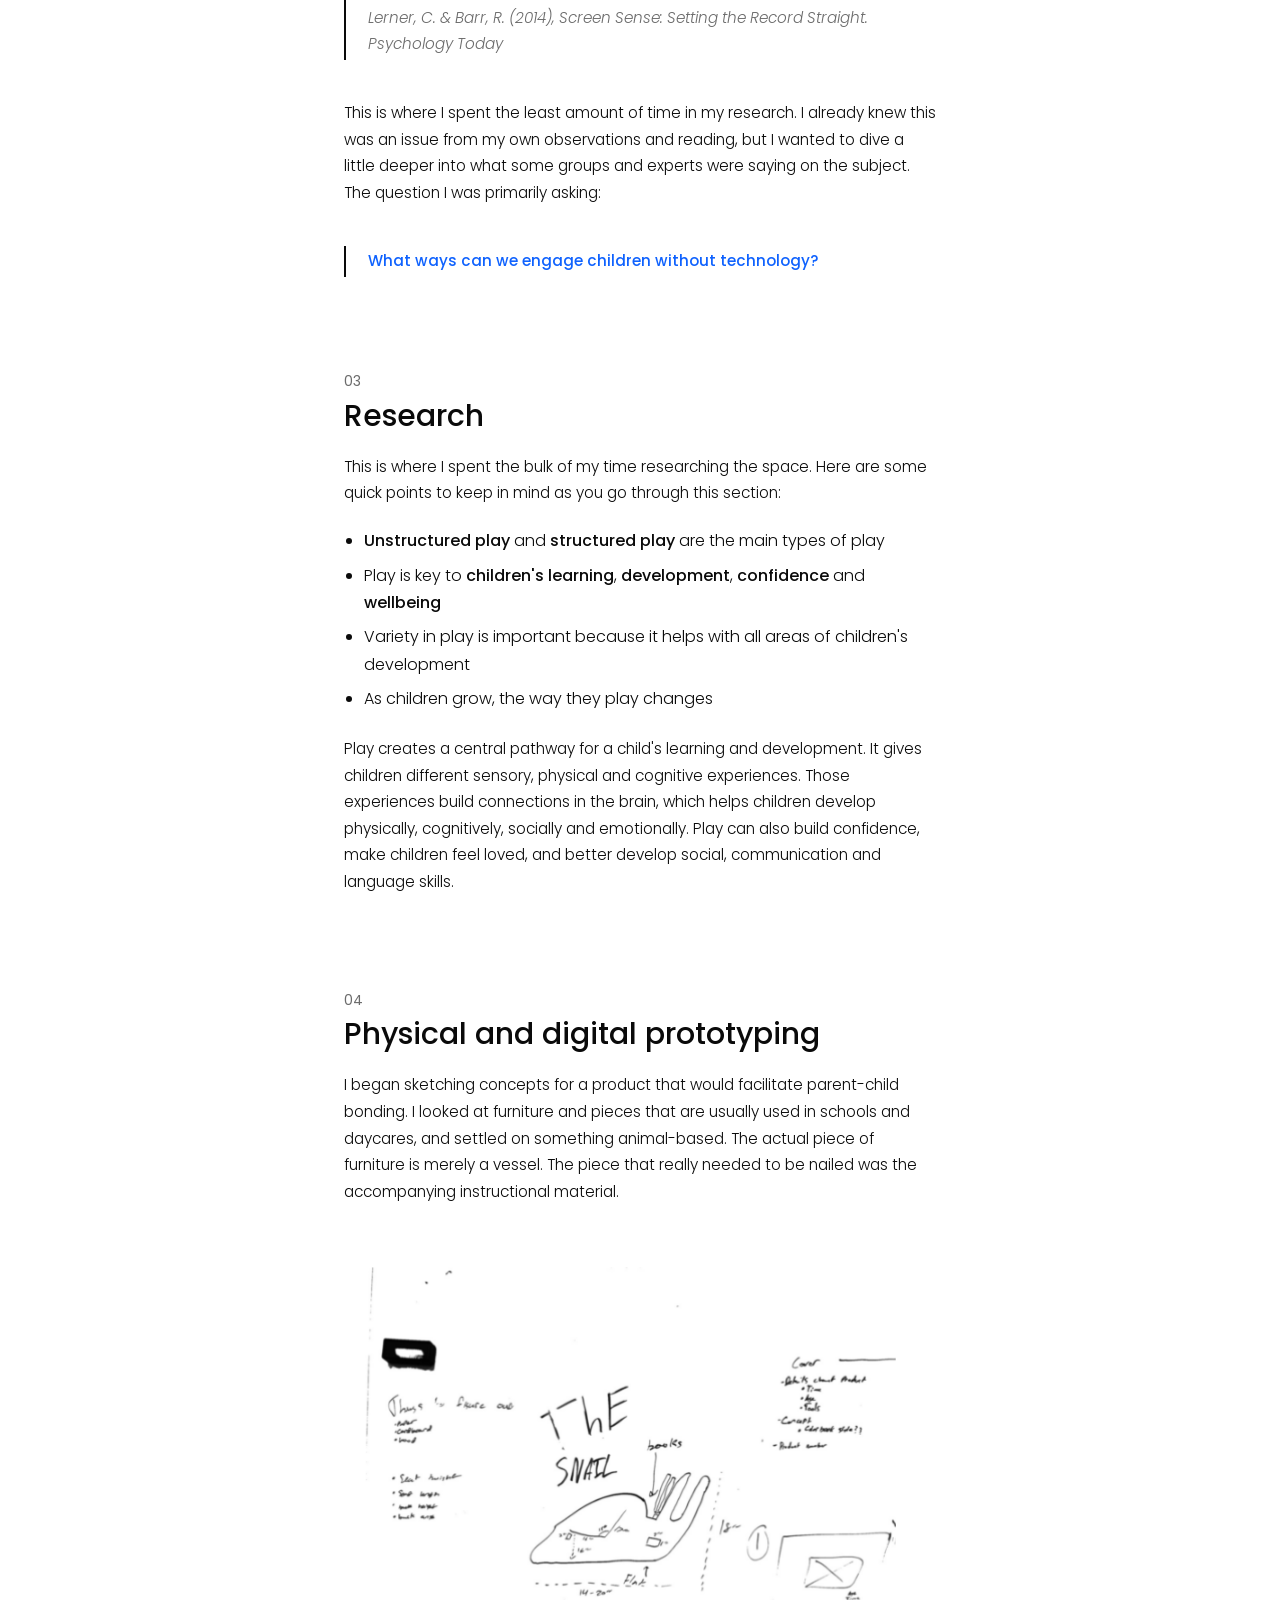
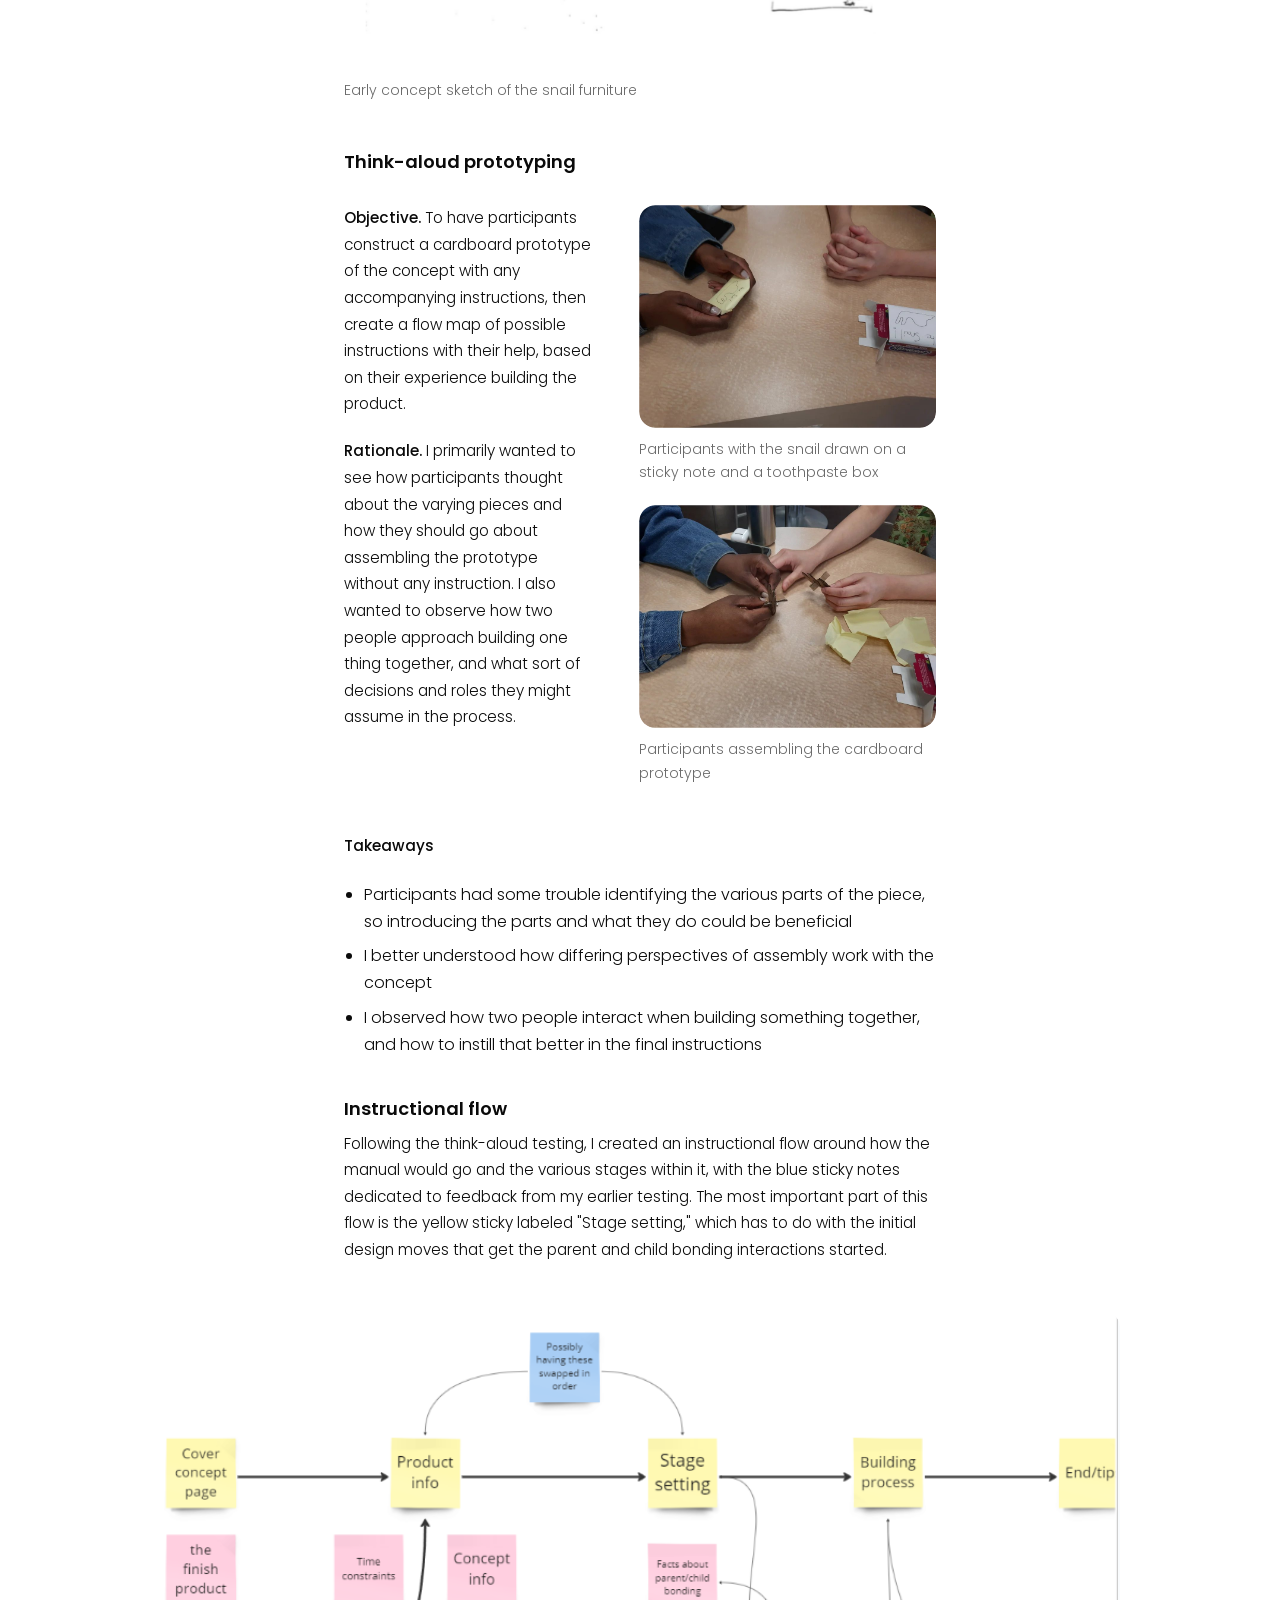
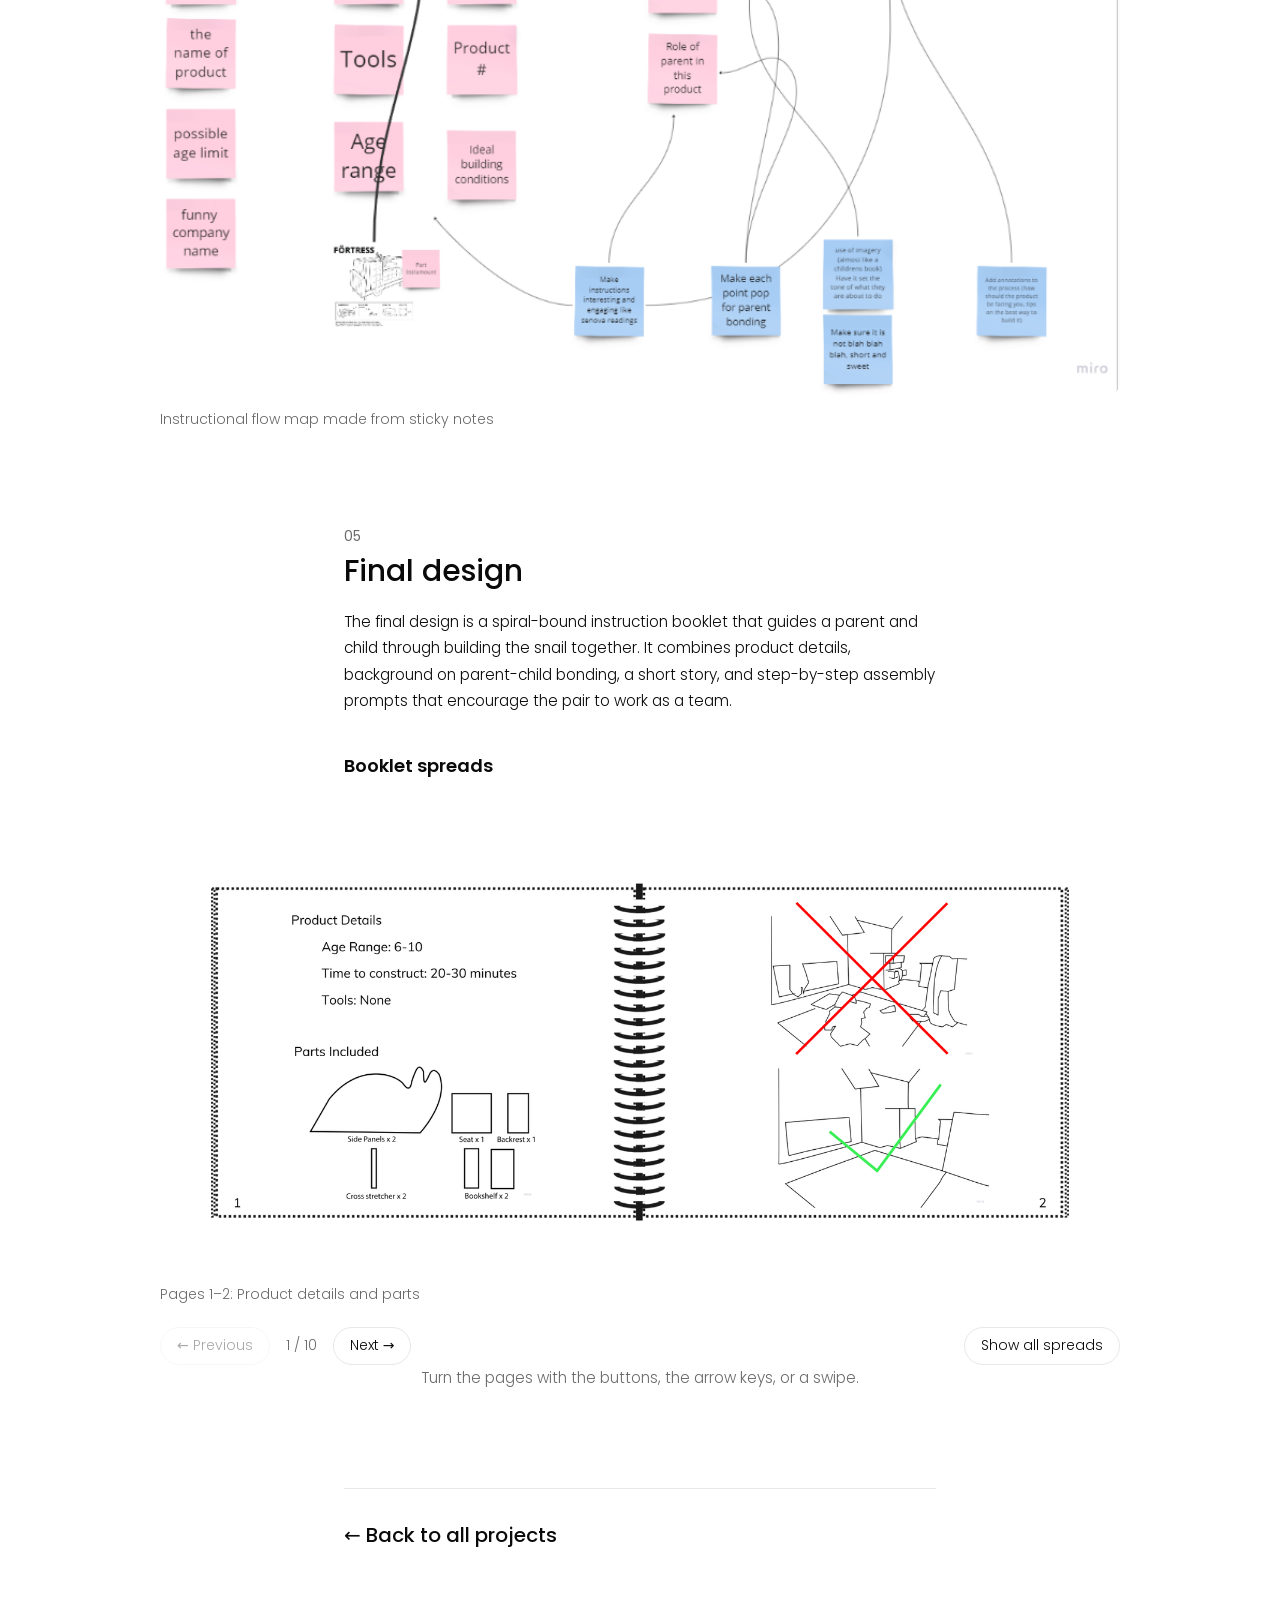
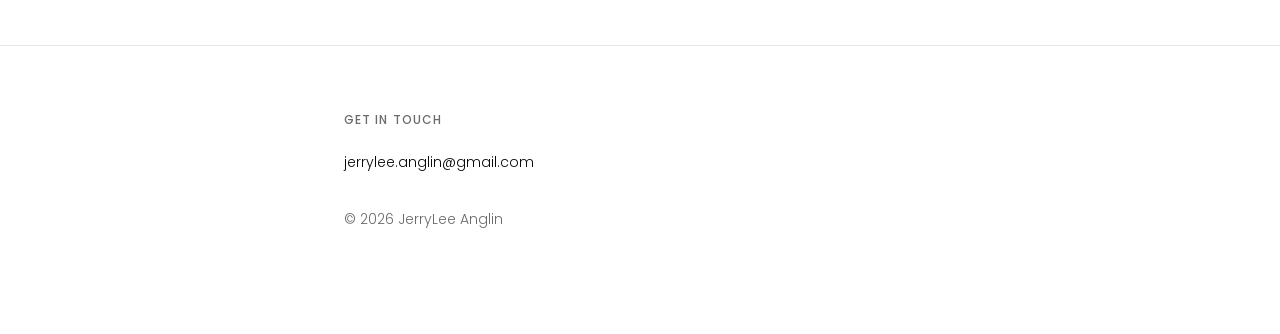
==== commit f56fb140: "Use avatar as the browser tab icon Co-Authored-By: Claude Haiku 5.5 <noreply@anthropic.com> Claude-S" ====
--- a/better-bonds.html
+++ b/better-bonds.html
@@ -6,6 +6,7 @@
   <title>Designing Better Bonds Methods for Parent-Child Relationships – JerryLee Anglin</title>
   <meta name="description" content="A play-based piece of furniture with an accompanying instruction booklet that helps parents and children bond through building together, without screens.">
   <script>(function(){var d=document.documentElement;d.classList.add("js");var t;try{t=localStorage.getItem("theme")}catch(e){}if(!t)t=matchMedia("(prefers-color-scheme: dark)").matches?"dark":"light";d.setAttribute("data-theme",t)})()</script>
+  <link rel="icon" type="image/png" href="avatar.png">
   <link rel="stylesheet" href="site.css">
 </head>
 <body>
--- a/site.css
+++ b/site.css
@@ -223,9 +223,9 @@
 @media (max-width: 560px) { .gallery { grid-template-columns: 1fr; } .prose h2 { margin-top: 64px; } }
 
 /* ---------- Toast ---------- */
-.toast { position: fixed; left: 50%; bottom: calc(24px + env(safe-area-inset-bottom, 0px)); transform: translate(-50%, 24px); opacity: 0; pointer-events: none; z-index: 50; display: flex; align-items: center; gap: 10px; max-width: calc(100vw - 32px); padding: 12px 20px; border-radius: 999px; background: #0a0a0a; color: #f5f5f5; font-size: var(--fs-sm); box-shadow: 0 10px 30px rgba(0, 0, 0, 0.25); transition: opacity 0.4s var(--ease), transform 0.5s var(--ease); }
+.toast { position: fixed; left: 50%; bottom: calc(24px + env(safe-area-inset-bottom, 0px)); transform: translate(-50%, 24px); opacity: 0; pointer-events: none; z-index: 50; display: flex; align-items: center; gap: 10px; max-width: calc(100vw - 32px); padding: 12px 20px; border-radius: 999px; background: #1c1c1c; color: #f5f5f5; font-size: var(--fs-sm); box-shadow: 0 10px 30px rgba(0, 0, 0, 0.25); transition: opacity 0.4s var(--ease), transform 0.5s var(--ease); }
 .toast.show { opacity: 1; transform: translate(-50%, 0); }
-.toast.on-dark { background: #f5f5f5; color: #0a0a0a; }
+.toast.on-dark { background: #e6e6e6; color: #0a0a0a; }
 .toast svg { flex: none; }
 @media (prefers-reduced-motion: reduce) { .toast, .toast.show { transform: translate(-50%, 0); } }
 
@@ -285,3 +285,10 @@
 /* Better Bonds: slightly smaller body text and smaller source lines */
 .prose.compact p { font-size: 0.95rem; }
 .prose .source { font-size: 0.8125rem; color: var(--muted); margin-top: -0.4em; }
+.prose.compact blockquote.feature + blockquote.feature { margin-top: 12px; }
+.prose.compact blockquote.feature strong { color: #0f62fe; }
+[data-theme="dark"] .prose.compact blockquote.feature strong { color: #78a9ff; }
+/* Toast stays on one line */
+.toast { white-space: nowrap; }
+.toast .toast-msg { white-space: nowrap; }
+@media (max-width: 560px) { .toast { gap: 8px; padding: 10px 16px; font-size: var(--fs-sm); } }
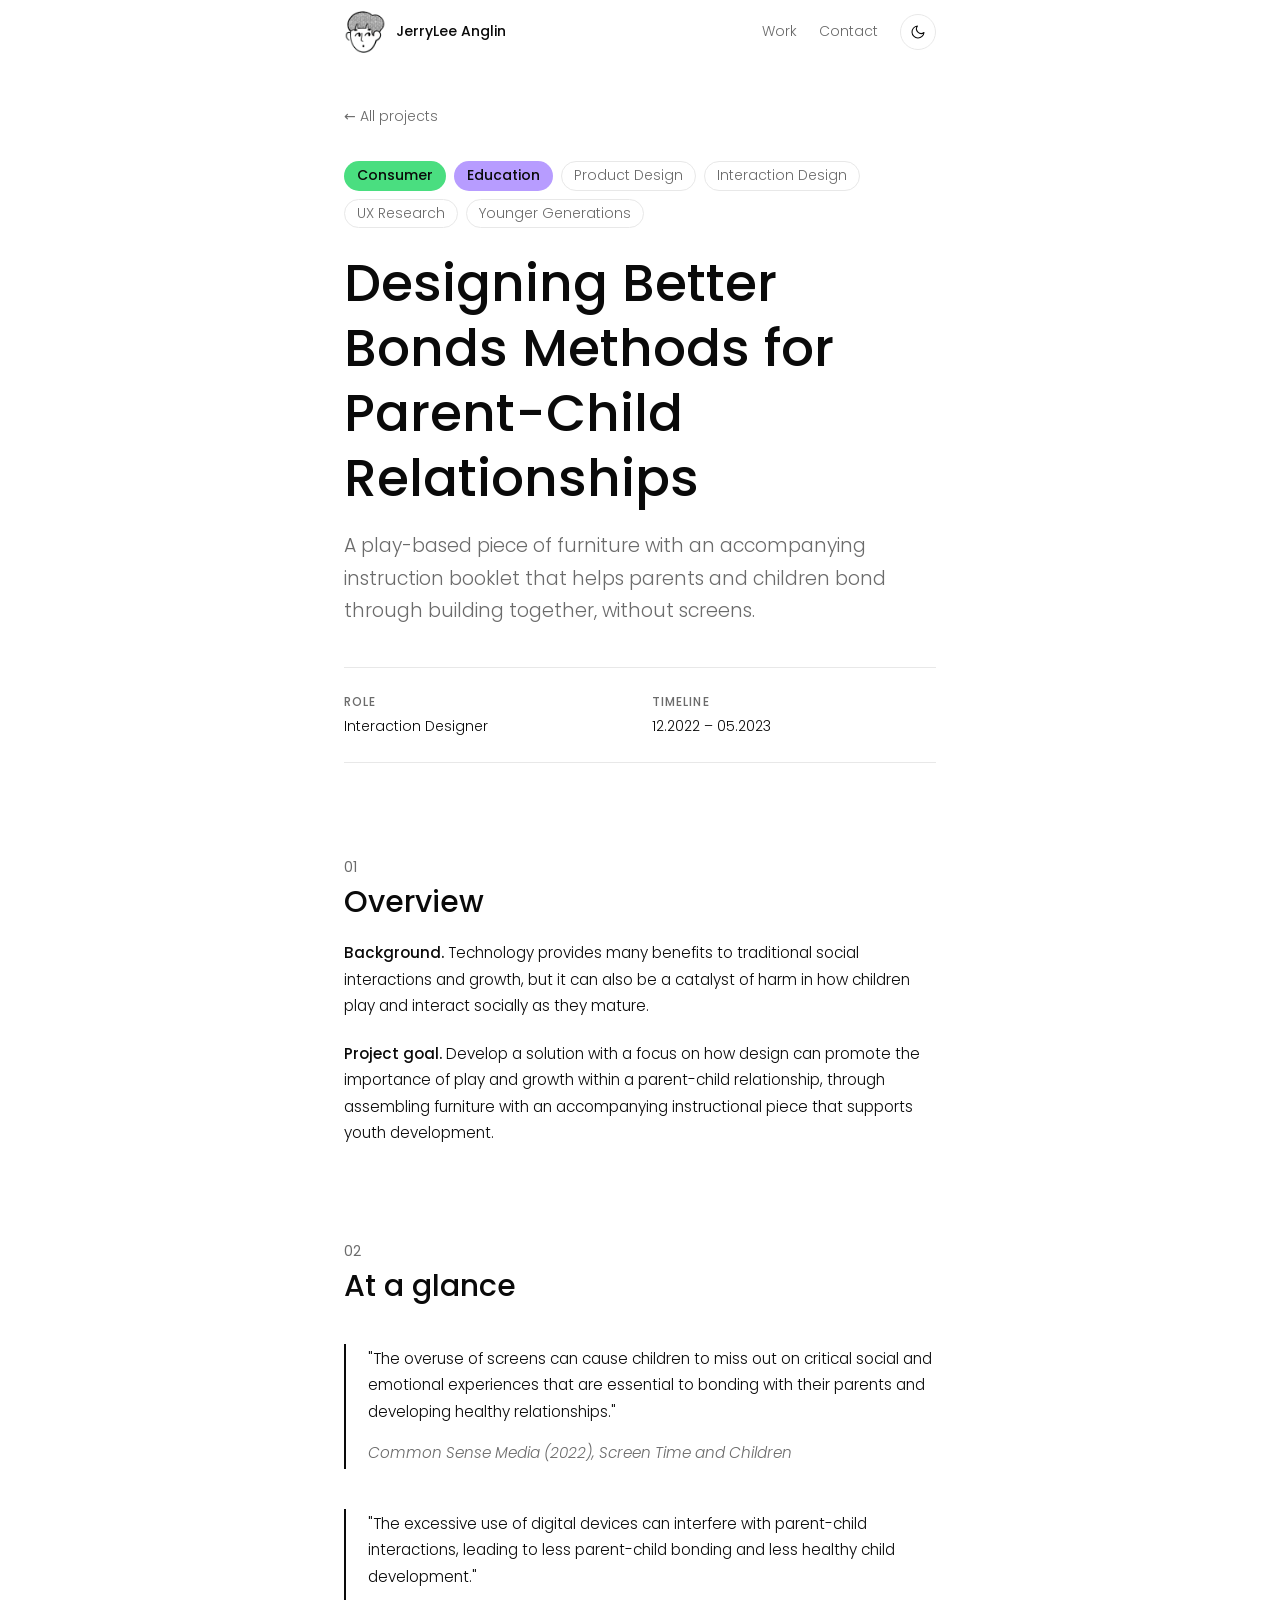
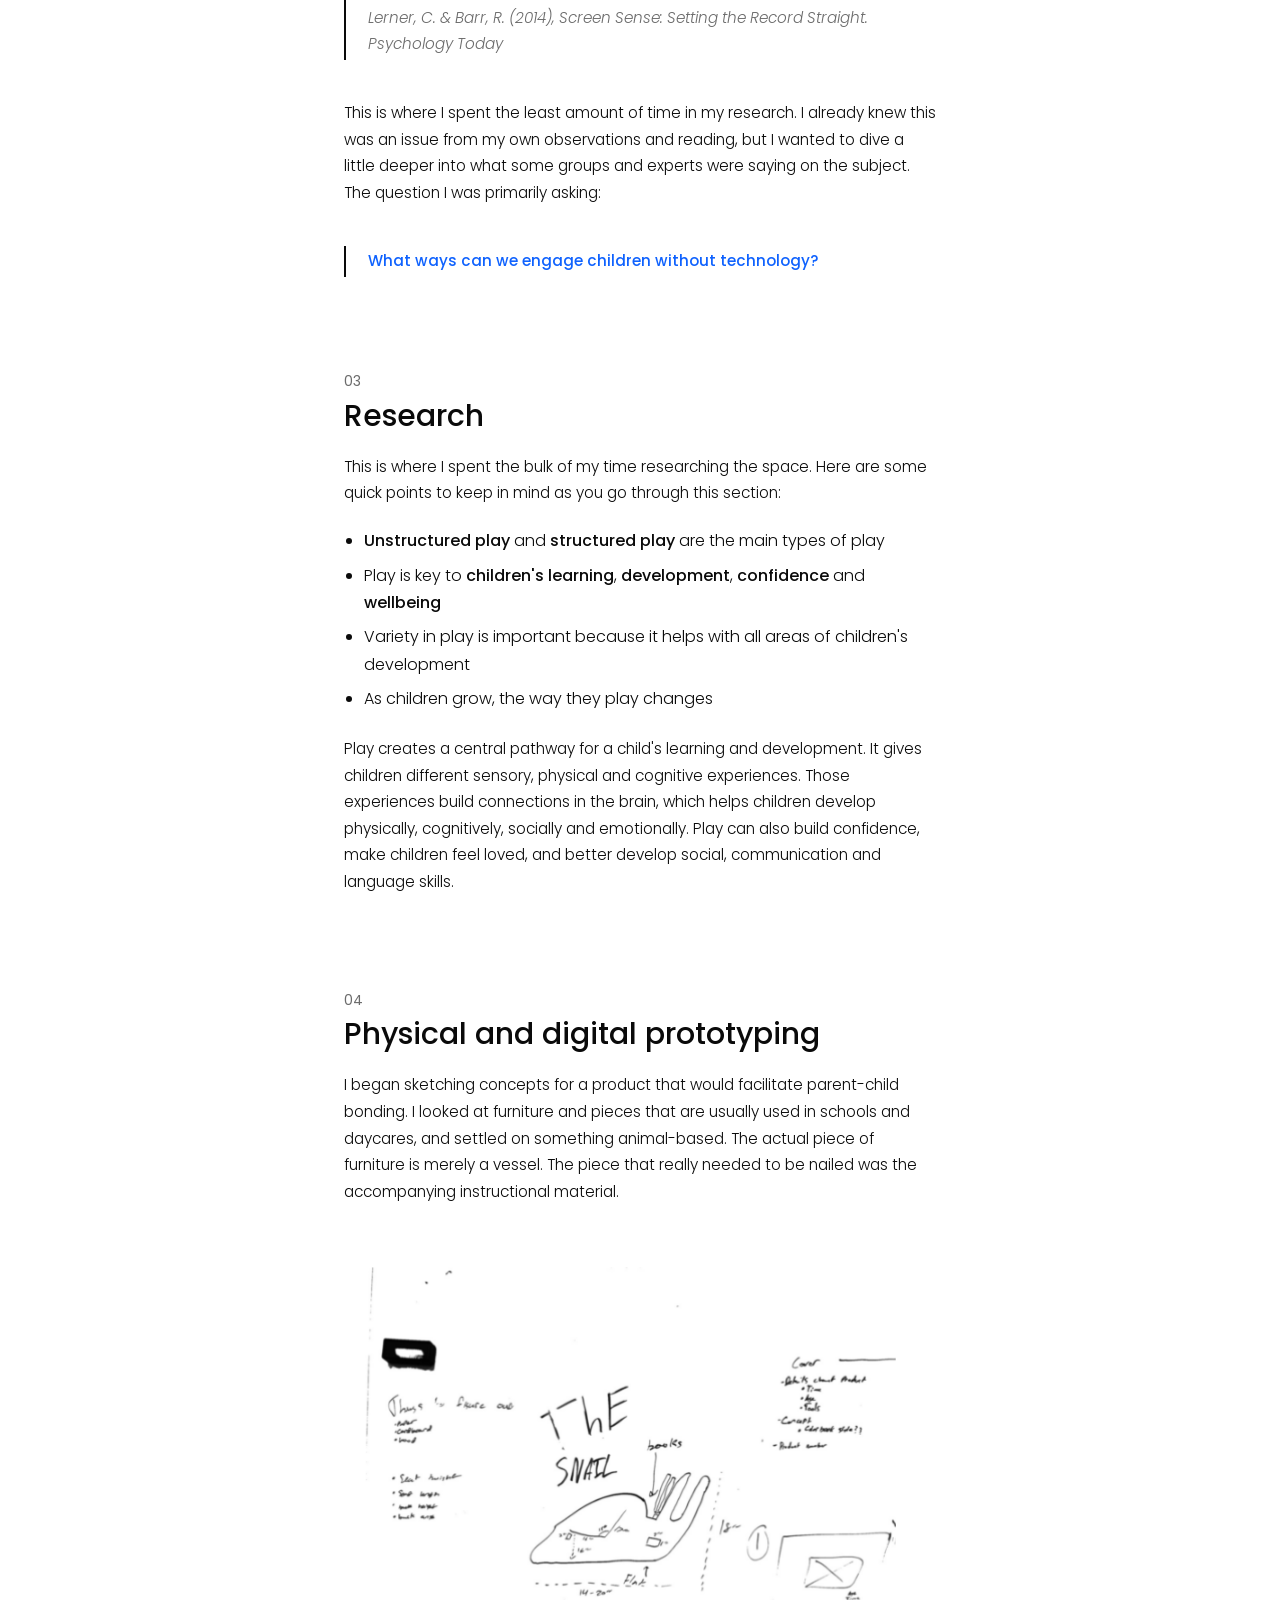
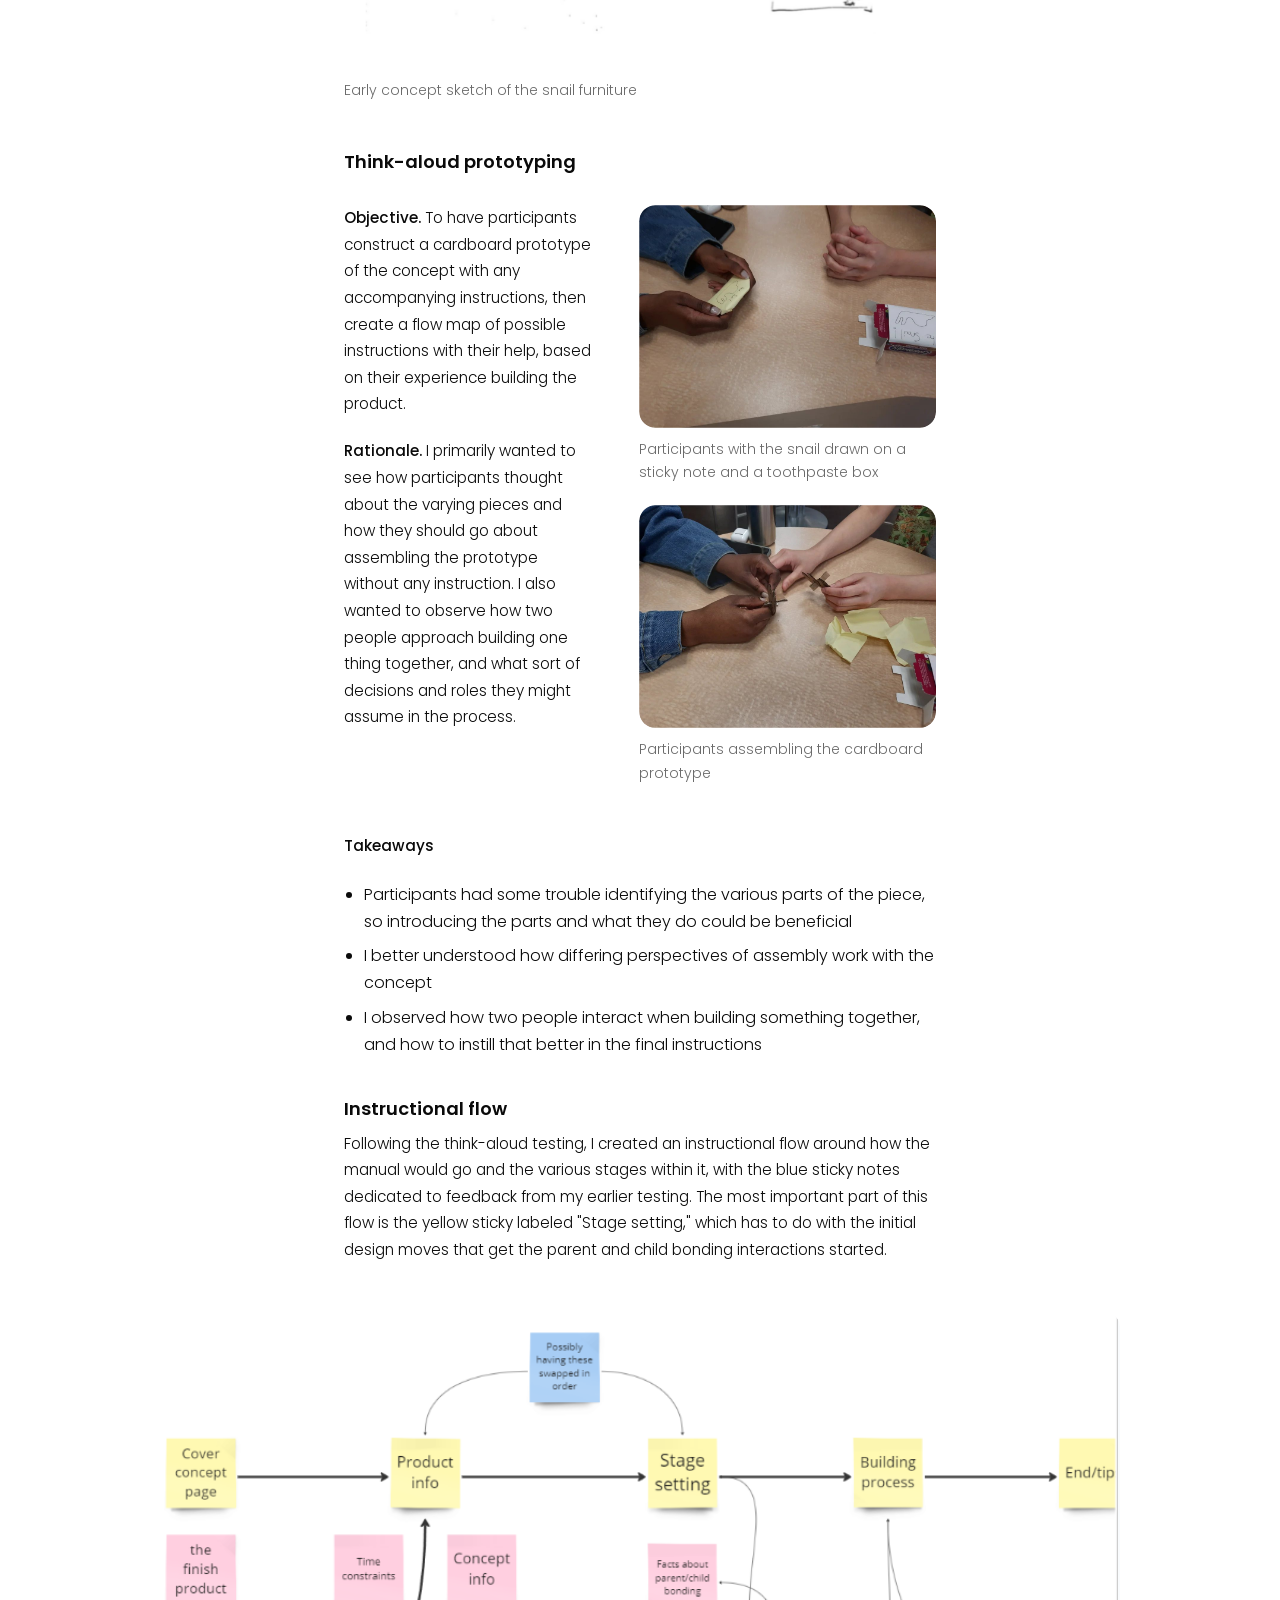
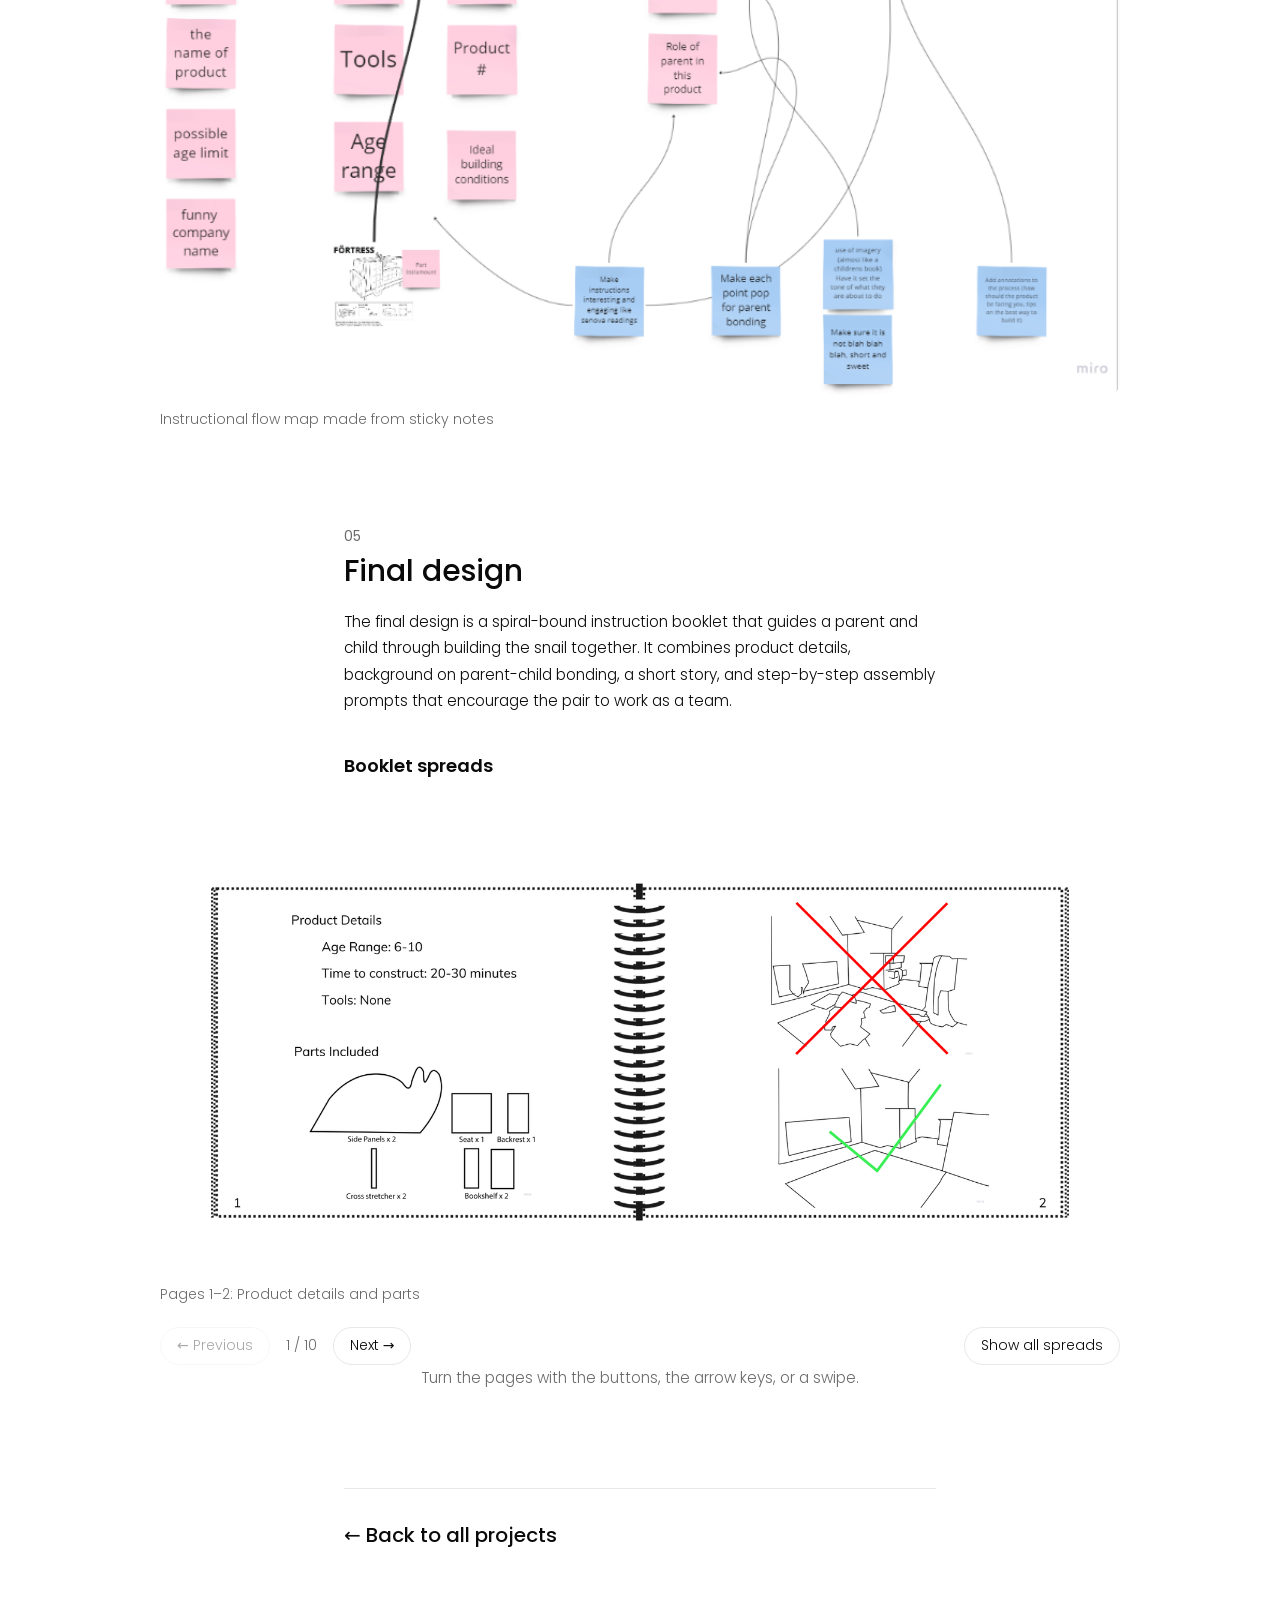
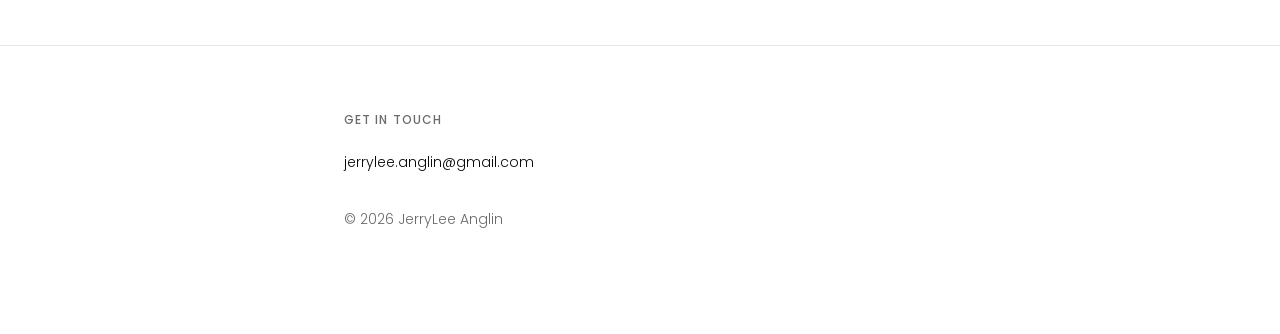
==== commit e04f65b7: "Slightly smaller header avatar (48px to 42px) Co-Authored-By: Claude Haiku 5.5 <noreply@anthropic.co" ====
--- a/better-bonds.html
+++ b/better-bonds.html
@@ -13,7 +13,7 @@
 
   <header class="site-header">
     <div class="col">
-      <a class="brand" href="index.html"><img class="brand-avatar" src="avatar.png" alt="" width="48" height="48">JerryLee Anglin</a>
+      <a class="brand" href="index.html"><img class="brand-avatar" src="avatar.png" alt="" width="42" height="42">JerryLee Anglin</a>
       <nav class="nav" aria-label="Main">
         <a href="index.html#work">Work</a>
         <a href="index.html#get-in-touch">Contact</a>
--- a/site.css
+++ b/site.css
@@ -281,7 +281,7 @@
 .book.is-expanded .book-pager, .book.is-expanded .book-hint { display: none; }
 .book.is-expanded .book-nav { justify-content: flex-end; }
 .brand { display: inline-flex; align-items: center; gap: 10px; }
-.brand-avatar { width: 48px; height: 48px; object-fit: contain; flex: none; }
+.brand-avatar { width: 42px; height: 42px; object-fit: contain; flex: none; }
 /* Better Bonds: slightly smaller body text and smaller source lines */
 .prose.compact p { font-size: 0.95rem; }
 .prose .source { font-size: 0.8125rem; color: var(--muted); margin-top: -0.4em; }
